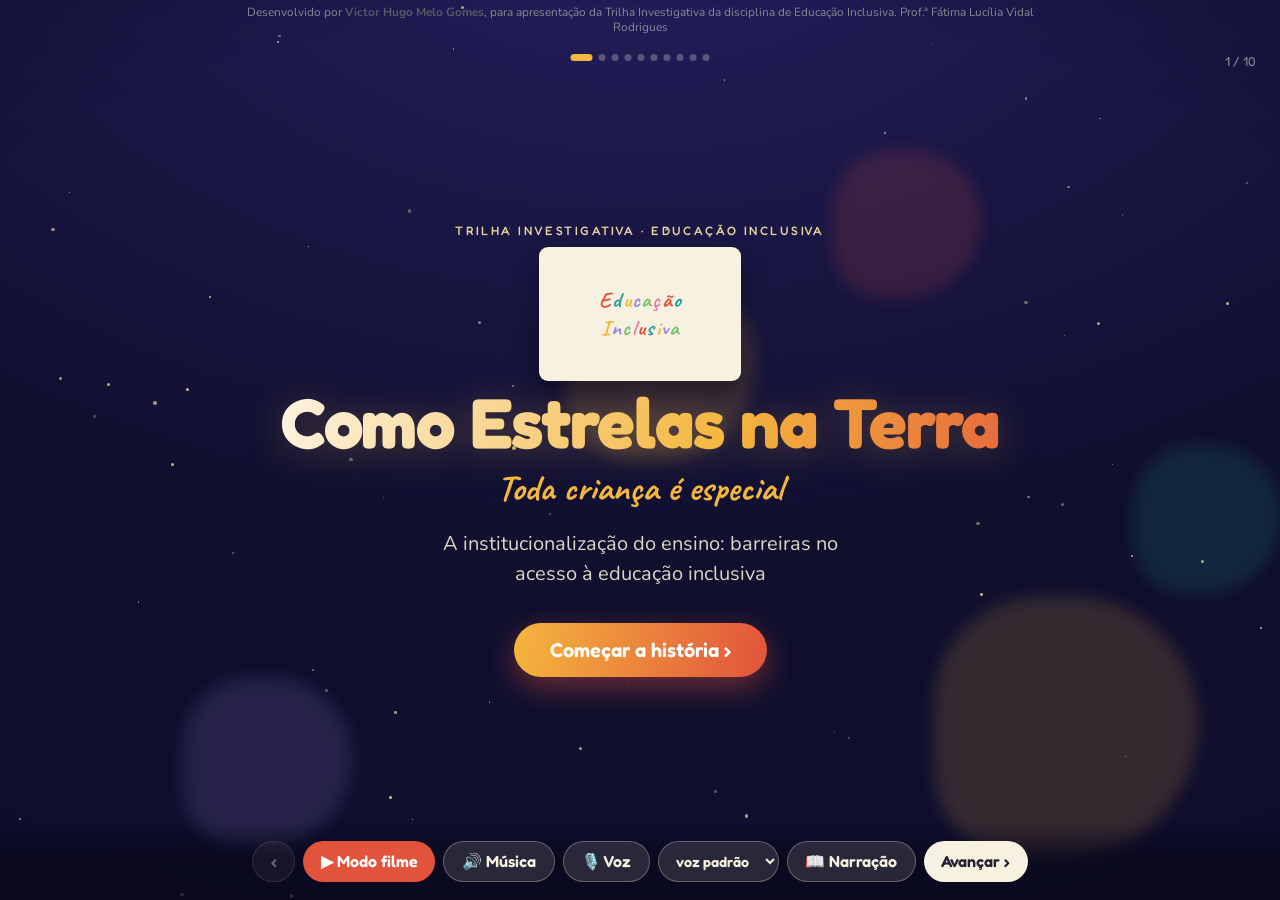
==== Educacao_Inclusiva_Como_Estrelas_Na_Terra.html @ 98b30d75 "Initial commit" ====
<!DOCTYPE html>
<html lang="pt-BR">
<head>
<meta charset="UTF-8">
<meta name="viewport" content="width=device-width, initial-scale=1.0">
<title>Como Estrelas na Terra (Curta)</title>
<link rel="preconnect" href="https://fonts.googleapis.com">
<link rel="preconnect" href="https://fonts.gstatic.com" crossorigin>
<link href="https://fonts.googleapis.com/css2?family=Fredoka:wght@400;500;600;700&family=Caveat:wght@600;700&family=Nunito:wght@400;600;700;800&display=swap" rel="stylesheet">
<style>
  :root{
    --sky-1:#100F2E;--sky-2:#241F5E;--paper:#F7F1E1;--ink:#241F33;
    --marigold:#F4B63E;--vermilion:#E2533B;--teal:#27A39B;--lilac:#9B8BD6;--star:#FDE9A7;
    --pink:#E87FA6;--green:#7FBF6A;
    --deficiencia:#27A39B;--classe:#F4B63E;--genero:#E2533B;--raca:#9B8BD6;
  }
  *{box-sizing:border-box;margin:0;padding:0}
  html,body{height:100%}
  body{font-family:'Nunito',sans-serif;color:var(--paper);overflow:hidden;
    background:radial-gradient(130% 110% at 50% -10%, var(--sky-2) 0%, var(--sky-1) 65%);
    transition:background 1.2s ease;-webkit-font-smoothing:antialiased}
  body.warm{--sky-2:#3a2a52}
  body.cold{--sky-2:#1c2748}
  .layer{position:fixed;inset:0;pointer-events:none}
  #stars{z-index:0}
  #stars i{position:absolute;border-radius:50%;background:var(--star);animation:tw 3.6s ease-in-out infinite}
  @keyframes tw{0%,100%{opacity:.2;transform:scale(.6)}50%{opacity:1;transform:scale(1.2)}}
  .shoot{position:absolute;top:14%;left:-12%;width:120px;height:2px;background:linear-gradient(90deg,transparent,var(--star));
    border-radius:2px;filter:drop-shadow(0 0 6px var(--star));opacity:0}
  .shoot.go{animation:shoot 1.5s ease-in forwards}
  @keyframes shoot{0%{opacity:0;transform:translate(0,0) rotate(18deg)}15%{opacity:1}100%{opacity:0;transform:translate(120vw,46vh) rotate(18deg)}}
  #blobs i{position:absolute;border-radius:46% 54% 60% 40%;filter:blur(8px);opacity:.16;animation:drift 18s ease-in-out infinite}
  @keyframes drift{0%,100%{transform:translate(0,0) rotate(0)}50%{transform:translate(30px,-26px) rotate(40deg)}}
  .vignette{z-index:2;background:radial-gradient(120% 90% at 50% 50%,transparent 55%,rgba(6,5,22,.55))}

  /* paint wipe transition */
  .wipe{position:fixed;inset:0;z-index:6;pointer-events:none;opacity:0;transform:translateX(-115%);
    background:linear-gradient(90deg,transparent,var(--swipe,#F4B63E) 45%,var(--swipe,#F4B63E) 55%,transparent)}
  .wipe.go{animation:wipe .62s ease-in-out}
  @keyframes wipe{0%{transform:translateX(-115%);opacity:0}35%{opacity:.55}50%{transform:translateX(0)}100%{transform:translateX(115%);opacity:0}}

  .stage{position:relative;z-index:3;height:100%;display:flex;flex-direction:column;align-items:center;justify-content:center;
    padding:clamp(14px,4vw,46px);text-align:center}
  .slide{display:none;width:100%;max-width:900px}
  .slide.active{display:block;animation:slideIn .7s cubic-bezier(.2,.75,.2,1)}
  @keyframes slideIn{from{opacity:0;transform:translateY(26px) scale(.985)}to{opacity:1;transform:none}}
  .eyebrow{font-family:'Fredoka',sans-serif;font-weight:500;letter-spacing:.2em;text-transform:uppercase;
    font-size:clamp(.6rem,2.3vw,.76rem);color:var(--star);opacity:.9;margin-bottom:.7em;animation:fadeUp .6s .1s backwards}
  h1{font-family:'Fredoka',sans-serif;font-weight:700;line-height:1;font-size:clamp(2.1rem,8.4vw,4.4rem);letter-spacing:-.015em;
    background:linear-gradient(100deg,#fff,var(--marigold) 60%,var(--vermilion));-webkit-background-clip:text;background-clip:text;
    color:transparent;filter:drop-shadow(0 4px 18px rgba(244,182,62,.25))}
  h2{font-family:'Fredoka',sans-serif;font-weight:600;line-height:1.08;font-size:clamp(1.55rem,5.8vw,2.7rem);color:var(--paper);
    margin-top:.1em;animation:fadeUp .6s .25s backwards}
  .sub{font-family:'Caveat',cursive;font-weight:700;color:var(--marigold);font-size:clamp(1.4rem,5.4vw,2.3rem);margin-top:.2em;
    animation:fadeUp .6s .35s backwards}
  .desc{font-size:clamp(1rem,3.3vw,1.25rem);line-height:1.5;color:#EAE3D0;max-width:36ch;margin:.9em auto 0;opacity:.94;
    animation:fadeUp .6s .4s backwards}
  @keyframes fadeUp{from{opacity:0;transform:translateY(14px)}to{opacity:1;transform:none}}

  .scene{position:relative;height:clamp(190px,36vh,320px);margin:0 auto;display:flex;align-items:flex-end;justify-content:center;
    gap:clamp(4px,1.6vw,24px);width:min(100%,660px)}
  .ground{position:absolute;left:-4%;right:-4%;bottom:0;height:26%;border-radius:50% 50% 0 0/100% 100% 0 0;
    background:rgba(0,0,0,.18);filter:blur(2px)}
  .ch{filter:drop-shadow(0 10px 9px rgba(0,0,0,.3));transform-origin:bottom center;display:block}

  /* idle + ACTIONS */
  .breathe{animation:breathe 3.4s ease-in-out infinite}
  @keyframes breathe{0%,100%{transform:translateY(0)}50%{transform:translateY(-7px)}}
  .wobble{animation:wobble 2.8s ease-in-out infinite}
  @keyframes wobble{0%,100%{transform:rotate(-3deg)}50%{transform:rotate(3deg)}}
  .enter{animation:enter .8s cubic-bezier(.2,.8,.2,1) backwards}
  .enter.d1{animation-delay:.15s}.enter.d2{animation-delay:.3s}.enter.d3{animation-delay:.45s}
  @keyframes enter{from{opacity:0;transform:translateY(40px) scale(.85)}to{opacity:1;transform:none}}
  .act-reach{animation:reach 2.4s ease-in-out infinite}
  @keyframes reach{0%,100%{transform:translateY(0) rotate(-2deg)}50%{transform:translateY(-12px) rotate(4deg)}}
  .act-walkR{animation:walkR 1.1s cubic-bezier(.2,.8,.2,1) backwards, breathe 3.4s 1.1s ease-in-out infinite}
  @keyframes walkR{from{opacity:0;transform:translateX(120px)}to{opacity:1;transform:translateX(0)}}
  .act-walkL{animation:walkL 1.1s cubic-bezier(.2,.8,.2,1) backwards, breathe 3.4s 1.1s ease-in-out infinite}
  @keyframes walkL{from{opacity:0;transform:translateX(-120px)}to{opacity:1;transform:translateX(0)}}
  .act-cheer{animation:cheer .9s ease-in-out infinite}
  @keyframes cheer{0%,100%{transform:translateY(0) rotate(-3deg)}45%{transform:translateY(-16px) rotate(4deg)}}
  .act-sway{animation:sway 3.6s ease-in-out infinite}
  @keyframes sway{0%,100%{transform:rotate(-4deg)}50%{transform:rotate(4deg)}}
  .act-hop{animation:hop 1.1s ease-in-out infinite}
  @keyframes hop{0%,100%{transform:translateY(0)}30%{transform:translateY(-18px)}55%{transform:translateY(0)}}
  .shakeit{animation:shakeit .5s ease-in-out 2}
  @keyframes shakeit{0%,100%{transform:rotate(0)}25%{transform:rotate(-6deg)}75%{transform:rotate(6deg)}}

  .board{position:absolute;top:4%;left:50%;transform:translateX(-50%);width:60%;height:42%;background:#243024;
    border:7px solid #6b4a2e;border-radius:6px;box-shadow:inset 0 0 30px rgba(0,0,0,.5);opacity:.9}
  .board::after{content:"A B C";position:absolute;inset:0;display:flex;align-items:center;justify-content:center;
    font-family:'Caveat',cursive;font-size:clamp(1rem,4vw,1.8rem);color:rgba(247,241,225,.55);letter-spacing:.3em}
  .spot{position:absolute;top:-30%;left:50%;width:60%;height:155%;background:radial-gradient(60% 50% at 50% 30%,rgba(253,233,167,.35),transparent 70%);transform:translateX(-50%)}

  .book{width:clamp(92px,22vw,150px);height:clamp(70px,17vw,108px);background:var(--paper);border-radius:9px;
    box-shadow:0 12px 26px rgba(0,0,0,.4);position:relative;display:flex;align-items:center;justify-content:center}
  .book::before{content:"";position:absolute;left:50%;top:7%;bottom:7%;width:2px;background:#d8cdb0;transform:translateX(-50%)}
  .dance{display:flex;gap:.08em}
  .dance span{display:inline-block;font-family:'Caveat',cursive;font-weight:700;font-size:clamp(1.3rem,5vw,2.2rem);color:var(--ink);animation:dance 1.5s ease-in-out infinite}
  .dance span:nth-child(2){animation-delay:.18s;color:var(--vermilion)}
  .dance span:nth-child(3){animation-delay:.36s;color:var(--teal)}
  .dance span:nth-child(4){animation-delay:.1s;color:var(--marigold)}
  .dance span:nth-child(5){animation-delay:.5s;color:var(--lilac)}
  @keyframes dance{0%,100%{transform:translateY(0) rotate(-10deg)}50%{transform:translateY(-26%) rotate(12deg)}}
  .calm{display:flex;gap:.14em;font-family:'Caveat',cursive;font-weight:700;font-size:clamp(1.3rem,5vw,2.2rem);color:var(--ink)}
  .calm span:nth-child(1){color:var(--teal)}.calm span:nth-child(2){color:var(--vermilion)}.calm span:nth-child(3){color:var(--marigold)}
  .spill{position:absolute;font-family:'Caveat',cursive;font-weight:700;color:var(--paper);font-size:clamp(1rem,3.6vw,1.6rem);animation:spill 2.6s ease-in infinite}
  @keyframes spill{0%{opacity:0;transform:translate(0,-10px) rotate(0)}20%{opacity:1}100%{opacity:0;transform:translate(var(--dx),60px) rotate(var(--dr))}}

  .dreamstar{position:absolute;top:6%;right:24%;font-size:clamp(1.8rem,6vw,2.8rem);color:var(--star);
    filter:drop-shadow(0 0 14px var(--star));animation:twirl 4s ease-in-out infinite}
  @keyframes twirl{0%,100%{transform:rotate(-10deg) scale(1)}50%{transform:rotate(10deg) scale(1.15)}}
  .floaty{position:absolute;border-radius:50%;animation:floaty 5s ease-in-out infinite}
  @keyframes floaty{0%,100%{transform:translateY(0)}50%{transform:translateY(-16px)}}

  .trophy{font-size:clamp(1.8rem,6vw,2.8rem);filter:drop-shadow(0 6px 10px rgba(0,0,0,.4));animation:breathe 3s ease-in-out infinite}
  .grade{font-family:'Fredoka',sans-serif;font-weight:700;color:var(--marigold);font-size:clamp(2rem,7vw,3.2rem);text-shadow:0 0 22px rgba(244,182,62,.6);animation:pulse 1.8s ease-in-out infinite}
  @keyframes pulse{0%,100%{transform:scale(1)}50%{transform:scale(1.12)}}
  .report{font-family:'Caveat',cursive;font-weight:700;color:var(--vermilion);font-size:clamp(1.1rem,4vw,1.7rem);transform:rotate(-8deg)}

  .gate{display:flex;gap:6px;align-items:flex-end;height:100%}
  .gate i{width:8px;background:linear-gradient(var(--lilac),#4b447e);border-radius:5px 5px 0 0;height:clamp(130px,28vh,230px);box-shadow:inset -2px 0 4px rgba(0,0,0,.3)}
  @keyframes rain{to{transform:translateY(120%)}}

  .burst{position:absolute;left:50%;top:50%;width:40%;height:40%;border-radius:50%;opacity:0;transform:translate(-50%,-50%)}
  .burst.go{animation:burst 1s ease-out forwards}
  @keyframes burst{0%{opacity:0;transform:translate(-50%,-50%) scale(.1)}40%{opacity:.5}100%{opacity:0;transform:translate(-50%,-50%) scale(3.4)}}
  .splat{position:absolute;border-radius:46% 54% 56% 44%;animation:pop .6s backwards}
  @keyframes pop{from{opacity:0;transform:scale(0)}to{opacity:1;transform:scale(1)}}

  .cards{display:flex;flex-wrap:wrap;gap:10px;justify-content:center;max-width:32ch}
  .fcard{background:var(--paper);color:var(--ink);border-radius:12px;padding:.5em .55em .4em;width:clamp(72px,19vw,96px);
    box-shadow:0 8px 18px rgba(0,0,0,.3);transform:rotate(-3deg);animation:deal .5s backwards}
  .fcard:nth-child(even){transform:rotate(3deg)}
  .fcard .av{width:100%;padding-bottom:64%;border-radius:8px;margin-bottom:.35em}
  .fcard small{font-family:'Fredoka',sans-serif;font-weight:600;font-size:clamp(.58rem,2.3vw,.76rem);display:block}
  @keyframes deal{from{opacity:0;transform:translateY(30px) rotate(-12deg) scale(.8)}}

  .easel{width:clamp(116px,26vw,172px);height:clamp(116px,26vw,172px);background:var(--paper);border:7px solid #7a5a3c;border-radius:8px;
    box-shadow:0 14px 30px rgba(0,0,0,.4);position:relative;overflow:hidden;transform:rotate(-2deg)}
  .easel .splash{position:absolute;border-radius:50%;animation:paintIn .6s backwards}
  @keyframes paintIn{from{opacity:0;transform:scale(0)}to{opacity:1;transform:scale(1)}}

  .orbs{position:relative;height:clamp(170px,30vh,250px);display:flex;align-items:center;justify-content:center}
  .orbit{position:absolute;width:clamp(160px,42vw,240px);height:clamp(160px,42vw,240px);animation:spin 16s linear infinite}
  @keyframes spin{to{transform:rotate(360deg)}}
  .orb{position:absolute;width:clamp(60px,15vw,86px);height:clamp(60px,15vw,86px);border-radius:50%;display:flex;align-items:center;
    justify-content:center;font-family:'Fredoka',sans-serif;font-weight:600;color:var(--ink);font-size:clamp(.62rem,2.5vw,.84rem);
    text-align:center;box-shadow:0 0 30px rgba(0,0,0,.3);animation:counter 16s linear infinite}
  @keyframes counter{to{transform:rotate(-360deg)}}
  .core{width:clamp(56px,14vw,82px);height:clamp(56px,14vw,82px);border-radius:50%;background:radial-gradient(circle at 40% 35%,#fff,var(--marigold));
    box-shadow:0 0 50px rgba(244,182,62,.7);animation:pulse 2.4s ease-in-out infinite;z-index:1}

  .lenswrap{margin-top:1.1em;display:flex;gap:.5em;justify-content:center;flex-wrap:wrap;animation:fadeUp .6s .5s backwards}
  .lens{font-family:'Fredoka',sans-serif;font-weight:600;font-size:clamp(.72rem,2.8vw,.92rem);padding:.42em .95em;border-radius:999px;
    color:var(--ink);display:inline-flex;align-items:center;gap:.45em;box-shadow:0 4px 14px rgba(0,0,0,.25)}
  .lens::before{content:"";width:.55em;height:.55em;border-radius:50%;background:rgba(0,0,0,.4)}
  .l-def{background:var(--deficiencia)}.l-cla{background:var(--classe)}.l-gen{background:var(--genero);color:#fff}.l-rac{background:var(--raca);color:#fff}

  .narration{display:none;margin:1.2em auto 0;max-width:62ch;text-align:left;background:rgba(247,241,225,.07);border:1px solid rgba(247,241,225,.18);
    border-radius:16px;padding:1em 1.2em;font-size:clamp(.95rem,3vw,1.08rem);line-height:1.55;color:#F1EAD6}
  .narration.show{display:block;animation:fadeUp .35s}
  .narration b{font-family:'Fredoka',sans-serif;color:var(--marigold);font-weight:600}

  .bar{position:fixed;left:0;right:0;bottom:0;z-index:8;display:flex;gap:.5em;justify-content:center;flex-wrap:wrap;
    padding:clamp(10px,2.4vw,18px);background:linear-gradient(transparent,rgba(8,7,26,.7) 45%)}
  button{font-family:'Fredoka',sans-serif;font-weight:600;font-size:clamp(.8rem,2.8vw,1rem);border:none;border-radius:999px;
    padding:.6em 1.1em;cursor:pointer;color:var(--ink);background:var(--paper);transition:transform .15s,filter .15s}
  button:hover{filter:brightness(1.06)}button:active{transform:scale(.95)}
  button:focus-visible{outline:3px solid var(--marigold);outline-offset:2px}
  button.ghost{background:rgba(247,241,225,.13);color:var(--paper);border:1px solid rgba(247,241,225,.3)}
  button.play{background:var(--vermilion);color:#fff}
  button.on{background:var(--green);color:#10210a}
  .vpick{font-family:'Fredoka',sans-serif;font-weight:600;font-size:clamp(.72rem,2.5vw,.9rem);border-radius:999px;
    padding:.55em .9em;border:1px solid rgba(247,241,225,.3);background:rgba(247,241,225,.13);color:var(--paper);
    cursor:pointer;max-width:46vw;text-overflow:ellipsis}
  .vpick option{color:#111}
  .bubble{position:fixed;z-index:9;max-width:min(72vw,440px);background:var(--paper);color:var(--ink);
    font-family:'Fredoka',sans-serif;font-weight:600;font-size:clamp(.9rem,3vw,1.12rem);line-height:1.32;
    padding:.7em 1em;border-radius:16px;border:3px solid var(--paper);box-shadow:0 10px 26px rgba(0,0,0,.4);display:none;text-align:center}
  .bubble::after{content:"";position:absolute;left:50%;bottom:-13px;transform:translateX(-50%);border:8px solid transparent;border-top-color:var(--paper)}
  button[disabled]{opacity:.4;cursor:default}
  .start{margin-top:1.7em;background:linear-gradient(100deg,var(--marigold),var(--vermilion));color:#fff;font-size:clamp(1.05rem,3.8vw,1.25rem);
    padding:.75em 1.8em;box-shadow:0 10px 30px rgba(226,83,59,.45)}

  .dots{position:fixed;top:clamp(46px,12vw,54px);left:50%;transform:translateX(-50%);z-index:8;display:flex;gap:6px}
  .dots i{width:7px;height:7px;border-radius:50%;background:rgba(247,241,225,.28);transition:.25s}
  .dots i.on{background:var(--marigold);width:22px;border-radius:6px}
  .counter{position:fixed;top:clamp(46px,12vw,54px);right:clamp(14px,4vw,24px);z-index:8;font-family:'Fredoka',sans-serif;font-size:.8rem;color:rgba(247,241,225,.55)}
  .confetti{position:fixed;top:-12px;width:11px;height:14px;z-index:7;border-radius:2px;animation:fall linear forwards}
  @keyframes fall{to{transform:translateY(108vh) rotate(720deg);opacity:.9}}

  /* ---- extras de cena (nova direção de arte) ---- */
  .imag{position:absolute;animation:floaty 5s ease-in-out infinite;font-family:'Fredoka',sans-serif;font-weight:700}
  .sun{position:absolute;width:clamp(30px,7vw,46px);height:clamp(30px,7vw,46px);border-radius:50%;
    background:radial-gradient(circle at 40% 35%,#fff,var(--marigold));box-shadow:0 0 22px rgba(244,182,62,.7);animation:floaty 6s ease-in-out infinite}
  .planet{position:absolute;width:clamp(24px,6vw,38px);height:clamp(24px,6vw,38px);border-radius:50%;
    background:radial-gradient(circle at 35% 30%,#fff,var(--lilac));animation:floaty 7s ease-in-out infinite}
  .planet::after{content:"";position:absolute;left:-26%;top:38%;width:152%;height:24%;border-radius:50%;border:3px solid var(--teal);transform:rotate(-18deg)}
  .classrow{position:absolute;left:0;right:0;bottom:0;display:flex;justify-content:center;align-items:flex-end;gap:clamp(2px,1.5vw,16px);z-index:0}
  .seat{display:flex;flex-direction:column;align-items:center}
  .desk{width:clamp(34px,9vw,56px);height:11px;border-radius:4px;background:#6b4a2e;margin-top:-8px;box-shadow:0 4px 9px rgba(0,0,0,.28);position:relative;z-index:3}
  .laugh{animation:laugh .35s ease-in-out infinite}
  @keyframes laugh{0%,100%{transform:translateY(0) rotate(-4deg)}50%{transform:translateY(-6px) rotate(4deg)}}
  .haha{position:absolute;font-family:'Caveat',cursive;font-weight:700;color:var(--ink);font-size:clamp(1.1rem,4.4vw,2rem);opacity:0;z-index:4;animation:hahaUp 2.2s ease-out infinite}
  @keyframes hahaUp{0%{opacity:0;transform:translateY(12px) rotate(-8deg)}25%{opacity:1}100%{opacity:0;transform:translateY(-52px) rotate(10deg)}}
  .ten{position:absolute;top:-6%;font-family:'Fredoka',sans-serif;font-weight:700;color:var(--marigold);font-size:clamp(1.1rem,4.4vw,2rem);text-shadow:0 0 12px rgba(244,182,62,.7);opacity:0;animation:tenUp 2.4s ease-out infinite}
  @keyframes tenUp{0%{opacity:0;transform:translateY(10px) scale(.7)}28%{opacity:1}100%{opacity:0;transform:translateY(-64px) scale(1.15)}}
  .glow{position:absolute;width:clamp(120px,30vw,210px);height:clamp(120px,30vw,210px);border-radius:50%;z-index:0;background:radial-gradient(circle,rgba(244,182,62,.6),transparent 68%);animation:pulse 3s ease-in-out infinite}
  .recede{animation:recede 3.2s ease-out forwards}
  @keyframes recede{0%{transform:translateX(0) scale(.82);filter:grayscale(.15)}100%{transform:translateX(8%) scale(.66);filter:grayscale(.92) brightness(.9)}}
  .cagebox{position:relative;padding:clamp(8px,2vw,14px);border:5px solid var(--lilac);border-radius:10px;background:rgba(75,68,126,.14);box-shadow:inset 0 0 22px rgba(0,0,0,.3)}
  .cagebox::before,.cagebox::after{content:"";position:absolute;left:8%;right:8%;height:4px;background:rgba(75,68,126,.55);border-radius:3px}
  .cagebox::before{top:34%}.cagebox::after{top:64%}
  .playL{display:inline-block;font-family:'Caveat',cursive;font-weight:700;font-size:clamp(1.7rem,6.4vw,3rem);animation:playB 1.3s ease-in-out infinite}
  @keyframes playB{0%,100%{transform:translateY(0) rotate(-7deg)}50%{transform:translateY(-18px) rotate(9deg)}}
  .spark{position:absolute;color:var(--star);font-size:clamp(1rem,3.4vw,1.5rem);animation:twirl 2.4s ease-in-out infinite;filter:drop-shadow(0 0 6px var(--marigold))}
  .fcol{display:flex;flex-direction:column;align-items:center;gap:6px}
  .port{width:100%;aspect-ratio:1;background:#FBF8EF;border-radius:8px;overflow:hidden;margin-bottom:.3em;display:flex}
  .port svg{width:100%;height:100%}
  .artmini{background:#fff;border-radius:9px;padding:3px;box-shadow:0 5px 12px rgba(0,0,0,.22);transform:rotate(2deg);width:clamp(48px,12vw,64px)}
  .artmini:nth-child(odd){transform:rotate(-2deg)}
  .artmini svg{width:100%;display:block;border-radius:6px}
  .artmini small{font-size:.54rem;color:var(--muted);display:block;text-align:center;margin-top:1px}
  /* ---- fecho: muro de barreiras ---- */
  .closewall{position:relative;height:clamp(180px,30vh,260px);max-width:560px;margin:0 auto;display:flex;align-items:center;justify-content:center}
  .warmdoor{position:absolute;width:46%;height:92%;border-radius:50% 50% 46% 46%;background:radial-gradient(circle,rgba(244,182,62,.6),transparent 70%);opacity:0;animation:fadein 1s 1.7s both}
  .heroor{position:relative;z-index:1;opacity:0;animation:fadein 1s 1.8s both}
  @keyframes fadein{from{opacity:0;transform:translateY(10px)}to{opacity:1;transform:none}}
  .barrier{position:absolute;top:7%;height:86%;width:23%;border-radius:9px;display:flex;align-items:center;justify-content:center;
    color:#fff;font-family:'Fredoka',sans-serif;font-weight:600;font-size:clamp(.72rem,2.7vw,.98rem);text-align:center;padding:.4em;
    background:linear-gradient(#8C8D9C,#5f6072);box-shadow:0 8px 20px rgba(0,0,0,.3);transform-origin:bottom center;z-index:2}
  .bz0{left:3%;animation:fallL 1.1s .4s ease-in both}
  .bz1{left:27%;animation:fallL 1.1s .6s ease-in both}
  .bz2{right:27%;animation:fallR 1.1s .8s ease-in both}
  .bz3{right:3%;animation:fallR 1.1s 1s ease-in both}
  @keyframes fallL{0%{transform:translateX(0) rotate(0)}60%{opacity:1}100%{opacity:0;transform:translateX(-70px) rotate(-72deg)}}
  @keyframes fallR{0%{transform:translateX(0) rotate(0)}60%{opacity:1}100%{opacity:0;transform:translateX(70px) rotate(72deg)}}
  .booktitle{font-family:'Caveat',cursive;font-weight:700;color:var(--ink);font-size:clamp(1rem,3.8vw,1.6rem);line-height:1.02;text-align:center;padding:0 .5em}
  .book.cover{width:clamp(132px,32vw,202px);height:clamp(88px,21vw,134px)}
  .book.cover::before{display:none}
  .covertitle{display:flex;flex-direction:column;gap:.04em;align-items:center}
  .cover .dance{justify-content:center}
  .cover .dance span{font-size:clamp(.82rem,3.1vw,1.35rem)}
  .credit{position:fixed;top:5px;left:50%;transform:translateX(-50%);z-index:9;width:min(94vw,820px);text-align:center;
    font-family:'Nunito',sans-serif;font-size:clamp(.56rem,2.1vw,.74rem);line-height:1.28;color:#8a8794;pointer-events:none}
  .credit b{color:#5b5867;font-weight:700}
  @media (prefers-reduced-motion:reduce){*{animation-duration:.001s!important;animation-iteration-count:1!important}}
</style>
</head>
<body>
  <div class="layer" id="stars"></div>
  <div class="layer" id="blobs"></div>
  <div class="shoot" id="shoot"></div>
  <div class="layer vignette"></div>
  <div class="wipe" id="wipe"></div>
  <div class="credit">Desenvolvido por <b>Victor Hugo Melo Gomes</b>, para apresentação da Trilha Investigativa da disciplina de Educação Inclusiva. Prof.ª Fátima Lucília Vidal Rodrigues</div>
  <div class="dots" id="dots"></div>
  <div class="counter" id="counter"></div>
  <div class="stage" id="stage"></div>
  <div class="bar">
    <button class="ghost" id="prev">‹</button>
    <button class="play" id="movie">▶ Modo filme</button>
    <button class="ghost" id="music">🔊 Música</button>
    <button class="ghost" id="voice">🎙️ Voz</button>
    <select class="vpick" id="voicePick" title="Escolher voz"><option>voz padrão</option></select>
    <button class="ghost" id="notes">📖 Narração</button>
    <button id="next">Avançar ›</button>
  </div>

<script>
/* ===== CHARACTER ===== */
function person(o){
  o=o||{};
  const skin=o.skin||"#E8B68C",hair=o.hair||"#2b2330",shirt=o.shirt||"#27A39B",pants=o.pants||"#3b5072",
        shoe=o.shoe||"#2b2330",scale=o.scale||1,expr=o.expr||"neutral",style=o.hairStyle||"messy",
        beard=!!o.beard,scarf=o.scarf||null,cls=o.cls||"";
  const HAIR={
    messy:`M22 54 Q18 20 42 18 Q46 10 56 16 Q62 8 70 16 Q78 12 84 20 Q100 24 98 54 Q92 36 82 34 Q84 26 78 24 Q76 32 70 30 Q70 22 64 24 Q62 32 56 30 Q54 22 48 26 Q48 34 42 32 Q34 32 30 40 Q26 44 22 54 Z`,
    neat:`M22 56 Q20 20 60 18 Q100 20 98 56 Q94 34 60 33 Q46 33 42 44 Q48 32 64 32 Q44 28 30 40 Q24 46 22 56 Z`,
    adult:`M26 54 Q26 24 60 22 Q94 24 94 54 Q88 36 60 35 Q34 36 26 54 Z`,
    bun:`M22 54 Q20 22 60 20 Q100 22 98 54 Q92 34 60 33 Q34 34 22 54 Z`,
    curly:`M24 54 Q22 30 34 24 Q34 16 44 22 Q50 14 60 20 Q70 14 76 22 Q86 16 86 26 Q98 30 96 54 Q92 42 84 44 Q90 34 82 32 Q84 42 74 40 Q78 30 68 34 Q70 24 60 30 Q52 24 52 34 Q44 30 46 40 Q36 34 38 44 Q30 42 24 54 Z`
  };
  const hairPath=HAIR[style]||HAIR.messy;
  let irisDY=0,eRX=7.4,eRY=9,irisR=4.2,sparkle="",tear="";
  let brows,mouth;
  const B={straight:`<path d="M40 42 L52 41"/><path d="M68 41 L80 42"/>`,
    raised:`<path d="M39 41 Q46 36 53 40"/><path d="M67 40 Q74 36 81 41"/>`,
    worried:`<path d="M40 43 L52 38"/><path d="M68 38 L80 43"/>`,
    high:`<path d="M39 38 Q46 33 53 37"/><path d="M67 37 Q74 33 81 38"/>`};
  const M={smile:`<path d="M47 75 Q60 88 73 75" fill="none" stroke="#7a3b2e" stroke-width="3" stroke-linecap="round"/>`,
    open:`<path d="M48 74 Q60 96 72 74 Z" fill="#7a3b2e"/><path d="M55 84 Q60 91 65 84 Z" fill="#E8748F"/>`,
    gentle:`<path d="M53 79 Q60 84 67 79" fill="none" stroke="#7a3b2e" stroke-width="3" stroke-linecap="round"/>`,
    frown:`<path d="M50 84 Q60 75 70 84" fill="none" stroke="#7a3b2e" stroke-width="3" stroke-linecap="round"/>`,
    o:`<ellipse cx="60" cy="80" rx="5" ry="6.5" fill="#7a3b2e"/>`};
  switch(expr){
    case "happy": brows=B.raised; mouth=M.smile; break;
    case "excited": brows=B.high; mouth=M.open; sparkle=`<path d="M82 38 l1.7 4.2 4.2 1.7 -4.2 1.7 -1.7 4.2 -1.7-4.2 -4.2-1.7 4.2-1.7z" fill="#FDE9A7"/>`; break;
    case "surprised": eRX=8.6;eRY=10;irisR=3.5; brows=B.high; mouth=M.o; break;
    case "sad": irisDY=2.4; brows=B.worried; mouth=M.frown; break;
    case "cry": irisDY=2.6; brows=B.worried; mouth=M.frown; tear=`<path d="M46 60 q-3 6 0 9 q3 -3 0 -9z" fill="#7fc7e8" stroke="none"/>`; break;
    default: brows=B.straight; mouth=M.gentle;
  }
  const eye=(cx)=>`<ellipse cx="${cx}" cy="54" rx="${eRX}" ry="${eRY}" fill="#fff" stroke="none"/>
    <circle cx="${cx}" cy="${54+irisDY}" r="${irisR}" fill="#3a2b3a" stroke="none"/>
    <circle cx="${cx-1.6}" cy="${52+irisDY}" r="1.6" fill="#fff" stroke="none"/>`;
  const blush=beard?"":`<ellipse cx="38" cy="66" rx="6.5" ry="3.6" fill="#E8748F" opacity=".4" stroke="none"/><ellipse cx="82" cy="66" rx="6.5" ry="3.6" fill="#E8748F" opacity=".4" stroke="none"/>`;
  const beardP=beard?`<path d="M28 56 Q30 90 60 94 Q90 90 92 56 Q86 74 76 76 Q80 64 60 67 Q40 64 44 76 Q34 74 28 56 Z" fill="${hair}"/>`:"";
  const scarfP=scarf?`<path d="M42 104 Q60 118 78 104 L82 120 Q60 132 38 120 Z" fill="${scarf}"/>`:"";
  return `<svg class="ch ${cls}" viewBox="0 0 120 200" width="${72*scale}" height="${120*scale}" aria-hidden="true">
    <ellipse cx="60" cy="192" rx="32" ry="6" fill="rgba(0,0,0,.18)" stroke="none"/>
    <g stroke="#3a2f3a" stroke-width="3" stroke-linejoin="round" stroke-linecap="round">
      <rect x="48" y="150" width="11" height="34" rx="5.5" fill="${pants}"/><rect x="61" y="150" width="11" height="34" rx="5.5" fill="${pants}"/>
      <ellipse cx="51" cy="186" rx="9" ry="5.5" fill="${shoe}"/><ellipse cx="69" cy="186" rx="9" ry="5.5" fill="${shoe}"/>
      <rect x="27" y="108" width="13" height="42" rx="6.5" fill="${shirt}"/><rect x="80" y="108" width="13" height="42" rx="6.5" fill="${shirt}"/>
      <circle cx="33.5" cy="150" r="7.5" fill="${skin}"/><circle cx="86.5" cy="150" r="7.5" fill="${skin}"/>
      <path d="M36 110 Q36 102 44 102 L76 102 Q84 102 84 110 L84 150 Q84 158 76 158 L44 158 Q36 158 36 150 Z" fill="${shirt}"/>
      ${scarfP}<rect x="54" y="90" width="12" height="16" rx="5" fill="${skin}"/>
      <circle cx="22" cy="58" r="6" fill="${skin}"/><circle cx="98" cy="58" r="6" fill="${skin}"/>
      <circle cx="60" cy="56" r="38" fill="${skin}"/>${beardP}<path d="${hairPath}" fill="${hair}"/>
    </g>
    <g stroke="none">${eye(47)}${eye(73)}${blush}${tear}</g>
    <g stroke="${hair}" stroke-width="3" stroke-linecap="round" fill="none">${brows}</g>
    ${mouth}${sparkle}</svg>`;
}
const ishaan =(e,s)=>person({skin:"#E8B68C",hair:"#241a22",hairStyle:"messy",shirt:"#27A39B",pants:"#34507a",expr:e||"neutral",scale:s||1});
const nikumbh=(e,s)=>person({skin:"#C68A5E",hair:"#1d1820",hairStyle:"adult",beard:true,shirt:"#F4B63E",scarf:"#E2533B",pants:"#5a4632",shoe:"#4a3a28",expr:e||"happy",scale:s||1.16});
const brother=(e,s)=>person({skin:"#E8B68C",hair:"#3a2a1c",hairStyle:"neat",shirt:"#5a86c4",pants:"#2f3c52",expr:e||"excited",scale:s||.92});
const mateA =(e,s)=>person({skin:"#C68A5E",hair:"#241a22",hairStyle:"curly",shirt:"#E2533B",pants:"#3b5072",expr:e||"happy",scale:s||.82});
const mateB =(e,s)=>person({skin:"#8d5a3c",hair:"#1d1820",hairStyle:"bun",shirt:"#9B8BD6",pants:"#34507a",expr:e||"happy",scale:s||.82});
function fcard(n,c,d){return `<div class="fcard" style="animation-delay:${d}s"><div class="av" style="background:linear-gradient(135deg,${c},#fff)"></div><small>${n}</small></div>`;}
const PORTRAIT={
 einstein:`<svg viewBox="0 0 72 72"><circle cx="36" cy="40" r="17" fill="#E8C9A8"/><path d="M14 38 Q9 18 24 18 Q26 8 36 12 Q46 8 48 18 Q63 18 58 38 Q52 26 44 27 Q40 21 36 23 Q32 21 28 27 Q20 26 14 38Z" fill="#EAEAEF"/><circle cx="15" cy="36" r="6" fill="#EAEAEF"/><circle cx="57" cy="36" r="6" fill="#EAEAEF"/><circle cx="30" cy="40" r="2.2" fill="#2a2330"/><circle cx="42" cy="40" r="2.2" fill="#2a2330"/><path d="M27 50 Q36 57 45 50 Q40 53 36 52 Q32 53 27 50Z" fill="#DADADF"/></svg>`,
 picasso:`<svg viewBox="0 0 72 72"><rect x="16" y="56" width="40" height="16" fill="#fff"/><rect x="16" y="56" width="40" height="4" fill="#3E7BD4"/><rect x="16" y="64" width="40" height="4" fill="#3E7BD4"/><circle cx="36" cy="34" r="18" fill="#D9A877"/><circle cx="18" cy="36" r="3.4" fill="#D9A877"/><circle cx="54" cy="36" r="3.4" fill="#D9A877"/><circle cx="29" cy="33" r="3" fill="#2a2330"/><circle cx="43" cy="33" r="3" fill="#2a2330"/><path d="M30 45 Q36 49 42 45" stroke="#7a3b2e" stroke-width="2.4" fill="none" stroke-linecap="round"/></svg>`,
 davinci:`<svg viewBox="0 0 72 72"><circle cx="36" cy="36" r="17" fill="#E3BE97"/><path d="M22 40 Q24 64 36 66 Q48 64 50 40 Q44 52 36 52 Q28 52 22 40Z" fill="#CFC9C0"/><path d="M19 30 Q16 46 25 50 L25 38 Q21 34 19 30Z" fill="#CFC9C0"/><path d="M53 30 Q56 46 47 50 L47 38 Q51 34 53 30Z" fill="#CFC9C0"/><path d="M17 28 Q36 12 55 28 Q36 22 17 28Z" fill="#6b4a2e"/><circle cx="30" cy="36" r="2.2" fill="#2a2330"/><circle cx="42" cy="36" r="2.2" fill="#2a2330"/></svg>`,
 christie:`<svg viewBox="0 0 72 72"><path d="M16 40 Q12 16 36 14 Q60 16 56 40 Q58 52 49 56 L49 40 Q42 34 36 34 Q30 34 23 40 L23 56 Q14 52 16 40Z" fill="#9A7B5A"/><circle cx="36" cy="38" r="16" fill="#E8C9A8"/><path d="M22 31 Q29 25 36 27 Q43 25 50 31 Q43 28 36 30 Q29 28 22 31Z" fill="#9A7B5A"/><circle cx="30" cy="38" r="2.2" fill="#2a2330"/><circle cx="42" cy="38" r="2.2" fill="#2a2330"/><path d="M31 46 Q36 49 41 46" stroke="#b3506a" stroke-width="2.2" fill="none" stroke-linecap="round"/><circle cx="36" cy="62" r="2.4" fill="#fff" stroke="#cbb" stroke-width="1"/></svg>`
};
const ART={
 einstein:`<svg viewBox="0 0 56 56"><rect width="56" height="56" rx="4" fill="#1F2A44"/><text x="28" y="26" font-family="Fredoka" font-weight="700" font-size="13" fill="#fff" text-anchor="middle">E=mc²</text><g fill="none" stroke="#79E0D0" stroke-width="1.5"><ellipse cx="28" cy="40" rx="15" ry="5.5"/><ellipse cx="28" cy="40" rx="15" ry="5.5" transform="rotate(60 28 40)"/><ellipse cx="28" cy="40" rx="15" ry="5.5" transform="rotate(120 28 40)"/></g><circle cx="28" cy="40" r="2.4" fill="#fff"/></svg>`,
 picasso:`<svg viewBox="0 0 56 56"><rect width="56" height="56" rx="4" fill="#F1EBDA"/><path d="M12 14 L30 11 L26 30 L13 27Z" fill="#3E7BD4"/><path d="M30 11 L45 17 L41 35 L26 30Z" fill="#F4B63E"/><path d="M13 27 L26 30 L23 45 L15 42Z" fill="#E2533B"/><path d="M26 30 L41 35 L37 46 L23 45Z" fill="#27A39B"/><circle cx="24" cy="22" r="2.2" fill="#1a1620"/><circle cx="34" cy="25" r="2.2" fill="#1a1620"/></svg>`,
 davinci:`<svg viewBox="0 0 56 56"><rect width="56" height="56" rx="4" fill="#6b4a2e"/><rect x="6" y="6" width="44" height="44" rx="2" fill="#9A8253"/><circle cx="28" cy="24" r="8" fill="#CAA77F"/><path d="M15 48 Q17 33 28 33 Q39 33 41 48Z" fill="#3A2F2A"/><path d="M22 40 Q28 44 34 40" stroke="#5a4636" stroke-width="1.5" fill="none"/></svg>`,
 christie:`<svg viewBox="0 0 56 56"><rect width="56" height="56" rx="4" fill="#F1EBDA"/><rect x="12" y="9" width="30" height="38" rx="3" fill="#7A2E3A"/><rect x="16" y="13" width="22" height="30" fill="#F1EBDA"/><text x="27" y="35" font-family="Fredoka" font-weight="700" font-size="20" fill="#7A2E3A" text-anchor="middle">?</text><circle cx="41" cy="40" r="7" fill="none" stroke="#2a2740" stroke-width="3"/><line x1="46" y1="45" x2="51" y2="50" stroke="#2a2740" stroke-width="3" stroke-linecap="round"/></svg>`
};
function famous(p,name,art,lbl){return `<div class="fcol"><div class="fcard"><div class="port">${p}</div><small>${name}</small></div><div class="artmini">${art}<small>${lbl}</small></div></div>`;}

/* ===== SCENES ===== */
const scenes=[
 {type:"intro",eyebrow:"Trilha investigativa · Educação inclusiva",title:"Como Estrelas na Terra",sub:"Toda criança é especial",
  desc:"A institucionalização do ensino: barreiras no acesso à educação inclusiva",dur:6500,tint:"#F4B63E",mus:{chord:[60,64,67,74],tempo:600},body:"",
  narration:"A institucionalização do ensino e as barreiras no acesso à educação inclusiva. Quando a escola se organiza como uma instituição padronizada, com um único método, um único ritmo e uma única forma de avaliar, ela própria levanta obstáculos para quem aprende diferente. A partir do filme <b>Como Estrelas na Terra</b>, este curta observa como essas barreiras se erguem na trajetória de Ishaan, um menino com dislexia, e o que é preciso para derrubá-las."},

 {num:1,title:"O mundo do Ishaan",art:"wonder",desc:"",
  lens:[["l-def","Antes da instituição"]],dur:6500,tint:"#27A39B",body:"warm",mus:{chord:[69,73,76,81],tempo:520},
  narration:"Antes de entrar na engrenagem escolar, Ishaan é uma criança curiosa e cheia de potencial. A dislexia é apenas um <b>modo diferente de aprender</b>, não um defeito. É a forma como a instituição vai recebê-lo que pode transformar essa diferença em barreira."},

 {num:2,title:"\"As letras dançam\"",art:"classroom",desc:"A dificuldade lida como preguiça: a barreira atitudinal.",
  lens:[["l-gen","Barreira atitudinal"]],dur:7000,tint:"#E2533B",body:"cold",mus:{chord:[57,60,64,62],tempo:720},
  narration:"Na sala de aula, Ishaan é chamado a ler; as letras se embaralham, ele falha, a turma ri e o professor o pune. A instituição lê a dificuldade como preguiça ou indisciplina. Essa é a <b>barreira atitudinal</b>: o preconceito que localiza o problema na criança, e não na rigidez da escola."},

 {num:3,title:"A comparação e a cobrança",art:"compare",desc:"A escola padroniza e compara.",
  lens:[["l-cla","Padronização do ensino"]],dur:7000,tint:"#F4B63E",body:"cold",mus:{chord:[52,55,59,62],tempo:680},
  narration:"Ishaan é medido o tempo todo contra o irmão nota dez. A instituição funciona como uma <b>linha de montagem</b> que padroniza ritmos e resultados. Quem não cabe no padrão é tratado como defeito de fabricação, e a <b>padronização</b> vira barreira."},

 {num:4,title:"O internato",art:"gate",desc:"Segregar em vez de incluir.",
  lens:[["l-rac","Segregação institucional"]],dur:7000,tint:"#9B8BD6",body:"cold",mus:{chord:[50,53,57,48],tempo:840},
  narration:"Diante do que não se encaixa, a instituição segrega: o internato de disciplina rígida afasta, enquadra e tenta corrigir. Em vez de adaptar o ambiente, ela isola a criança. É a <b>barreira da segregação institucional</b>, a institucionalização que exclui do acesso comum."},

 {num:5,title:"O professor Nikumbh",art:"teacher",desc:"A virada: mudar a prática, não a criança.",
  lens:[["l-def","Mudar a prática"]],dur:7000,tint:"#27A39B",body:"warm",mus:{chord:[53,57,60,65],tempo:560},
  narration:"A virada não parte da criança, mas do adulto e da instituição. O professor de artes inverte a lógica: em vez de corrigir o aluno, muda a própria prática. Derrubar barreiras começa quando a <b>escola se dispõe a mudar</b>."},

 {num:6,title:"As aulas com Nikumbh",art:"tutoring",desc:"Adaptar exige método, tempo e formação.",
  lens:[["l-def","Barreira pedagógica"],["l-cla","Recursos e formação"]],dur:7000,tint:"#7FBF6A",body:"warm",mus:{chord:[55,59,62,67],tempo:540},
  narration:"Nikumbh adapta o método: as letras viram brincadeira e Ishaan aprende. Mas isso exigiu <b>tempo, formação e atenção individual</b>, recursos que a instituição precisa garantir. Sem eles, a barreira pedagógica permanece de pé."},

 {num:7,title:"Para a turma toda",art:"cards",desc:"Combater as baixas expectativas.",
  lens:[["l-gen","Barreira: expectativas"]],dur:6500,tint:"#F4B63E",body:"warm",mus:{chord:[60,64,67,72],tempo:500},
  narration:"O professor lembra à turma que Einstein, Picasso e Da Vinci também aprendiam diferente. Ao elevar as <b>expectativas</b> sobre quem aprende de outro jeito, a escola derruba mais uma barreira atitudinal, e a inclusão vira assunto coletivo."},

 {num:8,title:"O campeonato de pintura",art:"easel",desc:"Quando a instituição enxerga, a criança floresce.",
  lens:[["l-def","Valorizar habilidades"]],dur:12000,tint:"#E2533B",body:"warm",mus:{chord:[62,66,69,74],tempo:450},
  narration:"No campeonato de pintura, Ishaan brilha. Quando a instituição <b>remove suas barreiras</b> e valoriza outras habilidades, o acesso à educação se torna real. A inclusão acontece quando a escola muda, não quando a criança se conserta."},

 {type:"close",eyebrow:"Considerações finais",title:"Derrubar as barreiras",sub:"atitudinal · pedagógica · estrutural · de acesso",
  barriers:["Atitudinal","Pedagógica","Estrutural","Acesso"],
  dur:11000,tint:"#FDE9A7",body:"warm",mus:{chord:[48,55,64,67],tempo:640},
  narration:"As barreiras à educação inclusiva são, antes de tudo, <b>institucionais</b>. Quando a escola padroniza, compara e segrega, é ela que ergue os obstáculos (atitudinais, pedagógicos, estruturais e de acesso) que impedem muitas crianças de aprender. Incluir não é consertar a criança, nem depender da sorte de um bom professor: é a <b>instituição derrubar as próprias barreiras</b> e garantir, como direito, o acesso de todas as crianças à educação."}
];

/* ===== SCENERY ===== */
function buildArt(s){
  const g='<div class="ground"></div>';
  switch(s.art){
    case "wonder": return `<div class="scene">${g}
      <span class="dreamstar" id="wstar">★</span>
      <div class="sun" style="left:9%;top:12%"></div>
      <div class="planet" style="right:12%;top:16%;animation-delay:1s"></div>
      <span class="imag" style="left:22%;top:30%;color:var(--teal);font-size:1.4rem;animation-delay:.4s">✦</span>
      <span class="imag" style="right:26%;top:42%;color:var(--lilac);font-size:1.6rem;animation-delay:1.3s">♪</span>
      <span class="imag" style="left:36%;top:62%;color:var(--vermilion);font-size:1.2rem;animation-delay:.9s">✦</span>
      <span class="floaty" style="left:16%;top:54%;width:18px;height:18px;background:var(--pink);animation-delay:.6s"></span>
      <span class="floaty" style="right:18%;top:60%;width:14px;height:14px;background:var(--marigold);animation-delay:1.6s"></span>
      <span class="floaty" style="right:34%;top:24%;width:12px;height:12px;background:var(--teal);animation-delay:2s"></span>
      <div class="act-reach" id="hero">${ishaan("happy",1)}</div></div>`;
    case "classroom": return `<div class="scene"><div class="board"></div>${g}
      <div class="classrow">${[0,1,2,3].map(i=>`<div class="seat"><div class="laugh" style="animation-delay:${2.6+i*.12}s">${(i%2?mateB:mateA)("happy",.55)}</div><div class="desk"></div></div>`).join("")}</div>
      <span class="haha" style="left:38%;top:6%;animation-delay:2.7s">ha ha!</span>
      <span class="haha" style="left:56%;top:16%;animation-delay:3.2s">kkk</span>
      <span class="haha" style="left:32%;top:20%;animation-delay:3.5s">haha</span>
      <div class="act-sway" id="hero" style="position:relative;z-index:2">${ishaan("neutral",1)}</div>
      <div class="book wobble" style="position:relative;z-index:2">
        <div class="dance"><span>b</span><span>d</span><span>p</span><span>q</span><span>e</span></div>
        <span class="spill" style="left:6%;--dx:-26px;--dr:-120deg;animation-delay:.2s">a</span>
        <span class="spill" style="right:4%;--dx:30px;--dr:160deg;animation-delay:.9s">o</span></div></div>`;
    case "compare": return `<div class="scene">${g}
      <div class="glow" style="left:12%;top:22%"></div>
      <div id="bro" style="position:relative;z-index:2;text-align:center">${brother("excited",1)}
        <span class="ten" style="left:24%;animation-delay:.2s">10</span>
        <span class="ten" style="left:52%;animation-delay:.9s">10</span>
        <span class="ten" style="left:38%;animation-delay:1.6s">10</span></div>
      <div style="width:7vw"></div>
      <div class="recede" id="hero" style="position:relative;z-index:1;text-align:center">${ishaan("sad",.82)}<div class="report">repetente</div></div></div>`;
    case "gate": return `<div class="scene" id="rainScene">${g}
      <div class="gate enter d1"><i></i><i></i><i></i></div>
      <div class="cagebox enter d2" style="filter:grayscale(.55)"><div class="act-sway" id="hero">${ishaan("sad",.84)}</div></div>
      <div class="gate enter d1"><i></i><i></i><i></i></div></div>`;
    case "teacher": return `<div class="scene" id="burstScene">${g}
      <div class="burst" id="burstFx" style="background:radial-gradient(circle,var(--marigold),var(--vermilion))"></div>
      <span class="splat" style="left:12%;top:18%;width:34px;height:34px;background:var(--teal);animation-delay:.2s"></span>
      <span class="splat" style="right:14%;top:12%;width:26px;height:26px;background:var(--pink);animation-delay:.5s"></span>
      <div class="breathe" id="hero">${ishaan("sad",.82)}</div>
      <div class="act-walkR" id="teach">${nikumbh("happy",1.16)}</div>
      <div class="breathe" id="mate">${mateB("happy",.82)}</div></div>`;
    case "tutoring": return `<div class="scene">${g}
      <span class="spark" style="left:30%;top:12%;animation-delay:.2s">✦</span>
      <span class="spark" style="right:34%;top:20%;animation-delay:1s">✦</span>
      <span class="spark" style="left:46%;top:8%;animation-delay:1.6s">✦</span>
      <div class="act-walkL" id="teach">${nikumbh("happy",1.12)}</div>
      <div style="display:flex;gap:.05em;align-items:flex-end">
        <span class="playL" style="color:var(--vermilion)">a</span>
        <span class="playL" style="color:var(--teal);animation-delay:.2s">b</span>
        <span class="playL" style="color:var(--marigold);animation-delay:.4s">c</span>
        <span class="playL" style="color:var(--lilac);animation-delay:.6s">!</span></div>
      <div class="breathe" id="hero">${ishaan("surprised",.9)}</div></div>`;
    case "cards": return `<div class="scene">${g}
      <div class="cards">
        ${famous(PORTRAIT.einstein,"Einstein",ART.einstein,"E = mc²")}
        ${famous(PORTRAIT.picasso,"Picasso",ART.picasso,"Cubismo")}
        ${famous(PORTRAIT.davinci,"Da Vinci",ART.davinci,"Mona Lisa")}
        ${famous(PORTRAIT.christie,"A. Christie",ART.christie,"Romances")}
      </div></div>`;
    case "easel": return `<div class="scene" id="winScene">${g}<div class="spot"></div>
      <div class="enter d1 easel">
        <span class="splash" style="width:46%;height:46%;background:var(--vermilion);left:8%;top:10%;animation-delay:.5s"></span>
        <span class="splash" style="width:40%;height:40%;background:var(--teal);right:6%;top:26%;animation-delay:1s"></span>
        <span class="splash" style="width:34%;height:34%;background:var(--marigold);left:28%;bottom:8%;animation-delay:1.5s"></span>
        <span class="splash" style="width:24%;height:24%;background:var(--lilac);right:26%;bottom:14%;animation-delay:2s"></span></div>
      <div class="breathe" id="hero">${ishaan("happy",.95)}</div></div>`;
    default: return "";
  }
}

/* per-scene acting: timed expression changes on #hero */
const LINES={
  wonder:[["narrator","Esse é o Ishaan. Um menino que enxerga o mundo cheio de cores."],["ishaan","Olha só... as estrelas!"]],
  classroom:[["ishaan","As letras... ficam dançando na minha frente."],["strict","Leia direito! Por que você não presta atenção?"],["narrator","A dificuldade dele é tratada como preguiça."]],
  compare:[["brother","Tirei dez de novo!"],["narrator","E o Ishaan é cobrado o tempo todo pra ser igual ao irmão."]],
  gate:[["ishaan","Eu só queria voltar pra casa..."],["narrator","No internato, o menino vai se fechando."]],
  teacher:[["nikumbh","Cada criança aprende do seu jeito. Inclusive você."],["narrator","A chegada do professor muda tudo."]],
  tutoring:[["nikumbh","Vamos transformar as letras numa brincadeira."],["ishaan","Eu consegui... eu li!"]],
  cards:[["nikumbh","Einstein, Picasso, Leonardo da Vinci... todos eram disléxicos."]],
  easel:[["ishaan","Eu pintei isso!"],["narrator","E a escola, enfim, enxerga o que ele tem de melhor."]]
};
const CHOREO={
  wonder:{b:ishaan,sc:1,steps:[[1400,"excited"]]},
  classroom:{b:ishaan,sc:1,steps:[[1100,"surprised",true],[2900,"sad"]]},
  gate:{b:ishaan,sc:.84,gray:true,steps:[[1800,"cry"]]},
  teacher:{b:ishaan,sc:.82,steps:[[1700,"surprised",true],[3300,"happy"]]},
  tutoring:{b:ishaan,sc:.9,steps:[[2200,"happy",true]]},
  cards:{b:ishaan,sc:.8,steps:[[1400,"excited",true]]},
  easel:{b:ishaan,sc:.95,steps:[[1900,"excited",true]]}
};
let actTimers=[];
function runChoreo(art){
  actTimers.forEach(clearTimeout); actTimers=[];
  const c=CHOREO[art]; if(!c) return;
  c.steps.forEach(([ms,expr,pop])=>{
    actTimers.push(setTimeout(()=>{
      const el=document.getElementById("hero"); if(!el) return;
      el.innerHTML=c.b(expr,c.sc);
      if(c.gray) el.style.filter="grayscale(.55)";
      if(pop){el.classList.remove("shakeit");void el.offsetWidth;el.classList.add("shakeit");}
      if(art==="easel"&&expr==="excited"){el.classList.add("act-hop");}
    },ms));
  });
}

/* ===== RENDER ===== */
function render(i){
  const s=scenes[i]; let h='<div class="slide active">';
  if(s.type==="intro"){
    h+=`<div class="eyebrow">${s.eyebrow}</div>
      <div class="scene" style="height:auto;margin-bottom:.4em"><div class="book cover wobble"><div class="covertitle">
        <div class="dance"><span style="color:var(--vermilion);animation-delay:0s">E</span><span style="color:var(--teal);animation-delay:.18s">d</span><span style="color:var(--marigold);animation-delay:.36s">u</span><span style="color:var(--lilac);animation-delay:.1s">c</span><span style="color:var(--green);animation-delay:.5s">a</span><span style="color:var(--pink);animation-delay:.28s">ç</span><span style="color:var(--vermilion);animation-delay:.12s">ã</span><span style="color:var(--teal);animation-delay:.4s">o</span></div>
        <div class="dance"><span style="color:var(--marigold);animation-delay:.2s">I</span><span style="color:var(--lilac);animation-delay:.05s">n</span><span style="color:var(--green);animation-delay:.33s">c</span><span style="color:var(--pink);animation-delay:.15s">l</span><span style="color:var(--vermilion);animation-delay:.45s">u</span><span style="color:var(--teal);animation-delay:.25s">s</span><span style="color:var(--marigold);animation-delay:.1s">i</span><span style="color:var(--lilac);animation-delay:.38s">v</span><span style="color:var(--green);animation-delay:.5s">a</span></div>
      </div></div></div>
      <h1>${s.title}</h1><div class="sub">${s.sub}</div><p class="desc">${s.desc}</p>`;
  } else if(s.type==="close"){
    h+=`<div class="eyebrow">${s.eyebrow}</div>
      <div class="closewall">
        <div class="warmdoor"></div>
        <div class="heroor">${ishaan("happy",1)}</div>
        ${s.barriers.map((b,k)=>`<div class="barrier bz${k}">${b}</div>`).join("")}
      </div>
      <h2>${s.title}</h2><div class="sub">${s.sub}</div>`;
  } else {
    h+=`<div class="eyebrow">Cena ${s.num} de 8</div>${buildArt(s)}
      <h2>${s.title}</h2><p class="desc">${s.desc}</p>
      <div class="lenswrap">${s.lens.map(l=>`<span class="lens ${l[0]}">${l[1]}</span>`).join("")}</div>`;
  }
  h+=`<div class="narration ${notesOn?'show':''}">${s.narration}</div>`;
  if(i===0) h+=`<div style="text-align:center"><button class="start" id="go">Começar a história ›</button></div>`;
  h+='</div>'; stage.innerHTML=h;

  document.body.classList.remove("warm","cold"); if(s.body) document.body.classList.add(s.body);
  dots.innerHTML=scenes.map((_,k)=>`<i class="${k===i?'on':''}"></i>`).join("");
  counter.textContent=(i+1)+" / "+scenes.length;
  prev.disabled=i===0; next.textContent=i===scenes.length-1?"Reiniciar ↺":"Avançar ›";
  const go=document.getElementById("go"); if(go) go.onclick=()=>nav(1);

  runChoreo(s.art);
  if(s.art==="gate") makeRain();
  if(s.art==="teacher"){const b=document.getElementById("burstFx"); if(b) requestAnimationFrame(()=>b.classList.add("go"));}
  if(s.art==="easel"){ setTimeout(()=>confetti(130),1300); setTimeout(()=>confetti(100),3000); }
  if(s.type==="intro"||s.type==="close") shootStar();
  setMood(s.mus);
  if(voiceOn) speakScene(i);
}

/* ===== FX ===== */
function makeRain(){const sc=document.getElementById("rainScene"); if(!sc) return;
  for(let n=0;n<34;n++){const r=document.createElement("span");
    r.style.cssText=`position:absolute;top:-10%;left:${Math.random()*100}%;width:2px;height:16px;border-radius:2px;background:linear-gradient(rgba(155,139,214,0),rgba(200,212,240,.85));animation:rain ${0.5+Math.random()*0.5}s linear ${Math.random()}s infinite`;
    sc.appendChild(r);}}
const CC=["#F4B63E","#E2533B","#27A39B","#9B8BD6","#E87FA6","#FDE9A7","#7FBF6A"];
function confetti(n){for(let i=0;i<n;i++){const c=document.createElement("div");c.className="confetti";
  c.style.left=Math.random()*100+"vw";c.style.background=CC[i%CC.length];c.style.animationDuration=(1.6+Math.random()*1.6)+"s";
  c.style.animationDelay=(Math.random()*.5)+"s";c.style.transform=`rotate(${Math.random()*360}deg)`;
  if(Math.random()>.5)c.style.borderRadius="50%";document.body.appendChild(c);setTimeout(()=>c.remove(),3600);}}
function shootStar(){const s=document.getElementById("shoot");s.classList.remove("go");void s.offsetWidth;s.classList.add("go");}
function doWipe(tint){const w=document.getElementById("wipe");w.style.setProperty("--swipe",tint||"#F4B63E");
  w.classList.remove("go");void w.offsetWidth;w.classList.add("go");}

/* ===== MUSIC (procedural, mood per scene) ===== */
let actx=null,master=null,padA=null,padB=null,padG=null,arpTimer=null,musOn=false,curChord=[60,64,67,72],arpDelay=560,arpStep=0;
const midiF=m=>440*Math.pow(2,(m-69)/12);
function startAudio(){
  actx=new (window.AudioContext||window.webkitAudioContext)();
  master=actx.createGain(); master.gain.value=0; master.connect(actx.destination);
  padG=actx.createGain(); padG.gain.value=.05; padG.connect(master);
  padA=actx.createOscillator(); padB=actx.createOscillator();
  padA.type="sine"; padB.type="sine"; padB.detune.value=7;
  padA.connect(padG); padB.connect(padG); padA.start(); padB.start();
  setMood(scenes[idx].mus,true);
}
function setMood(m,instant){
  if(!actx||!m) return;
  curChord=m.chord; arpDelay=m.tempo;
  const t=actx.currentTime+(instant?0:.05), tt=instant?0:.9;
  padA.frequency.linearRampToValueAtTime(midiF(m.chord[0]-12),t+tt);
  padB.frequency.linearRampToValueAtTime(midiF(m.chord[1]-12),t+tt);
}
function pluck(f){
  const o=actx.createOscillator(),gg=actx.createGain(),t=actx.currentTime;
  o.type="triangle"; o.frequency.value=f;
  gg.gain.setValueAtTime(0,t); gg.gain.linearRampToValueAtTime(.12,t+.03); gg.gain.exponentialRampToValueAtTime(.001,t+.95);
  o.connect(gg); gg.connect(master); o.start(t); o.stop(t+1);
}
function arp(){clearTimeout(arpTimer); if(!musOn) return;
  const idx2=arpStep%(curChord.length*2);
  const base=curChord[idx2%curChord.length]+(idx2>=curChord.length?12:0);
  pluck(midiF(base)); arpStep++; arpTimer=setTimeout(arp,arpDelay);}
function toggleMusic(){
  if(!actx){startAudio();}
  musOn=!musOn;
  if(musOn){music.classList.add("on");music.textContent="🔊 Música";
    master.gain.cancelScheduledValues(actx.currentTime);
    master.gain.linearRampToValueAtTime(.5,actx.currentTime+.6); arp();}
  else{music.classList.remove("on");music.textContent="🔇 Música";
    master.gain.linearRampToValueAtTime(0,actx.currentTime+.4); clearTimeout(arpTimer);}
}

/* ===== VOICE: NARRATOR + CHARACTER VOICES ===== */
let voiceOn=false, ptVoice=null, voiceA=null, voiceB=null, currentUtter=null, allVoices=[], speakSession=0;
function scoreVoice(v){let s=0;const n=(v.name||'').toLowerCase(),l=(v.lang||'').toLowerCase();
  if(/pt[-_]?br/.test(l))s+=100; else if(/^pt/.test(l))s+=55;
  if(/natural|neural|online|enhanced|premium/.test(n))s+=45;
  if(/google/.test(n))s+=30;
  if(/luciana|francisca|maria|thalita|camila|vit[oó]ria|hortense|fernanda/.test(n))s+=12;
  if(/compact|eloquence|robot|cellos|zarvox|grandma/.test(n))s-=40;
  return s;}
function pickVoice(){ if(!allVoices.length) return; let best=null,bs=-1e9;
  allVoices.forEach(v=>{const sc=scoreVoice(v); if(sc>bs){bs=sc;best=v;}}); if(best)ptVoice=best; }
function setAB(){ voiceA=ptVoice; voiceB=allVoices.filter(v=>/^pt/i.test(v.lang)&&v.name!==(ptVoice&&ptVoice.name)).sort((a,b)=>scoreVoice(b)-scoreVoice(a))[0]||ptVoice; }
function buildVoiceMenu(){ const el=document.getElementById('voicePick'); if(!el) return;
  let list=allVoices.filter(v=>/^pt/i.test(v.lang)); if(!list.length) list=allVoices.slice();
  list.sort((a,b)=>scoreVoice(b)-scoreVoice(a));
  el.innerHTML=list.map(v=>`<option value="${v.name}">${v.name.replace(/Microsoft|Google/g,'').trim()}${/pt[-_]?br/i.test(v.lang)?' (BR)':''}</option>`).join('')||'<option>voz padrão</option>';
  if(ptVoice) el.value=ptVoice.name;
  el.onchange=()=>{ ptVoice=allVoices.find(v=>v.name===el.value)||ptVoice; setAB(); if(voiceOn) speakScene(idx); };
}
function loadVoices(){ try{allVoices=speechSynthesis.getVoices()||[];}catch(e){allVoices=[];}
  if(allVoices.length){ if(!ptVoice)pickVoice(); setAB(); buildVoiceMenu(); } }
if('speechSynthesis' in window){ loadVoices(); speechSynthesis.onvoiceschanged=loadVoices; }

const VOICEMAP={ narrator:{pitch:1.0,rate:1.06,v:0}, ishaan:{pitch:1.5,rate:1.18,v:0}, nikumbh:{pitch:.82,rate:1.0,v:1},
  brother:{pitch:1.25,rate:1.22,v:0}, strict:{pitch:.78,rate:1.2,v:1}, turma:{pitch:1.35,rate:1.22,v:0} };
const BUBCOLOR={ishaan:"var(--teal)",nikumbh:"var(--marigold)",brother:"#5a86c4",strict:"#c0566f",turma:"var(--lilac)"};
const BUBEL={ishaan:"hero",nikumbh:"teach",brother:"bro",strict:"bro",turma:"mate"};
function ensureBubble(){ let b=document.getElementById('bubble'); if(!b){b=document.createElement('div');b.id='bubble';b.className='bubble';document.body.appendChild(b);} return b; }
function showBubble(line){ const b=ensureBubble(); b.textContent=line[1]; b.style.borderColor=BUBCOLOR[line[0]]||'var(--paper)'; b.style.display='block';
  const el=document.getElementById(BUBEL[line[0]]||''); const r=el&&el.getBoundingClientRect();
  if(r){ b.style.left=Math.min(Math.max(r.left+r.width/2,100),innerWidth-100)+'px'; b.style.top=(r.top-16)+'px'; b.style.transform='translate(-50%,-100%)'; }
  else { b.style.left='50%'; b.style.top='34%'; b.style.transform='translate(-50%,-100%)'; } }
function hideBubble(){ const b=document.getElementById('bubble'); if(b) b.style.display='none'; }
function buildQueue(i){ const s=scenes[i]; const L=(typeof LINES!=='undefined')&&LINES[s.art];
  if(L&&L.length) return L; return [["narrator", s.narration.replace(/<[^>]+>/g,'').replace(/[“”]/g,'"')]]; }
function speakLine(line,done){
  const m=VOICEMAP[line[0]]||VOICEMAP.narrator; const u=new SpeechSynthesisUtterance(line[1]);
  const vv=(m.v===1?voiceB:voiceA)||ptVoice; if(vv){u.voice=vv;u.lang=vv.lang||'pt-BR';} else u.lang='pt-BR';
  u.pitch=m.pitch; u.rate=m.rate;
  if(line[0]!=='narrator') showBubble(line); else hideBubble();
  u.onend=()=>{ hideBubble(); done&&done(); };
  currentUtter=u; speechSynthesis.speak(u);
}
function speakScene(i){
  if(!voiceOn||!('speechSynthesis' in window)) return;
  try{speechSynthesis.cancel();}catch(e){} hideBubble();
  const session=++speakSession; const q=buildQueue(i); let qi=0;
  (function step(){ if(session!==speakSession) return;
    if(qi>=q.length){ if(playing&&voiceOn){ if(idx<scenes.length-1) nav(1); else stopMovie(); } return; }
    speakLine(q[qi++], step); })();
}
function setDuck(){ if(actx&&musOn){ master.gain.linearRampToValueAtTime(voiceOn?.22:.5, actx.currentTime+.4); } }
function toggleVoice(){
  voiceOn=!voiceOn;
  if(voiceOn){ voice.classList.add("on"); voice.textContent="🎙️ Voz"; clearTimeout(timer); setDuck(); speakScene(idx); }
  else{ voice.classList.remove("on"); voice.textContent="🔇 Voz"; speakSession++; try{speechSynthesis.cancel();}catch(e){} hideBubble(); setDuck(); if(playing) schedule(); }
}

/* ===== NAV + MOVIE ===== */
let idx=0,notesOn=false,playing=false,timer=null;
const stage=document.getElementById("stage"),dots=document.getElementById("dots"),counter=document.getElementById("counter"),
  prev=document.getElementById("prev"),next=document.getElementById("next"),notes=document.getElementById("notes"),
  movie=document.getElementById("movie"),music=document.getElementById("music"),voice=document.getElementById("voice");
function schedule(){clearTimeout(timer); if(playing&&!voiceOn){timer=setTimeout(()=>{ if(idx<scenes.length-1) nav(1); else stopMovie(); }, scenes[idx].dur||7000);}}
function nav(d){const t=scenes[Math.min(Math.max(idx+d,0),scenes.length-1)]?.tint; doWipe(t); idx+=d; if(idx<0)idx=0; if(idx>=scenes.length)idx=0; render(idx); schedule();}
function stopMovie(){playing=false;clearTimeout(timer);movie.textContent="▶ Modo filme";movie.classList.add("play");}
function startMovie(){playing=true; if(idx>=scenes.length-1) idx=0; movie.textContent="⏸ Pausar";movie.classList.remove("play");render(idx);schedule();}
next.onclick=()=>nav(1); prev.onclick=()=>nav(-1); movie.onclick=()=>playing?stopMovie():startMovie(); music.onclick=toggleMusic; voice.onclick=toggleVoice;
notes.onclick=()=>{notesOn=!notesOn;notes.textContent=notesOn?"🙈 Ocultar":"📖 Narração";document.querySelector(".narration")?.classList.toggle("show",notesOn);};
document.addEventListener("keydown",e=>{ if(e.key==="ArrowRight"||e.key===" "){e.preventDefault();nav(1);} if(e.key==="ArrowLeft")nav(-1);});

/* ambient */
const sf=document.getElementById("stars");
for(let n=0;n<70;n++){const s=document.createElement("i");s.style.left=Math.random()*100+"%";s.style.top=Math.random()*100+"%";
  s.style.animationDelay=(Math.random()*3.6)+"s";const z=1+Math.random()*2.6;s.style.width=s.style.height=z+"px";s.style.opacity=(.3+Math.random()*.5);sf.appendChild(s);}
const bl=document.getElementById("blobs");const bc=["#F4B63E","#E2533B","#27A39B","#9B8BD6"];
for(let n=0;n<5;n++){const b=document.createElement("i");const sz=120+Math.random()*160;b.style.width=b.style.height=sz+"px";
  b.style.left=Math.random()*90+"%";b.style.top=Math.random()*80+"%";b.style.background=bc[n%bc.length];b.style.animationDelay=(Math.random()*8)+"s";bl.appendChild(b);}

render(0); setTimeout(shootStar,800);
</script>
</body>
</html>
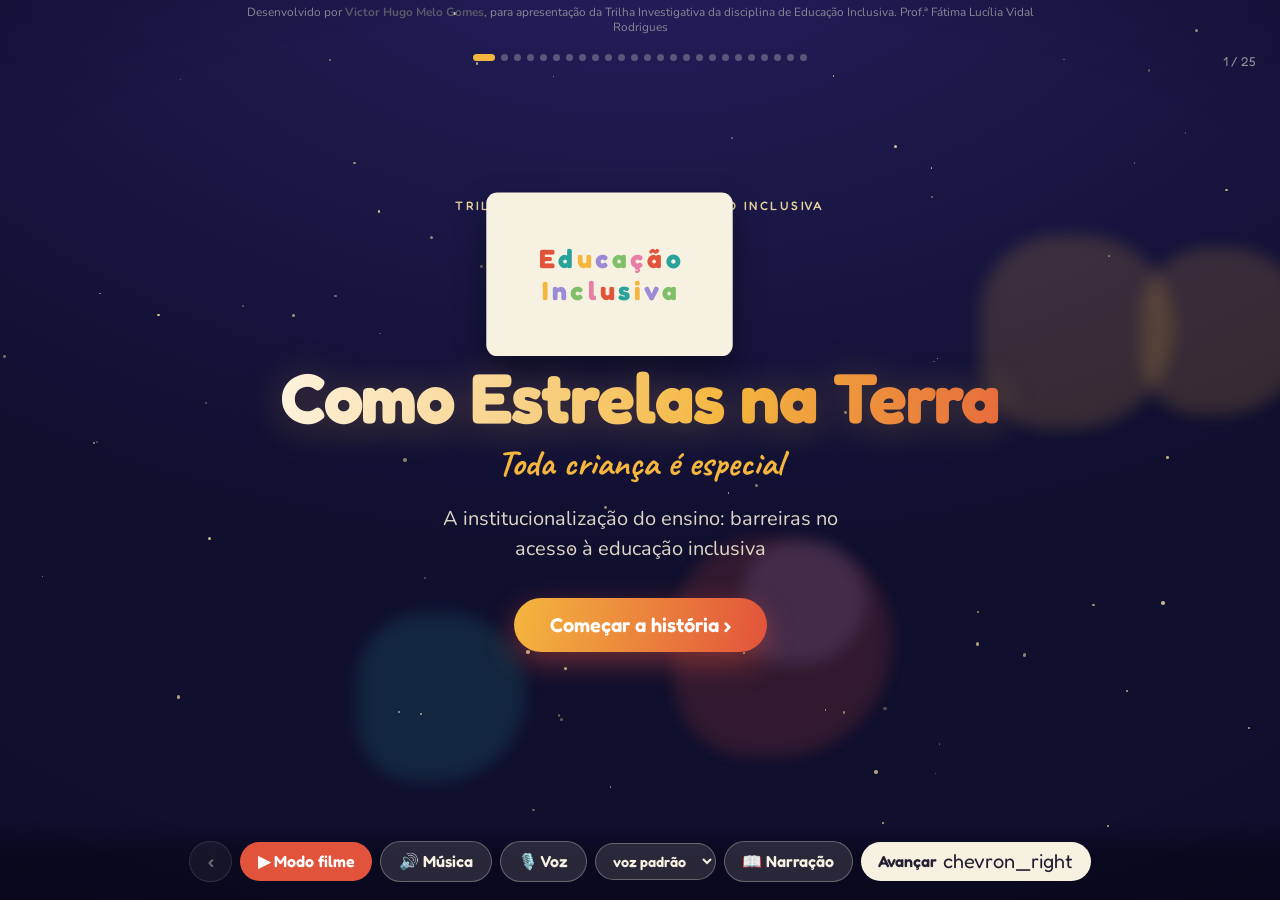
==== commit 1d55196f: "feat: implement application-wide voice synthesis framework and interactive component architecture" ====
--- a/Educacao_Inclusiva_Como_Estrelas_Na_Terra.html
+++ b/Educacao_Inclusiva_Como_Estrelas_Na_Terra.html
@@ -1,252 +1,20 @@
 <!DOCTYPE html>
 <html lang="pt-BR">
 <head>
-<meta charset="UTF-8">
-<meta name="viewport" content="width=device-width, initial-scale=1.0">
-<title>Como Estrelas na Terra (Curta)</title>
-<link rel="preconnect" href="https://fonts.googleapis.com">
-<link rel="preconnect" href="https://fonts.gstatic.com" crossorigin>
-<link href="https://fonts.googleapis.com/css2?family=Fredoka:wght@400;500;600;700&family=Caveat:wght@600;700&family=Nunito:wght@400;600;700;800&display=swap" rel="stylesheet">
-<style>
-  :root{
-    --sky-1:#100F2E;--sky-2:#241F5E;--paper:#F7F1E1;--ink:#241F33;
-    --marigold:#F4B63E;--vermilion:#E2533B;--teal:#27A39B;--lilac:#9B8BD6;--star:#FDE9A7;
-    --pink:#E87FA6;--green:#7FBF6A;
-    --deficiencia:#27A39B;--classe:#F4B63E;--genero:#E2533B;--raca:#9B8BD6;
-  }
-  *{box-sizing:border-box;margin:0;padding:0}
-  html,body{height:100%}
-  body{font-family:'Nunito',sans-serif;color:var(--paper);overflow:hidden;
-    background:radial-gradient(130% 110% at 50% -10%, var(--sky-2) 0%, var(--sky-1) 65%);
-    transition:background 1.2s ease;-webkit-font-smoothing:antialiased}
-  body.warm{--sky-2:#3a2a52}
-  body.cold{--sky-2:#1c2748}
-  .layer{position:fixed;inset:0;pointer-events:none}
-  #stars{z-index:0}
-  #stars i{position:absolute;border-radius:50%;background:var(--star);animation:tw 3.6s ease-in-out infinite}
-  @keyframes tw{0%,100%{opacity:.2;transform:scale(.6)}50%{opacity:1;transform:scale(1.2)}}
-  .shoot{position:absolute;top:14%;left:-12%;width:120px;height:2px;background:linear-gradient(90deg,transparent,var(--star));
-    border-radius:2px;filter:drop-shadow(0 0 6px var(--star));opacity:0}
-  .shoot.go{animation:shoot 1.5s ease-in forwards}
-  @keyframes shoot{0%{opacity:0;transform:translate(0,0) rotate(18deg)}15%{opacity:1}100%{opacity:0;transform:translate(120vw,46vh) rotate(18deg)}}
-  #blobs i{position:absolute;border-radius:46% 54% 60% 40%;filter:blur(8px);opacity:.16;animation:drift 18s ease-in-out infinite}
-  @keyframes drift{0%,100%{transform:translate(0,0) rotate(0)}50%{transform:translate(30px,-26px) rotate(40deg)}}
-  .vignette{z-index:2;background:radial-gradient(120% 90% at 50% 50%,transparent 55%,rgba(6,5,22,.55))}
-
-  /* paint wipe transition */
-  .wipe{position:fixed;inset:0;z-index:6;pointer-events:none;opacity:0;transform:translateX(-115%);
-    background:linear-gradient(90deg,transparent,var(--swipe,#F4B63E) 45%,var(--swipe,#F4B63E) 55%,transparent)}
-  .wipe.go{animation:wipe .62s ease-in-out}
-  @keyframes wipe{0%{transform:translateX(-115%);opacity:0}35%{opacity:.55}50%{transform:translateX(0)}100%{transform:translateX(115%);opacity:0}}
-
-  .stage{position:relative;z-index:3;height:100%;display:flex;flex-direction:column;align-items:center;justify-content:center;
-    padding:clamp(14px,4vw,46px);text-align:center}
-  .slide{display:none;width:100%;max-width:900px}
-  .slide.active{display:block;animation:slideIn .7s cubic-bezier(.2,.75,.2,1)}
-  @keyframes slideIn{from{opacity:0;transform:translateY(26px) scale(.985)}to{opacity:1;transform:none}}
-  .eyebrow{font-family:'Fredoka',sans-serif;font-weight:500;letter-spacing:.2em;text-transform:uppercase;
-    font-size:clamp(.6rem,2.3vw,.76rem);color:var(--star);opacity:.9;margin-bottom:.7em;animation:fadeUp .6s .1s backwards}
-  h1{font-family:'Fredoka',sans-serif;font-weight:700;line-height:1;font-size:clamp(2.1rem,8.4vw,4.4rem);letter-spacing:-.015em;
-    background:linear-gradient(100deg,#fff,var(--marigold) 60%,var(--vermilion));-webkit-background-clip:text;background-clip:text;
-    color:transparent;filter:drop-shadow(0 4px 18px rgba(244,182,62,.25))}
-  h2{font-family:'Fredoka',sans-serif;font-weight:600;line-height:1.08;font-size:clamp(1.55rem,5.8vw,2.7rem);color:var(--paper);
-    margin-top:.1em;animation:fadeUp .6s .25s backwards}
-  .sub{font-family:'Caveat',cursive;font-weight:700;color:var(--marigold);font-size:clamp(1.4rem,5.4vw,2.3rem);margin-top:.2em;
-    animation:fadeUp .6s .35s backwards}
-  .desc{font-size:clamp(1rem,3.3vw,1.25rem);line-height:1.5;color:#EAE3D0;max-width:36ch;margin:.9em auto 0;opacity:.94;
-    animation:fadeUp .6s .4s backwards}
-  @keyframes fadeUp{from{opacity:0;transform:translateY(14px)}to{opacity:1;transform:none}}
-
-  .scene{position:relative;height:clamp(190px,36vh,320px);margin:0 auto;display:flex;align-items:flex-end;justify-content:center;
-    gap:clamp(4px,1.6vw,24px);width:min(100%,660px)}
-  .ground{position:absolute;left:-4%;right:-4%;bottom:0;height:26%;border-radius:50% 50% 0 0/100% 100% 0 0;
-    background:rgba(0,0,0,.18);filter:blur(2px)}
-  .ch{filter:drop-shadow(0 10px 9px rgba(0,0,0,.3));transform-origin:bottom center;display:block}
-
-  /* idle + ACTIONS */
-  .breathe{animation:breathe 3.4s ease-in-out infinite}
-  @keyframes breathe{0%,100%{transform:translateY(0)}50%{transform:translateY(-7px)}}
-  .wobble{animation:wobble 2.8s ease-in-out infinite}
-  @keyframes wobble{0%,100%{transform:rotate(-3deg)}50%{transform:rotate(3deg)}}
-  .enter{animation:enter .8s cubic-bezier(.2,.8,.2,1) backwards}
-  .enter.d1{animation-delay:.15s}.enter.d2{animation-delay:.3s}.enter.d3{animation-delay:.45s}
-  @keyframes enter{from{opacity:0;transform:translateY(40px) scale(.85)}to{opacity:1;transform:none}}
-  .act-reach{animation:reach 2.4s ease-in-out infinite}
-  @keyframes reach{0%,100%{transform:translateY(0) rotate(-2deg)}50%{transform:translateY(-12px) rotate(4deg)}}
-  .act-walkR{animation:walkR 1.1s cubic-bezier(.2,.8,.2,1) backwards, breathe 3.4s 1.1s ease-in-out infinite}
-  @keyframes walkR{from{opacity:0;transform:translateX(120px)}to{opacity:1;transform:translateX(0)}}
-  .act-walkL{animation:walkL 1.1s cubic-bezier(.2,.8,.2,1) backwards, breathe 3.4s 1.1s ease-in-out infinite}
-  @keyframes walkL{from{opacity:0;transform:translateX(-120px)}to{opacity:1;transform:translateX(0)}}
-  .act-cheer{animation:cheer .9s ease-in-out infinite}
-  @keyframes cheer{0%,100%{transform:translateY(0) rotate(-3deg)}45%{transform:translateY(-16px) rotate(4deg)}}
-  .act-sway{animation:sway 3.6s ease-in-out infinite}
-  @keyframes sway{0%,100%{transform:rotate(-4deg)}50%{transform:rotate(4deg)}}
-  .act-hop{animation:hop 1.1s ease-in-out infinite}
-  @keyframes hop{0%,100%{transform:translateY(0)}30%{transform:translateY(-18px)}55%{transform:translateY(0)}}
-  .shakeit{animation:shakeit .5s ease-in-out 2}
-  @keyframes shakeit{0%,100%{transform:rotate(0)}25%{transform:rotate(-6deg)}75%{transform:rotate(6deg)}}
-
-  .board{position:absolute;top:4%;left:50%;transform:translateX(-50%);width:60%;height:42%;background:#243024;
-    border:7px solid #6b4a2e;border-radius:6px;box-shadow:inset 0 0 30px rgba(0,0,0,.5);opacity:.9}
-  .board::after{content:"A B C";position:absolute;inset:0;display:flex;align-items:center;justify-content:center;
-    font-family:'Caveat',cursive;font-size:clamp(1rem,4vw,1.8rem);color:rgba(247,241,225,.55);letter-spacing:.3em}
-  .spot{position:absolute;top:-30%;left:50%;width:60%;height:155%;background:radial-gradient(60% 50% at 50% 30%,rgba(253,233,167,.35),transparent 70%);transform:translateX(-50%)}
-
-  .book{width:clamp(92px,22vw,150px);height:clamp(70px,17vw,108px);background:var(--paper);border-radius:9px;
-    box-shadow:0 12px 26px rgba(0,0,0,.4);position:relative;display:flex;align-items:center;justify-content:center}
-  .book::before{content:"";position:absolute;left:50%;top:7%;bottom:7%;width:2px;background:#d8cdb0;transform:translateX(-50%)}
-  .dance{display:flex;gap:.08em}
-  .dance span{display:inline-block;font-family:'Caveat',cursive;font-weight:700;font-size:clamp(1.3rem,5vw,2.2rem);color:var(--ink);animation:dance 1.5s ease-in-out infinite}
-  .dance span:nth-child(2){animation-delay:.18s;color:var(--vermilion)}
-  .dance span:nth-child(3){animation-delay:.36s;color:var(--teal)}
-  .dance span:nth-child(4){animation-delay:.1s;color:var(--marigold)}
-  .dance span:nth-child(5){animation-delay:.5s;color:var(--lilac)}
-  @keyframes dance{0%,100%{transform:translateY(0) rotate(-10deg)}50%{transform:translateY(-26%) rotate(12deg)}}
-  .calm{display:flex;gap:.14em;font-family:'Caveat',cursive;font-weight:700;font-size:clamp(1.3rem,5vw,2.2rem);color:var(--ink)}
-  .calm span:nth-child(1){color:var(--teal)}.calm span:nth-child(2){color:var(--vermilion)}.calm span:nth-child(3){color:var(--marigold)}
-  .spill{position:absolute;font-family:'Caveat',cursive;font-weight:700;color:var(--paper);font-size:clamp(1rem,3.6vw,1.6rem);animation:spill 2.6s ease-in infinite}
-  @keyframes spill{0%{opacity:0;transform:translate(0,-10px) rotate(0)}20%{opacity:1}100%{opacity:0;transform:translate(var(--dx),60px) rotate(var(--dr))}}
-
-  .dreamstar{position:absolute;top:6%;right:24%;font-size:clamp(1.8rem,6vw,2.8rem);color:var(--star);
-    filter:drop-shadow(0 0 14px var(--star));animation:twirl 4s ease-in-out infinite}
-  @keyframes twirl{0%,100%{transform:rotate(-10deg) scale(1)}50%{transform:rotate(10deg) scale(1.15)}}
-  .floaty{position:absolute;border-radius:50%;animation:floaty 5s ease-in-out infinite}
-  @keyframes floaty{0%,100%{transform:translateY(0)}50%{transform:translateY(-16px)}}
-
-  .trophy{font-size:clamp(1.8rem,6vw,2.8rem);filter:drop-shadow(0 6px 10px rgba(0,0,0,.4));animation:breathe 3s ease-in-out infinite}
-  .grade{font-family:'Fredoka',sans-serif;font-weight:700;color:var(--marigold);font-size:clamp(2rem,7vw,3.2rem);text-shadow:0 0 22px rgba(244,182,62,.6);animation:pulse 1.8s ease-in-out infinite}
-  @keyframes pulse{0%,100%{transform:scale(1)}50%{transform:scale(1.12)}}
-  .report{font-family:'Caveat',cursive;font-weight:700;color:var(--vermilion);font-size:clamp(1.1rem,4vw,1.7rem);transform:rotate(-8deg)}
-
-  .gate{display:flex;gap:6px;align-items:flex-end;height:100%}
-  .gate i{width:8px;background:linear-gradient(var(--lilac),#4b447e);border-radius:5px 5px 0 0;height:clamp(130px,28vh,230px);box-shadow:inset -2px 0 4px rgba(0,0,0,.3)}
-  @keyframes rain{to{transform:translateY(120%)}}
-
-  .burst{position:absolute;left:50%;top:50%;width:40%;height:40%;border-radius:50%;opacity:0;transform:translate(-50%,-50%)}
-  .burst.go{animation:burst 1s ease-out forwards}
-  @keyframes burst{0%{opacity:0;transform:translate(-50%,-50%) scale(.1)}40%{opacity:.5}100%{opacity:0;transform:translate(-50%,-50%) scale(3.4)}}
-  .splat{position:absolute;border-radius:46% 54% 56% 44%;animation:pop .6s backwards}
-  @keyframes pop{from{opacity:0;transform:scale(0)}to{opacity:1;transform:scale(1)}}
-
-  .cards{display:flex;flex-wrap:wrap;gap:10px;justify-content:center;max-width:32ch}
-  .fcard{background:var(--paper);color:var(--ink);border-radius:12px;padding:.5em .55em .4em;width:clamp(72px,19vw,96px);
-    box-shadow:0 8px 18px rgba(0,0,0,.3);transform:rotate(-3deg);animation:deal .5s backwards}
-  .fcard:nth-child(even){transform:rotate(3deg)}
-  .fcard .av{width:100%;padding-bottom:64%;border-radius:8px;margin-bottom:.35em}
-  .fcard small{font-family:'Fredoka',sans-serif;font-weight:600;font-size:clamp(.58rem,2.3vw,.76rem);display:block}
-  @keyframes deal{from{opacity:0;transform:translateY(30px) rotate(-12deg) scale(.8)}}
-
-  .easel{width:clamp(116px,26vw,172px);height:clamp(116px,26vw,172px);background:var(--paper);border:7px solid #7a5a3c;border-radius:8px;
-    box-shadow:0 14px 30px rgba(0,0,0,.4);position:relative;overflow:hidden;transform:rotate(-2deg)}
-  .easel .splash{position:absolute;border-radius:50%;animation:paintIn .6s backwards}
-  @keyframes paintIn{from{opacity:0;transform:scale(0)}to{opacity:1;transform:scale(1)}}
-
-  .orbs{position:relative;height:clamp(170px,30vh,250px);display:flex;align-items:center;justify-content:center}
-  .orbit{position:absolute;width:clamp(160px,42vw,240px);height:clamp(160px,42vw,240px);animation:spin 16s linear infinite}
-  @keyframes spin{to{transform:rotate(360deg)}}
-  .orb{position:absolute;width:clamp(60px,15vw,86px);height:clamp(60px,15vw,86px);border-radius:50%;display:flex;align-items:center;
-    justify-content:center;font-family:'Fredoka',sans-serif;font-weight:600;color:var(--ink);font-size:clamp(.62rem,2.5vw,.84rem);
-    text-align:center;box-shadow:0 0 30px rgba(0,0,0,.3);animation:counter 16s linear infinite}
-  @keyframes counter{to{transform:rotate(-360deg)}}
-  .core{width:clamp(56px,14vw,82px);height:clamp(56px,14vw,82px);border-radius:50%;background:radial-gradient(circle at 40% 35%,#fff,var(--marigold));
-    box-shadow:0 0 50px rgba(244,182,62,.7);animation:pulse 2.4s ease-in-out infinite;z-index:1}
-
-  .lenswrap{margin-top:1.1em;display:flex;gap:.5em;justify-content:center;flex-wrap:wrap;animation:fadeUp .6s .5s backwards}
-  .lens{font-family:'Fredoka',sans-serif;font-weight:600;font-size:clamp(.72rem,2.8vw,.92rem);padding:.42em .95em;border-radius:999px;
-    color:var(--ink);display:inline-flex;align-items:center;gap:.45em;box-shadow:0 4px 14px rgba(0,0,0,.25)}
-  .lens::before{content:"";width:.55em;height:.55em;border-radius:50%;background:rgba(0,0,0,.4)}
-  .l-def{background:var(--deficiencia)}.l-cla{background:var(--classe)}.l-gen{background:var(--genero);color:#fff}.l-rac{background:var(--raca);color:#fff}
-
-  .narration{display:none;margin:1.2em auto 0;max-width:62ch;text-align:left;background:rgba(247,241,225,.07);border:1px solid rgba(247,241,225,.18);
-    border-radius:16px;padding:1em 1.2em;font-size:clamp(.95rem,3vw,1.08rem);line-height:1.55;color:#F1EAD6}
-  .narration.show{display:block;animation:fadeUp .35s}
-  .narration b{font-family:'Fredoka',sans-serif;color:var(--marigold);font-weight:600}
-
-  .bar{position:fixed;left:0;right:0;bottom:0;z-index:8;display:flex;gap:.5em;justify-content:center;flex-wrap:wrap;
-    padding:clamp(10px,2.4vw,18px);background:linear-gradient(transparent,rgba(8,7,26,.7) 45%)}
-  button{font-family:'Fredoka',sans-serif;font-weight:600;font-size:clamp(.8rem,2.8vw,1rem);border:none;border-radius:999px;
-    padding:.6em 1.1em;cursor:pointer;color:var(--ink);background:var(--paper);transition:transform .15s,filter .15s}
-  button:hover{filter:brightness(1.06)}button:active{transform:scale(.95)}
-  button:focus-visible{outline:3px solid var(--marigold);outline-offset:2px}
-  button.ghost{background:rgba(247,241,225,.13);color:var(--paper);border:1px solid rgba(247,241,225,.3)}
-  button.play{background:var(--vermilion);color:#fff}
-  button.on{background:var(--green);color:#10210a}
-  .vpick{font-family:'Fredoka',sans-serif;font-weight:600;font-size:clamp(.72rem,2.5vw,.9rem);border-radius:999px;
-    padding:.55em .9em;border:1px solid rgba(247,241,225,.3);background:rgba(247,241,225,.13);color:var(--paper);
-    cursor:pointer;max-width:46vw;text-overflow:ellipsis}
-  .vpick option{color:#111}
-  .bubble{position:fixed;z-index:9;max-width:min(72vw,440px);background:var(--paper);color:var(--ink);
-    font-family:'Fredoka',sans-serif;font-weight:600;font-size:clamp(.9rem,3vw,1.12rem);line-height:1.32;
-    padding:.7em 1em;border-radius:16px;border:3px solid var(--paper);box-shadow:0 10px 26px rgba(0,0,0,.4);display:none;text-align:center}
-  .bubble::after{content:"";position:absolute;left:50%;bottom:-13px;transform:translateX(-50%);border:8px solid transparent;border-top-color:var(--paper)}
-  button[disabled]{opacity:.4;cursor:default}
-  .start{margin-top:1.7em;background:linear-gradient(100deg,var(--marigold),var(--vermilion));color:#fff;font-size:clamp(1.05rem,3.8vw,1.25rem);
-    padding:.75em 1.8em;box-shadow:0 10px 30px rgba(226,83,59,.45)}
-
-  .dots{position:fixed;top:clamp(46px,12vw,54px);left:50%;transform:translateX(-50%);z-index:8;display:flex;gap:6px}
-  .dots i{width:7px;height:7px;border-radius:50%;background:rgba(247,241,225,.28);transition:.25s}
-  .dots i.on{background:var(--marigold);width:22px;border-radius:6px}
-  .counter{position:fixed;top:clamp(46px,12vw,54px);right:clamp(14px,4vw,24px);z-index:8;font-family:'Fredoka',sans-serif;font-size:.8rem;color:rgba(247,241,225,.55)}
-  .confetti{position:fixed;top:-12px;width:11px;height:14px;z-index:7;border-radius:2px;animation:fall linear forwards}
-  @keyframes fall{to{transform:translateY(108vh) rotate(720deg);opacity:.9}}
-
-  /* ---- extras de cena (nova direção de arte) ---- */
-  .imag{position:absolute;animation:floaty 5s ease-in-out infinite;font-family:'Fredoka',sans-serif;font-weight:700}
-  .sun{position:absolute;width:clamp(30px,7vw,46px);height:clamp(30px,7vw,46px);border-radius:50%;
-    background:radial-gradient(circle at 40% 35%,#fff,var(--marigold));box-shadow:0 0 22px rgba(244,182,62,.7);animation:floaty 6s ease-in-out infinite}
-  .planet{position:absolute;width:clamp(24px,6vw,38px);height:clamp(24px,6vw,38px);border-radius:50%;
-    background:radial-gradient(circle at 35% 30%,#fff,var(--lilac));animation:floaty 7s ease-in-out infinite}
-  .planet::after{content:"";position:absolute;left:-26%;top:38%;width:152%;height:24%;border-radius:50%;border:3px solid var(--teal);transform:rotate(-18deg)}
-  .classrow{position:absolute;left:0;right:0;bottom:0;display:flex;justify-content:center;align-items:flex-end;gap:clamp(2px,1.5vw,16px);z-index:0}
-  .seat{display:flex;flex-direction:column;align-items:center}
-  .desk{width:clamp(34px,9vw,56px);height:11px;border-radius:4px;background:#6b4a2e;margin-top:-8px;box-shadow:0 4px 9px rgba(0,0,0,.28);position:relative;z-index:3}
-  .laugh{animation:laugh .35s ease-in-out infinite}
-  @keyframes laugh{0%,100%{transform:translateY(0) rotate(-4deg)}50%{transform:translateY(-6px) rotate(4deg)}}
-  .haha{position:absolute;font-family:'Caveat',cursive;font-weight:700;color:var(--ink);font-size:clamp(1.1rem,4.4vw,2rem);opacity:0;z-index:4;animation:hahaUp 2.2s ease-out infinite}
-  @keyframes hahaUp{0%{opacity:0;transform:translateY(12px) rotate(-8deg)}25%{opacity:1}100%{opacity:0;transform:translateY(-52px) rotate(10deg)}}
-  .ten{position:absolute;top:-6%;font-family:'Fredoka',sans-serif;font-weight:700;color:var(--marigold);font-size:clamp(1.1rem,4.4vw,2rem);text-shadow:0 0 12px rgba(244,182,62,.7);opacity:0;animation:tenUp 2.4s ease-out infinite}
-  @keyframes tenUp{0%{opacity:0;transform:translateY(10px) scale(.7)}28%{opacity:1}100%{opacity:0;transform:translateY(-64px) scale(1.15)}}
-  .glow{position:absolute;width:clamp(120px,30vw,210px);height:clamp(120px,30vw,210px);border-radius:50%;z-index:0;background:radial-gradient(circle,rgba(244,182,62,.6),transparent 68%);animation:pulse 3s ease-in-out infinite}
-  .recede{animation:recede 3.2s ease-out forwards}
-  @keyframes recede{0%{transform:translateX(0) scale(.82);filter:grayscale(.15)}100%{transform:translateX(8%) scale(.66);filter:grayscale(.92) brightness(.9)}}
-  .cagebox{position:relative;padding:clamp(8px,2vw,14px);border:5px solid var(--lilac);border-radius:10px;background:rgba(75,68,126,.14);box-shadow:inset 0 0 22px rgba(0,0,0,.3)}
-  .cagebox::before,.cagebox::after{content:"";position:absolute;left:8%;right:8%;height:4px;background:rgba(75,68,126,.55);border-radius:3px}
-  .cagebox::before{top:34%}.cagebox::after{top:64%}
-  .playL{display:inline-block;font-family:'Caveat',cursive;font-weight:700;font-size:clamp(1.7rem,6.4vw,3rem);animation:playB 1.3s ease-in-out infinite}
-  @keyframes playB{0%,100%{transform:translateY(0) rotate(-7deg)}50%{transform:translateY(-18px) rotate(9deg)}}
-  .spark{position:absolute;color:var(--star);font-size:clamp(1rem,3.4vw,1.5rem);animation:twirl 2.4s ease-in-out infinite;filter:drop-shadow(0 0 6px var(--marigold))}
-  .fcol{display:flex;flex-direction:column;align-items:center;gap:6px}
-  .port{width:100%;aspect-ratio:1;background:#FBF8EF;border-radius:8px;overflow:hidden;margin-bottom:.3em;display:flex}
-  .port svg{width:100%;height:100%}
-  .artmini{background:#fff;border-radius:9px;padding:3px;box-shadow:0 5px 12px rgba(0,0,0,.22);transform:rotate(2deg);width:clamp(48px,12vw,64px)}
-  .artmini:nth-child(odd){transform:rotate(-2deg)}
-  .artmini svg{width:100%;display:block;border-radius:6px}
-  .artmini small{font-size:.54rem;color:var(--muted);display:block;text-align:center;margin-top:1px}
-  /* ---- fecho: muro de barreiras ---- */
-  .closewall{position:relative;height:clamp(180px,30vh,260px);max-width:560px;margin:0 auto;display:flex;align-items:center;justify-content:center}
-  .warmdoor{position:absolute;width:46%;height:92%;border-radius:50% 50% 46% 46%;background:radial-gradient(circle,rgba(244,182,62,.6),transparent 70%);opacity:0;animation:fadein 1s 1.7s both}
-  .heroor{position:relative;z-index:1;opacity:0;animation:fadein 1s 1.8s both}
-  @keyframes fadein{from{opacity:0;transform:translateY(10px)}to{opacity:1;transform:none}}
-  .barrier{position:absolute;top:7%;height:86%;width:23%;border-radius:9px;display:flex;align-items:center;justify-content:center;
-    color:#fff;font-family:'Fredoka',sans-serif;font-weight:600;font-size:clamp(.72rem,2.7vw,.98rem);text-align:center;padding:.4em;
-    background:linear-gradient(#8C8D9C,#5f6072);box-shadow:0 8px 20px rgba(0,0,0,.3);transform-origin:bottom center;z-index:2}
-  .bz0{left:3%;animation:fallL 1.1s .4s ease-in both}
-  .bz1{left:27%;animation:fallL 1.1s .6s ease-in both}
-  .bz2{right:27%;animation:fallR 1.1s .8s ease-in both}
-  .bz3{right:3%;animation:fallR 1.1s 1s ease-in both}
-  @keyframes fallL{0%{transform:translateX(0) rotate(0)}60%{opacity:1}100%{opacity:0;transform:translateX(-70px) rotate(-72deg)}}
-  @keyframes fallR{0%{transform:translateX(0) rotate(0)}60%{opacity:1}100%{opacity:0;transform:translateX(70px) rotate(72deg)}}
-  .booktitle{font-family:'Caveat',cursive;font-weight:700;color:var(--ink);font-size:clamp(1rem,3.8vw,1.6rem);line-height:1.02;text-align:center;padding:0 .5em}
-  .book.cover{width:clamp(132px,32vw,202px);height:clamp(88px,21vw,134px)}
-  .book.cover::before{display:none}
-  .covertitle{display:flex;flex-direction:column;gap:.04em;align-items:center}
-  .cover .dance{justify-content:center}
-  .cover .dance span{font-size:clamp(.82rem,3.1vw,1.35rem)}
-  .credit{position:fixed;top:5px;left:50%;transform:translateX(-50%);z-index:9;width:min(94vw,820px);text-align:center;
-    font-family:'Nunito',sans-serif;font-size:clamp(.56rem,2.1vw,.74rem);line-height:1.28;color:#8a8794;pointer-events:none}
-  .credit b{color:#5b5867;font-weight:700}
-  @media (prefers-reduced-motion:reduce){*{animation-duration:.001s!important;animation-iteration-count:1!important}}
-</style>
+  <meta charset="UTF-8">
+  <meta name="viewport" content="width=device-width, initial-scale=1.0">
+  <title>Como Estrelas na Terra (Curta)</title>
+  <link rel="preconnect" href="https://fonts.googleapis.com">
+  <link rel="preconnect" href="https://fonts.gstatic.com" crossorigin>
+  <link href="https://fonts.googleapis.com/css2?family=Fredoka:wght@400;500;600;700&family=Caveat:wght@600;700&family=Nunito:wght@400;600;700;800&display=swap" rel="stylesheet">
+  
+  <!-- Stylesheets -->
+  <link rel="stylesheet" href="css/base.css">
+  <link rel="stylesheet" href="css/animations.css">
+  <link rel="stylesheet" href="css/layout.css">
+  <link rel="stylesheet" href="css/scenery.css">
+  <link rel="stylesheet" href="css/props.css">
+  <link rel="stylesheet" href="css/controls.css">
 </head>
 <body>
   <div class="layer" id="stars"></div>
@@ -254,10 +22,15 @@
   <div class="shoot" id="shoot"></div>
   <div class="layer vignette"></div>
   <div class="wipe" id="wipe"></div>
-  <div class="credit">Desenvolvido por <b>Victor Hugo Melo Gomes</b>, para apresentação da Trilha Investigativa da disciplina de Educação Inclusiva. Prof.ª Fátima Lucília Vidal Rodrigues</div>
+  
+  <div class="credit">
+    Desenvolvido por <b>Victor Hugo Melo Gomes</b>, para apresentação da Trilha Investigativa da disciplina de Educação Inclusiva. Prof.ª Fátima Lucília Vidal Rodrigues
+  </div>
+  
   <div class="dots" id="dots"></div>
   <div class="counter" id="counter"></div>
   <div class="stage" id="stage"></div>
+  
   <div class="bar">
     <button class="ghost" id="prev">‹</button>
     <button class="play" id="movie">▶ Modo filme</button>
@@ -268,409 +41,23 @@
     <button id="next">Avançar ›</button>
   </div>
 
-<script>
-/* ===== CHARACTER ===== */
-function person(o){
-  o=o||{};
-  const skin=o.skin||"#E8B68C",hair=o.hair||"#2b2330",shirt=o.shirt||"#27A39B",pants=o.pants||"#3b5072",
-        shoe=o.shoe||"#2b2330",scale=o.scale||1,expr=o.expr||"neutral",style=o.hairStyle||"messy",
-        beard=!!o.beard,scarf=o.scarf||null,cls=o.cls||"";
-  const HAIR={
-    messy:`M22 54 Q18 20 42 18 Q46 10 56 16 Q62 8 70 16 Q78 12 84 20 Q100 24 98 54 Q92 36 82 34 Q84 26 78 24 Q76 32 70 30 Q70 22 64 24 Q62 32 56 30 Q54 22 48 26 Q48 34 42 32 Q34 32 30 40 Q26 44 22 54 Z`,
-    neat:`M22 56 Q20 20 60 18 Q100 20 98 56 Q94 34 60 33 Q46 33 42 44 Q48 32 64 32 Q44 28 30 40 Q24 46 22 56 Z`,
-    adult:`M26 54 Q26 24 60 22 Q94 24 94 54 Q88 36 60 35 Q34 36 26 54 Z`,
-    bun:`M22 54 Q20 22 60 20 Q100 22 98 54 Q92 34 60 33 Q34 34 22 54 Z`,
-    curly:`M24 54 Q22 30 34 24 Q34 16 44 22 Q50 14 60 20 Q70 14 76 22 Q86 16 86 26 Q98 30 96 54 Q92 42 84 44 Q90 34 82 32 Q84 42 74 40 Q78 30 68 34 Q70 24 60 30 Q52 24 52 34 Q44 30 46 40 Q36 34 38 44 Q30 42 24 54 Z`
-  };
-  const hairPath=HAIR[style]||HAIR.messy;
-  let irisDY=0,eRX=7.4,eRY=9,irisR=4.2,sparkle="",tear="";
-  let brows,mouth;
-  const B={straight:`<path d="M40 42 L52 41"/><path d="M68 41 L80 42"/>`,
-    raised:`<path d="M39 41 Q46 36 53 40"/><path d="M67 40 Q74 36 81 41"/>`,
-    worried:`<path d="M40 43 L52 38"/><path d="M68 38 L80 43"/>`,
-    high:`<path d="M39 38 Q46 33 53 37"/><path d="M67 37 Q74 33 81 38"/>`};
-  const M={smile:`<path d="M47 75 Q60 88 73 75" fill="none" stroke="#7a3b2e" stroke-width="3" stroke-linecap="round"/>`,
-    open:`<path d="M48 74 Q60 96 72 74 Z" fill="#7a3b2e"/><path d="M55 84 Q60 91 65 84 Z" fill="#E8748F"/>`,
-    gentle:`<path d="M53 79 Q60 84 67 79" fill="none" stroke="#7a3b2e" stroke-width="3" stroke-linecap="round"/>`,
-    frown:`<path d="M50 84 Q60 75 70 84" fill="none" stroke="#7a3b2e" stroke-width="3" stroke-linecap="round"/>`,
-    o:`<ellipse cx="60" cy="80" rx="5" ry="6.5" fill="#7a3b2e"/>`};
-  switch(expr){
-    case "happy": brows=B.raised; mouth=M.smile; break;
-    case "excited": brows=B.high; mouth=M.open; sparkle=`<path d="M82 38 l1.7 4.2 4.2 1.7 -4.2 1.7 -1.7 4.2 -1.7-4.2 -4.2-1.7 4.2-1.7z" fill="#FDE9A7"/>`; break;
-    case "surprised": eRX=8.6;eRY=10;irisR=3.5; brows=B.high; mouth=M.o; break;
-    case "sad": irisDY=2.4; brows=B.worried; mouth=M.frown; break;
-    case "cry": irisDY=2.6; brows=B.worried; mouth=M.frown; tear=`<path d="M46 60 q-3 6 0 9 q3 -3 0 -9z" fill="#7fc7e8" stroke="none"/>`; break;
-    default: brows=B.straight; mouth=M.gentle;
-  }
-  const eye=(cx)=>`<ellipse cx="${cx}" cy="54" rx="${eRX}" ry="${eRY}" fill="#fff" stroke="none"/>
-    <circle cx="${cx}" cy="${54+irisDY}" r="${irisR}" fill="#3a2b3a" stroke="none"/>
-    <circle cx="${cx-1.6}" cy="${52+irisDY}" r="1.6" fill="#fff" stroke="none"/>`;
-  const blush=beard?"":`<ellipse cx="38" cy="66" rx="6.5" ry="3.6" fill="#E8748F" opacity=".4" stroke="none"/><ellipse cx="82" cy="66" rx="6.5" ry="3.6" fill="#E8748F" opacity=".4" stroke="none"/>`;
-  const beardP=beard?`<path d="M28 56 Q30 90 60 94 Q90 90 92 56 Q86 74 76 76 Q80 64 60 67 Q40 64 44 76 Q34 74 28 56 Z" fill="${hair}"/>`:"";
-  const scarfP=scarf?`<path d="M42 104 Q60 118 78 104 L82 120 Q60 132 38 120 Z" fill="${scarf}"/>`:"";
-  return `<svg class="ch ${cls}" viewBox="0 0 120 200" width="${72*scale}" height="${120*scale}" aria-hidden="true">
-    <ellipse cx="60" cy="192" rx="32" ry="6" fill="rgba(0,0,0,.18)" stroke="none"/>
-    <g stroke="#3a2f3a" stroke-width="3" stroke-linejoin="round" stroke-linecap="round">
-      <rect x="48" y="150" width="11" height="34" rx="5.5" fill="${pants}"/><rect x="61" y="150" width="11" height="34" rx="5.5" fill="${pants}"/>
-      <ellipse cx="51" cy="186" rx="9" ry="5.5" fill="${shoe}"/><ellipse cx="69" cy="186" rx="9" ry="5.5" fill="${shoe}"/>
-      <rect x="27" y="108" width="13" height="42" rx="6.5" fill="${shirt}"/><rect x="80" y="108" width="13" height="42" rx="6.5" fill="${shirt}"/>
-      <circle cx="33.5" cy="150" r="7.5" fill="${skin}"/><circle cx="86.5" cy="150" r="7.5" fill="${skin}"/>
-      <path d="M36 110 Q36 102 44 102 L76 102 Q84 102 84 110 L84 150 Q84 158 76 158 L44 158 Q36 158 36 150 Z" fill="${shirt}"/>
-      ${scarfP}<rect x="54" y="90" width="12" height="16" rx="5" fill="${skin}"/>
-      <circle cx="22" cy="58" r="6" fill="${skin}"/><circle cx="98" cy="58" r="6" fill="${skin}"/>
-      <circle cx="60" cy="56" r="38" fill="${skin}"/>${beardP}<path d="${hairPath}" fill="${hair}"/>
-    </g>
-    <g stroke="none">${eye(47)}${eye(73)}${blush}${tear}</g>
-    <g stroke="${hair}" stroke-width="3" stroke-linecap="round" fill="none">${brows}</g>
-    ${mouth}${sparkle}</svg>`;
-}
-const ishaan =(e,s)=>person({skin:"#E8B68C",hair:"#241a22",hairStyle:"messy",shirt:"#27A39B",pants:"#34507a",expr:e||"neutral",scale:s||1});
-const nikumbh=(e,s)=>person({skin:"#C68A5E",hair:"#1d1820",hairStyle:"adult",beard:true,shirt:"#F4B63E",scarf:"#E2533B",pants:"#5a4632",shoe:"#4a3a28",expr:e||"happy",scale:s||1.16});
-const brother=(e,s)=>person({skin:"#E8B68C",hair:"#3a2a1c",hairStyle:"neat",shirt:"#5a86c4",pants:"#2f3c52",expr:e||"excited",scale:s||.92});
-const mateA =(e,s)=>person({skin:"#C68A5E",hair:"#241a22",hairStyle:"curly",shirt:"#E2533B",pants:"#3b5072",expr:e||"happy",scale:s||.82});
-const mateB =(e,s)=>person({skin:"#8d5a3c",hair:"#1d1820",hairStyle:"bun",shirt:"#9B8BD6",pants:"#34507a",expr:e||"happy",scale:s||.82});
-function fcard(n,c,d){return `<div class="fcard" style="animation-delay:${d}s"><div class="av" style="background:linear-gradient(135deg,${c},#fff)"></div><small>${n}</small></div>`;}
-const PORTRAIT={
- einstein:`<svg viewBox="0 0 72 72"><circle cx="36" cy="40" r="17" fill="#E8C9A8"/><path d="M14 38 Q9 18 24 18 Q26 8 36 12 Q46 8 48 18 Q63 18 58 38 Q52 26 44 27 Q40 21 36 23 Q32 21 28 27 Q20 26 14 38Z" fill="#EAEAEF"/><circle cx="15" cy="36" r="6" fill="#EAEAEF"/><circle cx="57" cy="36" r="6" fill="#EAEAEF"/><circle cx="30" cy="40" r="2.2" fill="#2a2330"/><circle cx="42" cy="40" r="2.2" fill="#2a2330"/><path d="M27 50 Q36 57 45 50 Q40 53 36 52 Q32 53 27 50Z" fill="#DADADF"/></svg>`,
- picasso:`<svg viewBox="0 0 72 72"><rect x="16" y="56" width="40" height="16" fill="#fff"/><rect x="16" y="56" width="40" height="4" fill="#3E7BD4"/><rect x="16" y="64" width="40" height="4" fill="#3E7BD4"/><circle cx="36" cy="34" r="18" fill="#D9A877"/><circle cx="18" cy="36" r="3.4" fill="#D9A877"/><circle cx="54" cy="36" r="3.4" fill="#D9A877"/><circle cx="29" cy="33" r="3" fill="#2a2330"/><circle cx="43" cy="33" r="3" fill="#2a2330"/><path d="M30 45 Q36 49 42 45" stroke="#7a3b2e" stroke-width="2.4" fill="none" stroke-linecap="round"/></svg>`,
- davinci:`<svg viewBox="0 0 72 72"><circle cx="36" cy="36" r="17" fill="#E3BE97"/><path d="M22 40 Q24 64 36 66 Q48 64 50 40 Q44 52 36 52 Q28 52 22 40Z" fill="#CFC9C0"/><path d="M19 30 Q16 46 25 50 L25 38 Q21 34 19 30Z" fill="#CFC9C0"/><path d="M53 30 Q56 46 47 50 L47 38 Q51 34 53 30Z" fill="#CFC9C0"/><path d="M17 28 Q36 12 55 28 Q36 22 17 28Z" fill="#6b4a2e"/><circle cx="30" cy="36" r="2.2" fill="#2a2330"/><circle cx="42" cy="36" r="2.2" fill="#2a2330"/></svg>`,
- christie:`<svg viewBox="0 0 72 72"><path d="M16 40 Q12 16 36 14 Q60 16 56 40 Q58 52 49 56 L49 40 Q42 34 36 34 Q30 34 23 40 L23 56 Q14 52 16 40Z" fill="#9A7B5A"/><circle cx="36" cy="38" r="16" fill="#E8C9A8"/><path d="M22 31 Q29 25 36 27 Q43 25 50 31 Q43 28 36 30 Q29 28 22 31Z" fill="#9A7B5A"/><circle cx="30" cy="38" r="2.2" fill="#2a2330"/><circle cx="42" cy="38" r="2.2" fill="#2a2330"/><path d="M31 46 Q36 49 41 46" stroke="#b3506a" stroke-width="2.2" fill="none" stroke-linecap="round"/><circle cx="36" cy="62" r="2.4" fill="#fff" stroke="#cbb" stroke-width="1"/></svg>`
-};
-const ART={
- einstein:`<svg viewBox="0 0 56 56"><rect width="56" height="56" rx="4" fill="#1F2A44"/><text x="28" y="26" font-family="Fredoka" font-weight="700" font-size="13" fill="#fff" text-anchor="middle">E=mc²</text><g fill="none" stroke="#79E0D0" stroke-width="1.5"><ellipse cx="28" cy="40" rx="15" ry="5.5"/><ellipse cx="28" cy="40" rx="15" ry="5.5" transform="rotate(60 28 40)"/><ellipse cx="28" cy="40" rx="15" ry="5.5" transform="rotate(120 28 40)"/></g><circle cx="28" cy="40" r="2.4" fill="#fff"/></svg>`,
- picasso:`<svg viewBox="0 0 56 56"><rect width="56" height="56" rx="4" fill="#F1EBDA"/><path d="M12 14 L30 11 L26 30 L13 27Z" fill="#3E7BD4"/><path d="M30 11 L45 17 L41 35 L26 30Z" fill="#F4B63E"/><path d="M13 27 L26 30 L23 45 L15 42Z" fill="#E2533B"/><path d="M26 30 L41 35 L37 46 L23 45Z" fill="#27A39B"/><circle cx="24" cy="22" r="2.2" fill="#1a1620"/><circle cx="34" cy="25" r="2.2" fill="#1a1620"/></svg>`,
- davinci:`<svg viewBox="0 0 56 56"><rect width="56" height="56" rx="4" fill="#6b4a2e"/><rect x="6" y="6" width="44" height="44" rx="2" fill="#9A8253"/><circle cx="28" cy="24" r="8" fill="#CAA77F"/><path d="M15 48 Q17 33 28 33 Q39 33 41 48Z" fill="#3A2F2A"/><path d="M22 40 Q28 44 34 40" stroke="#5a4636" stroke-width="1.5" fill="none"/></svg>`,
- christie:`<svg viewBox="0 0 56 56"><rect width="56" height="56" rx="4" fill="#F1EBDA"/><rect x="12" y="9" width="30" height="38" rx="3" fill="#7A2E3A"/><rect x="16" y="13" width="22" height="30" fill="#F1EBDA"/><text x="27" y="35" font-family="Fredoka" font-weight="700" font-size="20" fill="#7A2E3A" text-anchor="middle">?</text><circle cx="41" cy="40" r="7" fill="none" stroke="#2a2740" stroke-width="3"/><line x1="46" y1="45" x2="51" y2="50" stroke="#2a2740" stroke-width="3" stroke-linecap="round"/></svg>`
-};
-function famous(p,name,art,lbl){return `<div class="fcol"><div class="fcard"><div class="port">${p}</div><small>${name}</small></div><div class="artmini">${art}<small>${lbl}</small></div></div>`;}
-
-/* ===== SCENES ===== */
-const scenes=[
- {type:"intro",eyebrow:"Trilha investigativa · Educação inclusiva",title:"Como Estrelas na Terra",sub:"Toda criança é especial",
-  desc:"A institucionalização do ensino: barreiras no acesso à educação inclusiva",dur:6500,tint:"#F4B63E",mus:{chord:[60,64,67,74],tempo:600},body:"",
-  narration:"A institucionalização do ensino e as barreiras no acesso à educação inclusiva. Quando a escola se organiza como uma instituição padronizada, com um único método, um único ritmo e uma única forma de avaliar, ela própria levanta obstáculos para quem aprende diferente. A partir do filme <b>Como Estrelas na Terra</b>, este curta observa como essas barreiras se erguem na trajetória de Ishaan, um menino com dislexia, e o que é preciso para derrubá-las."},
-
- {num:1,title:"O mundo do Ishaan",art:"wonder",desc:"",
-  lens:[["l-def","Antes da instituição"]],dur:6500,tint:"#27A39B",body:"warm",mus:{chord:[69,73,76,81],tempo:520},
-  narration:"Antes de entrar na engrenagem escolar, Ishaan é uma criança curiosa e cheia de potencial. A dislexia é apenas um <b>modo diferente de aprender</b>, não um defeito. É a forma como a instituição vai recebê-lo que pode transformar essa diferença em barreira."},
-
- {num:2,title:"\"As letras dançam\"",art:"classroom",desc:"A dificuldade lida como preguiça: a barreira atitudinal.",
-  lens:[["l-gen","Barreira atitudinal"]],dur:7000,tint:"#E2533B",body:"cold",mus:{chord:[57,60,64,62],tempo:720},
-  narration:"Na sala de aula, Ishaan é chamado a ler; as letras se embaralham, ele falha, a turma ri e o professor o pune. A instituição lê a dificuldade como preguiça ou indisciplina. Essa é a <b>barreira atitudinal</b>: o preconceito que localiza o problema na criança, e não na rigidez da escola."},
-
- {num:3,title:"A comparação e a cobrança",art:"compare",desc:"A escola padroniza e compara.",
-  lens:[["l-cla","Padronização do ensino"]],dur:7000,tint:"#F4B63E",body:"cold",mus:{chord:[52,55,59,62],tempo:680},
-  narration:"Ishaan é medido o tempo todo contra o irmão nota dez. A instituição funciona como uma <b>linha de montagem</b> que padroniza ritmos e resultados. Quem não cabe no padrão é tratado como defeito de fabricação, e a <b>padronização</b> vira barreira."},
-
- {num:4,title:"O internato",art:"gate",desc:"Segregar em vez de incluir.",
-  lens:[["l-rac","Segregação institucional"]],dur:7000,tint:"#9B8BD6",body:"cold",mus:{chord:[50,53,57,48],tempo:840},
-  narration:"Diante do que não se encaixa, a instituição segrega: o internato de disciplina rígida afasta, enquadra e tenta corrigir. Em vez de adaptar o ambiente, ela isola a criança. É a <b>barreira da segregação institucional</b>, a institucionalização que exclui do acesso comum."},
-
- {num:5,title:"O professor Nikumbh",art:"teacher",desc:"A virada: mudar a prática, não a criança.",
-  lens:[["l-def","Mudar a prática"]],dur:7000,tint:"#27A39B",body:"warm",mus:{chord:[53,57,60,65],tempo:560},
-  narration:"A virada não parte da criança, mas do adulto e da instituição. O professor de artes inverte a lógica: em vez de corrigir o aluno, muda a própria prática. Derrubar barreiras começa quando a <b>escola se dispõe a mudar</b>."},
-
- {num:6,title:"As aulas com Nikumbh",art:"tutoring",desc:"Adaptar exige método, tempo e formação.",
-  lens:[["l-def","Barreira pedagógica"],["l-cla","Recursos e formação"]],dur:7000,tint:"#7FBF6A",body:"warm",mus:{chord:[55,59,62,67],tempo:540},
-  narration:"Nikumbh adapta o método: as letras viram brincadeira e Ishaan aprende. Mas isso exigiu <b>tempo, formação e atenção individual</b>, recursos que a instituição precisa garantir. Sem eles, a barreira pedagógica permanece de pé."},
-
- {num:7,title:"Para a turma toda",art:"cards",desc:"Combater as baixas expectativas.",
-  lens:[["l-gen","Barreira: expectativas"]],dur:6500,tint:"#F4B63E",body:"warm",mus:{chord:[60,64,67,72],tempo:500},
-  narration:"O professor lembra à turma que Einstein, Picasso e Da Vinci também aprendiam diferente. Ao elevar as <b>expectativas</b> sobre quem aprende de outro jeito, a escola derruba mais uma barreira atitudinal, e a inclusão vira assunto coletivo."},
-
- {num:8,title:"O campeonato de pintura",art:"easel",desc:"Quando a instituição enxerga, a criança floresce.",
-  lens:[["l-def","Valorizar habilidades"]],dur:12000,tint:"#E2533B",body:"warm",mus:{chord:[62,66,69,74],tempo:450},
-  narration:"No campeonato de pintura, Ishaan brilha. Quando a instituição <b>remove suas barreiras</b> e valoriza outras habilidades, o acesso à educação se torna real. A inclusão acontece quando a escola muda, não quando a criança se conserta."},
-
- {type:"close",eyebrow:"Considerações finais",title:"Derrubar as barreiras",sub:"atitudinal · pedagógica · estrutural · de acesso",
-  barriers:["Atitudinal","Pedagógica","Estrutural","Acesso"],
-  dur:11000,tint:"#FDE9A7",body:"warm",mus:{chord:[48,55,64,67],tempo:640},
-  narration:"As barreiras à educação inclusiva são, antes de tudo, <b>institucionais</b>. Quando a escola padroniza, compara e segrega, é ela que ergue os obstáculos (atitudinais, pedagógicos, estruturais e de acesso) que impedem muitas crianças de aprender. Incluir não é consertar a criança, nem depender da sorte de um bom professor: é a <b>instituição derrubar as próprias barreiras</b> e garantir, como direito, o acesso de todas as crianças à educação."}
-];
-
-/* ===== SCENERY ===== */
-function buildArt(s){
-  const g='<div class="ground"></div>';
-  switch(s.art){
-    case "wonder": return `<div class="scene">${g}
-      <span class="dreamstar" id="wstar">★</span>
-      <div class="sun" style="left:9%;top:12%"></div>
-      <div class="planet" style="right:12%;top:16%;animation-delay:1s"></div>
-      <span class="imag" style="left:22%;top:30%;color:var(--teal);font-size:1.4rem;animation-delay:.4s">✦</span>
-      <span class="imag" style="right:26%;top:42%;color:var(--lilac);font-size:1.6rem;animation-delay:1.3s">♪</span>
-      <span class="imag" style="left:36%;top:62%;color:var(--vermilion);font-size:1.2rem;animation-delay:.9s">✦</span>
-      <span class="floaty" style="left:16%;top:54%;width:18px;height:18px;background:var(--pink);animation-delay:.6s"></span>
-      <span class="floaty" style="right:18%;top:60%;width:14px;height:14px;background:var(--marigold);animation-delay:1.6s"></span>
-      <span class="floaty" style="right:34%;top:24%;width:12px;height:12px;background:var(--teal);animation-delay:2s"></span>
-      <div class="act-reach" id="hero">${ishaan("happy",1)}</div></div>`;
-    case "classroom": return `<div class="scene"><div class="board"></div>${g}
-      <div class="classrow">${[0,1,2,3].map(i=>`<div class="seat"><div class="laugh" style="animation-delay:${2.6+i*.12}s">${(i%2?mateB:mateA)("happy",.55)}</div><div class="desk"></div></div>`).join("")}</div>
-      <span class="haha" style="left:38%;top:6%;animation-delay:2.7s">ha ha!</span>
-      <span class="haha" style="left:56%;top:16%;animation-delay:3.2s">kkk</span>
-      <span class="haha" style="left:32%;top:20%;animation-delay:3.5s">haha</span>
-      <div class="act-sway" id="hero" style="position:relative;z-index:2">${ishaan("neutral",1)}</div>
-      <div class="book wobble" style="position:relative;z-index:2">
-        <div class="dance"><span>b</span><span>d</span><span>p</span><span>q</span><span>e</span></div>
-        <span class="spill" style="left:6%;--dx:-26px;--dr:-120deg;animation-delay:.2s">a</span>
-        <span class="spill" style="right:4%;--dx:30px;--dr:160deg;animation-delay:.9s">o</span></div></div>`;
-    case "compare": return `<div class="scene">${g}
-      <div class="glow" style="left:12%;top:22%"></div>
-      <div id="bro" style="position:relative;z-index:2;text-align:center">${brother("excited",1)}
-        <span class="ten" style="left:24%;animation-delay:.2s">10</span>
-        <span class="ten" style="left:52%;animation-delay:.9s">10</span>
-        <span class="ten" style="left:38%;animation-delay:1.6s">10</span></div>
-      <div style="width:7vw"></div>
-      <div class="recede" id="hero" style="position:relative;z-index:1;text-align:center">${ishaan("sad",.82)}<div class="report">repetente</div></div></div>`;
-    case "gate": return `<div class="scene" id="rainScene">${g}
-      <div class="gate enter d1"><i></i><i></i><i></i></div>
-      <div class="cagebox enter d2" style="filter:grayscale(.55)"><div class="act-sway" id="hero">${ishaan("sad",.84)}</div></div>
-      <div class="gate enter d1"><i></i><i></i><i></i></div></div>`;
-    case "teacher": return `<div class="scene" id="burstScene">${g}
-      <div class="burst" id="burstFx" style="background:radial-gradient(circle,var(--marigold),var(--vermilion))"></div>
-      <span class="splat" style="left:12%;top:18%;width:34px;height:34px;background:var(--teal);animation-delay:.2s"></span>
-      <span class="splat" style="right:14%;top:12%;width:26px;height:26px;background:var(--pink);animation-delay:.5s"></span>
-      <div class="breathe" id="hero">${ishaan("sad",.82)}</div>
-      <div class="act-walkR" id="teach">${nikumbh("happy",1.16)}</div>
-      <div class="breathe" id="mate">${mateB("happy",.82)}</div></div>`;
-    case "tutoring": return `<div class="scene">${g}
-      <span class="spark" style="left:30%;top:12%;animation-delay:.2s">✦</span>
-      <span class="spark" style="right:34%;top:20%;animation-delay:1s">✦</span>
-      <span class="spark" style="left:46%;top:8%;animation-delay:1.6s">✦</span>
-      <div class="act-walkL" id="teach">${nikumbh("happy",1.12)}</div>
-      <div style="display:flex;gap:.05em;align-items:flex-end">
-        <span class="playL" style="color:var(--vermilion)">a</span>
-        <span class="playL" style="color:var(--teal);animation-delay:.2s">b</span>
-        <span class="playL" style="color:var(--marigold);animation-delay:.4s">c</span>
-        <span class="playL" style="color:var(--lilac);animation-delay:.6s">!</span></div>
-      <div class="breathe" id="hero">${ishaan("surprised",.9)}</div></div>`;
-    case "cards": return `<div class="scene">${g}
-      <div class="cards">
-        ${famous(PORTRAIT.einstein,"Einstein",ART.einstein,"E = mc²")}
-        ${famous(PORTRAIT.picasso,"Picasso",ART.picasso,"Cubismo")}
-        ${famous(PORTRAIT.davinci,"Da Vinci",ART.davinci,"Mona Lisa")}
-        ${famous(PORTRAIT.christie,"A. Christie",ART.christie,"Romances")}
-      </div></div>`;
-    case "easel": return `<div class="scene" id="winScene">${g}<div class="spot"></div>
-      <div class="enter d1 easel">
-        <span class="splash" style="width:46%;height:46%;background:var(--vermilion);left:8%;top:10%;animation-delay:.5s"></span>
-        <span class="splash" style="width:40%;height:40%;background:var(--teal);right:6%;top:26%;animation-delay:1s"></span>
-        <span class="splash" style="width:34%;height:34%;background:var(--marigold);left:28%;bottom:8%;animation-delay:1.5s"></span>
-        <span class="splash" style="width:24%;height:24%;background:var(--lilac);right:26%;bottom:14%;animation-delay:2s"></span></div>
-      <div class="breathe" id="hero">${ishaan("happy",.95)}</div></div>`;
-    default: return "";
-  }
-}
-
-/* per-scene acting: timed expression changes on #hero */
-const LINES={
-  wonder:[["narrator","Esse é o Ishaan. Um menino que enxerga o mundo cheio de cores."],["ishaan","Olha só... as estrelas!"]],
-  classroom:[["ishaan","As letras... ficam dançando na minha frente."],["strict","Leia direito! Por que você não presta atenção?"],["narrator","A dificuldade dele é tratada como preguiça."]],
-  compare:[["brother","Tirei dez de novo!"],["narrator","E o Ishaan é cobrado o tempo todo pra ser igual ao irmão."]],
-  gate:[["ishaan","Eu só queria voltar pra casa..."],["narrator","No internato, o menino vai se fechando."]],
-  teacher:[["nikumbh","Cada criança aprende do seu jeito. Inclusive você."],["narrator","A chegada do professor muda tudo."]],
-  tutoring:[["nikumbh","Vamos transformar as letras numa brincadeira."],["ishaan","Eu consegui... eu li!"]],
-  cards:[["nikumbh","Einstein, Picasso, Leonardo da Vinci... todos eram disléxicos."]],
-  easel:[["ishaan","Eu pintei isso!"],["narrator","E a escola, enfim, enxerga o que ele tem de melhor."]]
-};
-const CHOREO={
-  wonder:{b:ishaan,sc:1,steps:[[1400,"excited"]]},
-  classroom:{b:ishaan,sc:1,steps:[[1100,"surprised",true],[2900,"sad"]]},
-  gate:{b:ishaan,sc:.84,gray:true,steps:[[1800,"cry"]]},
-  teacher:{b:ishaan,sc:.82,steps:[[1700,"surprised",true],[3300,"happy"]]},
-  tutoring:{b:ishaan,sc:.9,steps:[[2200,"happy",true]]},
-  cards:{b:ishaan,sc:.8,steps:[[1400,"excited",true]]},
-  easel:{b:ishaan,sc:.95,steps:[[1900,"excited",true]]}
-};
-let actTimers=[];
-function runChoreo(art){
-  actTimers.forEach(clearTimeout); actTimers=[];
-  const c=CHOREO[art]; if(!c) return;
-  c.steps.forEach(([ms,expr,pop])=>{
-    actTimers.push(setTimeout(()=>{
-      const el=document.getElementById("hero"); if(!el) return;
-      el.innerHTML=c.b(expr,c.sc);
-      if(c.gray) el.style.filter="grayscale(.55)";
-      if(pop){el.classList.remove("shakeit");void el.offsetWidth;el.classList.add("shakeit");}
-      if(art==="easel"&&expr==="excited"){el.classList.add("act-hop");}
-    },ms));
-  });
-}
-
-/* ===== RENDER ===== */
-function render(i){
-  const s=scenes[i]; let h='<div class="slide active">';
-  if(s.type==="intro"){
-    h+=`<div class="eyebrow">${s.eyebrow}</div>
-      <div class="scene" style="height:auto;margin-bottom:.4em"><div class="book cover wobble"><div class="covertitle">
-        <div class="dance"><span style="color:var(--vermilion);animation-delay:0s">E</span><span style="color:var(--teal);animation-delay:.18s">d</span><span style="color:var(--marigold);animation-delay:.36s">u</span><span style="color:var(--lilac);animation-delay:.1s">c</span><span style="color:var(--green);animation-delay:.5s">a</span><span style="color:var(--pink);animation-delay:.28s">ç</span><span style="color:var(--vermilion);animation-delay:.12s">ã</span><span style="color:var(--teal);animation-delay:.4s">o</span></div>
-        <div class="dance"><span style="color:var(--marigold);animation-delay:.2s">I</span><span style="color:var(--lilac);animation-delay:.05s">n</span><span style="color:var(--green);animation-delay:.33s">c</span><span style="color:var(--pink);animation-delay:.15s">l</span><span style="color:var(--vermilion);animation-delay:.45s">u</span><span style="color:var(--teal);animation-delay:.25s">s</span><span style="color:var(--marigold);animation-delay:.1s">i</span><span style="color:var(--lilac);animation-delay:.38s">v</span><span style="color:var(--green);animation-delay:.5s">a</span></div>
-      </div></div></div>
-      <h1>${s.title}</h1><div class="sub">${s.sub}</div><p class="desc">${s.desc}</p>`;
-  } else if(s.type==="close"){
-    h+=`<div class="eyebrow">${s.eyebrow}</div>
-      <div class="closewall">
-        <div class="warmdoor"></div>
-        <div class="heroor">${ishaan("happy",1)}</div>
-        ${s.barriers.map((b,k)=>`<div class="barrier bz${k}">${b}</div>`).join("")}
-      </div>
-      <h2>${s.title}</h2><div class="sub">${s.sub}</div>`;
-  } else {
-    h+=`<div class="eyebrow">Cena ${s.num} de 8</div>${buildArt(s)}
-      <h2>${s.title}</h2><p class="desc">${s.desc}</p>
-      <div class="lenswrap">${s.lens.map(l=>`<span class="lens ${l[0]}">${l[1]}</span>`).join("")}</div>`;
-  }
-  h+=`<div class="narration ${notesOn?'show':''}">${s.narration}</div>`;
-  if(i===0) h+=`<div style="text-align:center"><button class="start" id="go">Começar a história ›</button></div>`;
-  h+='</div>'; stage.innerHTML=h;
-
-  document.body.classList.remove("warm","cold"); if(s.body) document.body.classList.add(s.body);
-  dots.innerHTML=scenes.map((_,k)=>`<i class="${k===i?'on':''}"></i>`).join("");
-  counter.textContent=(i+1)+" / "+scenes.length;
-  prev.disabled=i===0; next.textContent=i===scenes.length-1?"Reiniciar ↺":"Avançar ›";
-  const go=document.getElementById("go"); if(go) go.onclick=()=>nav(1);
-
-  runChoreo(s.art);
-  if(s.art==="gate") makeRain();
-  if(s.art==="teacher"){const b=document.getElementById("burstFx"); if(b) requestAnimationFrame(()=>b.classList.add("go"));}
-  if(s.art==="easel"){ setTimeout(()=>confetti(130),1300); setTimeout(()=>confetti(100),3000); }
-  if(s.type==="intro"||s.type==="close") shootStar();
-  setMood(s.mus);
-  if(voiceOn) speakScene(i);
-}
-
-/* ===== FX ===== */
-function makeRain(){const sc=document.getElementById("rainScene"); if(!sc) return;
-  for(let n=0;n<34;n++){const r=document.createElement("span");
-    r.style.cssText=`position:absolute;top:-10%;left:${Math.random()*100}%;width:2px;height:16px;border-radius:2px;background:linear-gradient(rgba(155,139,214,0),rgba(200,212,240,.85));animation:rain ${0.5+Math.random()*0.5}s linear ${Math.random()}s infinite`;
-    sc.appendChild(r);}}
-const CC=["#F4B63E","#E2533B","#27A39B","#9B8BD6","#E87FA6","#FDE9A7","#7FBF6A"];
-function confetti(n){for(let i=0;i<n;i++){const c=document.createElement("div");c.className="confetti";
-  c.style.left=Math.random()*100+"vw";c.style.background=CC[i%CC.length];c.style.animationDuration=(1.6+Math.random()*1.6)+"s";
-  c.style.animationDelay=(Math.random()*.5)+"s";c.style.transform=`rotate(${Math.random()*360}deg)`;
-  if(Math.random()>.5)c.style.borderRadius="50%";document.body.appendChild(c);setTimeout(()=>c.remove(),3600);}}
-function shootStar(){const s=document.getElementById("shoot");s.classList.remove("go");void s.offsetWidth;s.classList.add("go");}
-function doWipe(tint){const w=document.getElementById("wipe");w.style.setProperty("--swipe",tint||"#F4B63E");
-  w.classList.remove("go");void w.offsetWidth;w.classList.add("go");}
-
-/* ===== MUSIC (procedural, mood per scene) ===== */
-let actx=null,master=null,padA=null,padB=null,padG=null,arpTimer=null,musOn=false,curChord=[60,64,67,72],arpDelay=560,arpStep=0;
-const midiF=m=>440*Math.pow(2,(m-69)/12);
-function startAudio(){
-  actx=new (window.AudioContext||window.webkitAudioContext)();
-  master=actx.createGain(); master.gain.value=0; master.connect(actx.destination);
-  padG=actx.createGain(); padG.gain.value=.05; padG.connect(master);
-  padA=actx.createOscillator(); padB=actx.createOscillator();
-  padA.type="sine"; padB.type="sine"; padB.detune.value=7;
-  padA.connect(padG); padB.connect(padG); padA.start(); padB.start();
-  setMood(scenes[idx].mus,true);
-}
-function setMood(m,instant){
-  if(!actx||!m) return;
-  curChord=m.chord; arpDelay=m.tempo;
-  const t=actx.currentTime+(instant?0:.05), tt=instant?0:.9;
-  padA.frequency.linearRampToValueAtTime(midiF(m.chord[0]-12),t+tt);
-  padB.frequency.linearRampToValueAtTime(midiF(m.chord[1]-12),t+tt);
-}
-function pluck(f){
-  const o=actx.createOscillator(),gg=actx.createGain(),t=actx.currentTime;
-  o.type="triangle"; o.frequency.value=f;
-  gg.gain.setValueAtTime(0,t); gg.gain.linearRampToValueAtTime(.12,t+.03); gg.gain.exponentialRampToValueAtTime(.001,t+.95);
-  o.connect(gg); gg.connect(master); o.start(t); o.stop(t+1);
-}
-function arp(){clearTimeout(arpTimer); if(!musOn) return;
-  const idx2=arpStep%(curChord.length*2);
-  const base=curChord[idx2%curChord.length]+(idx2>=curChord.length?12:0);
-  pluck(midiF(base)); arpStep++; arpTimer=setTimeout(arp,arpDelay);}
-function toggleMusic(){
-  if(!actx){startAudio();}
-  musOn=!musOn;
-  if(musOn){music.classList.add("on");music.textContent="🔊 Música";
-    master.gain.cancelScheduledValues(actx.currentTime);
-    master.gain.linearRampToValueAtTime(.5,actx.currentTime+.6); arp();}
-  else{music.classList.remove("on");music.textContent="🔇 Música";
-    master.gain.linearRampToValueAtTime(0,actx.currentTime+.4); clearTimeout(arpTimer);}
-}
-
-/* ===== VOICE: NARRATOR + CHARACTER VOICES ===== */
-let voiceOn=false, ptVoice=null, voiceA=null, voiceB=null, currentUtter=null, allVoices=[], speakSession=0;
-function scoreVoice(v){let s=0;const n=(v.name||'').toLowerCase(),l=(v.lang||'').toLowerCase();
-  if(/pt[-_]?br/.test(l))s+=100; else if(/^pt/.test(l))s+=55;
-  if(/natural|neural|online|enhanced|premium/.test(n))s+=45;
-  if(/google/.test(n))s+=30;
-  if(/luciana|francisca|maria|thalita|camila|vit[oó]ria|hortense|fernanda/.test(n))s+=12;
-  if(/compact|eloquence|robot|cellos|zarvox|grandma/.test(n))s-=40;
-  return s;}
-function pickVoice(){ if(!allVoices.length) return; let best=null,bs=-1e9;
-  allVoices.forEach(v=>{const sc=scoreVoice(v); if(sc>bs){bs=sc;best=v;}}); if(best)ptVoice=best; }
-function setAB(){ voiceA=ptVoice; voiceB=allVoices.filter(v=>/^pt/i.test(v.lang)&&v.name!==(ptVoice&&ptVoice.name)).sort((a,b)=>scoreVoice(b)-scoreVoice(a))[0]||ptVoice; }
-function buildVoiceMenu(){ const el=document.getElementById('voicePick'); if(!el) return;
-  let list=allVoices.filter(v=>/^pt/i.test(v.lang)); if(!list.length) list=allVoices.slice();
-  list.sort((a,b)=>scoreVoice(b)-scoreVoice(a));
-  el.innerHTML=list.map(v=>`<option value="${v.name}">${v.name.replace(/Microsoft|Google/g,'').trim()}${/pt[-_]?br/i.test(v.lang)?' (BR)':''}</option>`).join('')||'<option>voz padrão</option>';
-  if(ptVoice) el.value=ptVoice.name;
-  el.onchange=()=>{ ptVoice=allVoices.find(v=>v.name===el.value)||ptVoice; setAB(); if(voiceOn) speakScene(idx); };
-}
-function loadVoices(){ try{allVoices=speechSynthesis.getVoices()||[];}catch(e){allVoices=[];}
-  if(allVoices.length){ if(!ptVoice)pickVoice(); setAB(); buildVoiceMenu(); } }
-if('speechSynthesis' in window){ loadVoices(); speechSynthesis.onvoiceschanged=loadVoices; }
-
-const VOICEMAP={ narrator:{pitch:1.0,rate:1.06,v:0}, ishaan:{pitch:1.5,rate:1.18,v:0}, nikumbh:{pitch:.82,rate:1.0,v:1},
-  brother:{pitch:1.25,rate:1.22,v:0}, strict:{pitch:.78,rate:1.2,v:1}, turma:{pitch:1.35,rate:1.22,v:0} };
-const BUBCOLOR={ishaan:"var(--teal)",nikumbh:"var(--marigold)",brother:"#5a86c4",strict:"#c0566f",turma:"var(--lilac)"};
-const BUBEL={ishaan:"hero",nikumbh:"teach",brother:"bro",strict:"bro",turma:"mate"};
-function ensureBubble(){ let b=document.getElementById('bubble'); if(!b){b=document.createElement('div');b.id='bubble';b.className='bubble';document.body.appendChild(b);} return b; }
-function showBubble(line){ const b=ensureBubble(); b.textContent=line[1]; b.style.borderColor=BUBCOLOR[line[0]]||'var(--paper)'; b.style.display='block';
-  const el=document.getElementById(BUBEL[line[0]]||''); const r=el&&el.getBoundingClientRect();
-  if(r){ b.style.left=Math.min(Math.max(r.left+r.width/2,100),innerWidth-100)+'px'; b.style.top=(r.top-16)+'px'; b.style.transform='translate(-50%,-100%)'; }
-  else { b.style.left='50%'; b.style.top='34%'; b.style.transform='translate(-50%,-100%)'; } }
-function hideBubble(){ const b=document.getElementById('bubble'); if(b) b.style.display='none'; }
-function buildQueue(i){ const s=scenes[i]; const L=(typeof LINES!=='undefined')&&LINES[s.art];
-  if(L&&L.length) return L; return [["narrator", s.narration.replace(/<[^>]+>/g,'').replace(/[“”]/g,'"')]]; }
-function speakLine(line,done){
-  const m=VOICEMAP[line[0]]||VOICEMAP.narrator; const u=new SpeechSynthesisUtterance(line[1]);
-  const vv=(m.v===1?voiceB:voiceA)||ptVoice; if(vv){u.voice=vv;u.lang=vv.lang||'pt-BR';} else u.lang='pt-BR';
-  u.pitch=m.pitch; u.rate=m.rate;
-  if(line[0]!=='narrator') showBubble(line); else hideBubble();
-  u.onend=()=>{ hideBubble(); done&&done(); };
-  currentUtter=u; speechSynthesis.speak(u);
-}
-function speakScene(i){
-  if(!voiceOn||!('speechSynthesis' in window)) return;
-  try{speechSynthesis.cancel();}catch(e){} hideBubble();
-  const session=++speakSession; const q=buildQueue(i); let qi=0;
-  (function step(){ if(session!==speakSession) return;
-    if(qi>=q.length){ if(playing&&voiceOn){ if(idx<scenes.length-1) nav(1); else stopMovie(); } return; }
-    speakLine(q[qi++], step); })();
-}
-function setDuck(){ if(actx&&musOn){ master.gain.linearRampToValueAtTime(voiceOn?.22:.5, actx.currentTime+.4); } }
-function toggleVoice(){
-  voiceOn=!voiceOn;
-  if(voiceOn){ voice.classList.add("on"); voice.textContent="🎙️ Voz"; clearTimeout(timer); setDuck(); speakScene(idx); }
-  else{ voice.classList.remove("on"); voice.textContent="🔇 Voz"; speakSession++; try{speechSynthesis.cancel();}catch(e){} hideBubble(); setDuck(); if(playing) schedule(); }
-}
-
-/* ===== NAV + MOVIE ===== */
-let idx=0,notesOn=false,playing=false,timer=null;
-const stage=document.getElementById("stage"),dots=document.getElementById("dots"),counter=document.getElementById("counter"),
-  prev=document.getElementById("prev"),next=document.getElementById("next"),notes=document.getElementById("notes"),
-  movie=document.getElementById("movie"),music=document.getElementById("music"),voice=document.getElementById("voice");
-function schedule(){clearTimeout(timer); if(playing&&!voiceOn){timer=setTimeout(()=>{ if(idx<scenes.length-1) nav(1); else stopMovie(); }, scenes[idx].dur||7000);}}
-function nav(d){const t=scenes[Math.min(Math.max(idx+d,0),scenes.length-1)]?.tint; doWipe(t); idx+=d; if(idx<0)idx=0; if(idx>=scenes.length)idx=0; render(idx); schedule();}
-function stopMovie(){playing=false;clearTimeout(timer);movie.textContent="▶ Modo filme";movie.classList.add("play");}
-function startMovie(){playing=true; if(idx>=scenes.length-1) idx=0; movie.textContent="⏸ Pausar";movie.classList.remove("play");render(idx);schedule();}
-next.onclick=()=>nav(1); prev.onclick=()=>nav(-1); movie.onclick=()=>playing?stopMovie():startMovie(); music.onclick=toggleMusic; voice.onclick=toggleVoice;
-notes.onclick=()=>{notesOn=!notesOn;notes.textContent=notesOn?"🙈 Ocultar":"📖 Narração";document.querySelector(".narration")?.classList.toggle("show",notesOn);};
-document.addEventListener("keydown",e=>{ if(e.key==="ArrowRight"||e.key===" "){e.preventDefault();nav(1);} if(e.key==="ArrowLeft")nav(-1);});
-
-/* ambient */
-const sf=document.getElementById("stars");
-for(let n=0;n<70;n++){const s=document.createElement("i");s.style.left=Math.random()*100+"%";s.style.top=Math.random()*100+"%";
-  s.style.animationDelay=(Math.random()*3.6)+"s";const z=1+Math.random()*2.6;s.style.width=s.style.height=z+"px";s.style.opacity=(.3+Math.random()*.5);sf.appendChild(s);}
-const bl=document.getElementById("blobs");const bc=["#F4B63E","#E2533B","#27A39B","#9B8BD6"];
-for(let n=0;n<5;n++){const b=document.createElement("i");const sz=120+Math.random()*160;b.style.width=b.style.height=sz+"px";
-  b.style.left=Math.random()*90+"%";b.style.top=Math.random()*80+"%";b.style.background=bc[n%bc.length];b.style.animationDelay=(Math.random()*8)+"s";bl.appendChild(b);}
-
-render(0); setTimeout(shootStar,800);
-</script>
+  <!-- JavaScript Modules -->
+  <script src="js/state.js"></script>
+  <script src="js/data/scenes.js"></script>
+  <script src="js/data/dialogues.js"></script>
+  <script src="js/components/characters.js"></script>
+  <script src="js/components/scenery.js"></script>
+  <script src="js/systems/audio.js"></script>
+  <script src="js/systems/effects.js"></script>
+  <script src="js/systems/voice.js"></script>
+  <script src="js/systems/choreography.js"></script>
+  <script src="js/interactions/classroom.js"></script>
+  <script src="js/interactions/complaint.js"></script>
+  <script src="js/interactions/compare.js"></script>
+  <script src="js/interactions/father_anger.js"></script>
+  <script src="js/interactions/farewell.js"></script>
+  <script src="js/interactions/strict_school.js"></script>
+  <script src="js/interactions/rajan.js"></script>
+  <script src="js/app.js"></script>
 </body>
 </html>
--- a/css/base.css
+++ b/css/base.css
@@ -0,0 +1,75 @@
+:root {
+  --sky-1: #100F2E;
+  --sky-2: #241F5E;
+  --paper: #F7F1E1;
+  --ink: #241F33;
+  --marigold: #F4B63E;
+  --vermilion: #E2533B;
+  --teal: #27A39B;
+  --lilac: #9B8BD6;
+  --star: #FDE9A7;
+  --pink: #E87FA6;
+  --green: #7FBF6A;
+  --deficiencia: #27A39B;
+  --classe: #F4B63E;
+  --genero: #E2533B;
+  --raca: #9B8BD6;
+}
+
+* {
+  box-sizing: border-box;
+  margin: 0;
+  padding: 0;
+}
+
+html, body {
+  height: 100%;
+  overflow: hidden;
+}
+
+body {
+  font-family: 'Nunito', sans-serif;
+  color: var(--paper);
+  overflow: hidden;
+  background: radial-gradient(130% 110% at 50% -10%, var(--sky-2) 0%, var(--sky-1) 65%);
+  transition: background 1.2s ease;
+  -webkit-font-smoothing: antialiased;
+}
+
+body.warm {
+  --sky-2: #3a2a52;
+}
+
+body.cold {
+  --sky-2: #1c2748;
+}
+
+.layer {
+  position: fixed;
+  inset: 0;
+  pointer-events: none;
+}
+
+#stars {
+  z-index: 0;
+}
+
+#stars i {
+  position: absolute;
+  border-radius: 50%;
+  background: var(--star);
+  animation: tw 3.6s ease-in-out infinite;
+}
+
+#blobs i {
+  position: absolute;
+  border-radius: 46% 54% 60% 40%;
+  filter: blur(8px);
+  opacity: .16;
+  animation: drift 18s ease-in-out infinite;
+}
+
+.vignette {
+  z-index: 2;
+  background: radial-gradient(120% 90% at 50% 50%, transparent 55%, rgba(6, 5, 22, .55));
+}
--- a/css/animations.css
+++ b/css/animations.css
@@ -0,0 +1,1770 @@
+/* ===== KEYFRAMES & UTILITY ANIMATIONS ===== */
+
+@keyframes tw {
+  0%, 100% {
+    opacity: .2;
+    transform: scale(.6);
+  }
+  50% {
+    opacity: 1;
+    transform: scale(1.2);
+  }
+}
+
+.shoot {
+  position: absolute;
+  top: 14%;
+  left: -12%;
+  width: 120px;
+  height: 2px;
+  background: linear-gradient(90deg, transparent, var(--star));
+  border-radius: 2px;
+  filter: drop-shadow(0 0 6px var(--star));
+  opacity: 0;
+}
+
+.shoot.go {
+  animation: shoot 1.5s ease-in forwards;
+}
+
+@keyframes shoot {
+  0% {
+    opacity: 0;
+    transform: translate(0, 0) rotate(18deg);
+  }
+  15% {
+    opacity: 1;
+  }
+  100% {
+    opacity: 0;
+    transform: translate(120vw, 46vh) rotate(18deg);
+  }
+}
+
+@keyframes drift {
+  0%, 100% {
+    transform: translate(0, 0) rotate(0);
+  }
+  50% {
+    transform: translate(30px, -26px) rotate(40deg);
+  }
+}
+
+/* Paint wipe transition */
+.wipe {
+  position: fixed;
+  inset: 0;
+  z-index: 6;
+  pointer-events: none;
+  opacity: 0;
+  transform: translateX(-115%);
+  background: linear-gradient(90deg, transparent, var(--swipe, #F4B63E) 45%, var(--swipe, #F4B63E) 55%, transparent);
+}
+
+.wipe.go {
+  animation: wipe .62s ease-in-out;
+}
+
+@keyframes wipe {
+  0% {
+    transform: translateX(-115%);
+    opacity: 0;
+  }
+  35% {
+    opacity: .55;
+  }
+  50% {
+    transform: translateX(0);
+  }
+  100% {
+    transform: translateX(115%);
+    opacity: 0;
+  }
+}
+
+@keyframes slideIn {
+  from {
+    opacity: 0;
+    transform: translateY(26px) scale(.985);
+  }
+  to {
+    opacity: 1;
+    transform: none;
+  }
+}
+
+@keyframes fadeUp {
+  from {
+    opacity: 0;
+    transform: translateY(14px);
+  }
+  to {
+    opacity: 1;
+    transform: none;
+  }
+}
+
+/* Character Idle States */
+.breathe {
+  animation: breathe 3.4s ease-in-out infinite;
+}
+
+@keyframes breathe {
+  0%, 100% {
+    transform: translateY(0);
+  }
+  50% {
+    transform: translateY(-7px);
+  }
+}
+
+.wobble {
+  animation: wobble 2.8s ease-in-out infinite;
+}
+
+@keyframes wobble {
+  0%, 100% {
+    transform: rotate(-3deg);
+  }
+  50% {
+    transform: rotate(3deg);
+  }
+}
+
+/* Character Action Triggers */
+.enter {
+  animation: enter .8s cubic-bezier(.2, .8, .2, 1) backwards;
+}
+.enter.d1 {
+  animation-delay: .15s;
+}
+.enter.d2 {
+  animation-delay: .3s;
+}
+.enter.d3 {
+  animation-delay: .45s;
+}
+
+@keyframes enter {
+  from {
+    opacity: 0;
+    transform: translateY(40px) scale(.85);
+  }
+  to {
+    opacity: 1;
+    transform: none;
+  }
+}
+
+.act-reach {
+  animation: reach 2.4s ease-in-out infinite;
+}
+
+@keyframes reach {
+  0%, 100% {
+    transform: translateY(0) rotate(-2deg);
+  }
+  50% {
+    transform: translateY(-12px) rotate(4deg);
+  }
+}
+
+.act-walkR {
+  animation: walkR 1.1s cubic-bezier(.2, .8, .2, 1) backwards, breathe 3.4s 1.1s ease-in-out infinite;
+}
+
+@keyframes walkR {
+  from {
+    opacity: 0;
+    transform: translateX(120px);
+  }
+  to {
+    opacity: 1;
+    transform: translateX(0);
+  }
+}
+
+.act-walkL {
+  animation: walkL 1.1s cubic-bezier(.2, .8, .2, 1) backwards, breathe 3.4s 1.1s ease-in-out infinite;
+}
+
+@keyframes walkL {
+  from {
+    opacity: 0;
+    transform: translateX(-120px);
+  }
+  to {
+    opacity: 1;
+    transform: translateX(0);
+  }
+}
+
+.act-cheer {
+  animation: cheer .9s ease-in-out infinite;
+}
+
+@keyframes cheer {
+  0%, 100% {
+    transform: translateY(0) rotate(-3deg);
+  }
+  45% {
+    transform: translateY(-16px) rotate(4deg);
+  }
+}
+
+.act-sway {
+  animation: sway 3.6s ease-in-out infinite;
+}
+
+@keyframes sway {
+  0%, 100% {
+    transform: rotate(-4deg);
+  }
+  50% {
+    transform: rotate(4deg);
+  }
+}
+
+.act-hop {
+  animation: hop 1.1s ease-in-out infinite;
+}
+
+@keyframes hop {
+  0%, 100% {
+    transform: translateY(0);
+  }
+  30% {
+    transform: translateY(-18px);
+  }
+  55% {
+    transform: translateY(0);
+  }
+}
+
+.shakeit {
+  animation: shakeit .5s ease-in-out 2;
+}
+
+@keyframes shakeit {
+  0%, 100% {
+    transform: rotate(0);
+  }
+  25% {
+    transform: rotate(-6deg);
+  }
+  75% {
+    transform: rotate(6deg);
+  }
+}
+
+/* Dance & Letters Effects */
+@keyframes dance {
+  0%, 100% {
+    transform: translateY(0) rotate(-10deg);
+  }
+  50% {
+    transform: translateY(-26%) rotate(12deg);
+  }
+}
+
+@keyframes spill {
+  0% {
+    opacity: 0;
+    transform: translate(0, -10px) rotate(0);
+  }
+  20% {
+    opacity: 1;
+  }
+  100% {
+    opacity: 0;
+    transform: translate(var(--dx), 60px) rotate(var(--dr));
+  }
+}
+
+.dreamstar {
+  filter: drop-shadow(0 0 14px var(--star));
+  animation: twirl 4s ease-in-out infinite;
+}
+
+@keyframes twirl {
+  0%, 100% {
+    transform: rotate(-10deg) scale(1);
+  }
+  50% {
+    transform: rotate(10deg) scale(1.15);
+  }
+}
+
+.floaty {
+  animation: floaty 5s ease-in-out infinite;
+}
+
+@keyframes floaty {
+  0%, 100% {
+    transform: translateY(0);
+  }
+  50% {
+    transform: translateY(-16px);
+  }
+}
+
+@keyframes pulse {
+  0%, 100% {
+    transform: scale(1);
+  }
+  50% {
+    transform: scale(1.12);
+  }
+}
+
+@keyframes rain {
+  to {
+    transform: translateY(120%);
+  }
+}
+
+.burst.go {
+  animation: burst 1s ease-out forwards;
+}
+
+@keyframes burst {
+  0% {
+    opacity: 0;
+    transform: translate(-50%, -50%) scale(.1);
+  }
+  40% {
+    opacity: .5;
+  }
+  100% {
+    opacity: 0;
+    transform: translate(-50%, -50%) scale(3.4);
+  }
+}
+
+.splat {
+  animation: pop .6s backwards;
+}
+
+@keyframes pop {
+  from {
+    opacity: 0;
+    transform: scale(0);
+  }
+  to {
+    opacity: 1;
+    transform: scale(1);
+  }
+}
+
+@keyframes deal {
+  from {
+    opacity: 0;
+    transform: translateY(30px) rotate(-12deg) scale(.8);
+  }
+}
+
+@keyframes paintIn {
+  from {
+    opacity: 0;
+    transform: scale(0);
+  }
+  to {
+    opacity: 1;
+    transform: scale(1);
+  }
+}
+
+@keyframes spin {
+  to {
+    transform: rotate(360deg);
+  }
+}
+
+@keyframes counter {
+  to {
+    transform: rotate(-360deg);
+  }
+}
+
+@keyframes fadein {
+  from {
+    opacity: 0;
+    transform: translateY(10px);
+  }
+  to {
+    opacity: 1;
+    transform: none;
+  }
+}
+
+/* Fall of barriers keyframes */
+@keyframes fallL {
+  0% {
+    transform: translateX(0) rotate(0);
+  }
+  60% {
+    opacity: 1;
+  }
+  100% {
+    opacity: 0;
+    transform: translateX(-70px) rotate(-72deg);
+  }
+}
+
+@keyframes fallR {
+  0% {
+    transform: translateX(0) rotate(0);
+  }
+  60% {
+    opacity: 1;
+  }
+  100% {
+    opacity: 0;
+    transform: translateX(70px) rotate(72deg);
+  }
+}
+
+@keyframes fall {
+  to {
+    transform: translateY(108vh) rotate(720deg);
+    opacity: .9;
+  }
+}
+
+/* ===== CINEMATIC & CHARACTER GESTURE ANIMATIONS ===== */
+
+/* Talking animation for SVG mouth */
+.talking svg.ch .mouth {
+  animation: talk-mouth 0.16s ease-in-out infinite alternate;
+  transform-origin: 60px 80px;
+}
+@keyframes talk-mouth {
+  0% { transform: scaleY(0.4); }
+  100% { transform: scaleY(1.3) scaleX(1.05); }
+}
+
+/* Gesture: Aceno (Wave right arm) */
+.gesture-wave svg.ch .arm-r {
+  animation: gesture-wave-arm 0.6s ease-in-out infinite alternate;
+}
+@keyframes gesture-wave-arm {
+  0% { transform: rotate(0deg); }
+  100% { transform: rotate(-105deg); }
+}
+
+/* Gesture: Gesticulação (Explain with both arms) */
+.gesture-explain svg.ch .arm-l {
+  animation: gesture-explain-arm-l 1s ease-in-out infinite alternate;
+}
+.gesture-explain svg.ch .arm-r {
+  animation: gesture-explain-arm-r 1s ease-in-out infinite alternate;
+}
+@keyframes gesture-explain-arm-l {
+  0% { transform: rotate(-5deg); }
+  100% { transform: rotate(35deg); }
+}
+@keyframes gesture-explain-arm-r {
+  0% { transform: rotate(5deg); }
+  100% { transform: rotate(-35deg); }
+}
+
+/* Gesture: Elevação de braços (Excited / Raising hands) */
+.gesture-raise svg.ch .arm-l {
+  transform: rotate(135deg);
+  transition: transform 0.4s cubic-bezier(0.175, 0.885, 0.32, 1.275);
+}
+.gesture-raise svg.ch .arm-r {
+  transform: rotate(-135deg);
+  transition: transform 0.4s cubic-bezier(0.175, 0.885, 0.32, 1.275);
+}
+
+/* Gesture: Apontar (Point right arm forward) */
+.gesture-point svg.ch .arm-r {
+  transform: rotate(-85deg);
+  transition: transform 0.3s ease-out;
+}
+
+/* Gesture: Assustado (Tremble arms and head) */
+.gesture-scared svg.ch .arm-l {
+  animation: gesture-tremble-l 0.1s infinite alternate;
+}
+.gesture-scared svg.ch .arm-r {
+  animation: gesture-tremble-r 0.1s 0.05s infinite alternate;
+}
+@keyframes gesture-tremble-l {
+  0% { transform: rotate(-10deg) translate(-1px, 1px); }
+  100% { transform: rotate(5deg) translate(1px, -1px); }
+}
+@keyframes gesture-tremble-r {
+  0% { transform: rotate(10deg) translate(1px, -1px); }
+  100% { transform: rotate(-5deg) translate(-1px, 1px); }
+}
+
+/* Gesture: Abraço (Hug arms wrapped forward) */
+.gesture-hug svg.ch .arm-l {
+  transform: rotate(65deg) scaleX(1.1);
+  transition: transform 0.5s ease;
+}
+.gesture-hug svg.ch .arm-r {
+  transform: rotate(-65deg) scaleX(1.1);
+  transition: transform 0.5s ease;
+}
+
+/* Camera: Zoom In (Focus) */
+.scene.cam-zoom {
+  animation: camera-zoom 7.5s cubic-bezier(0.25, 0.46, 0.45, 0.94) forwards;
+}
+@keyframes camera-zoom {
+  0% { transform: scale(1); }
+  100% { transform: scale(1.14) translateY(-12px); }
+}
+
+/* Camera: Pan Left */
+.scene.cam-pan-l {
+  animation: camera-pan-l 7.5s cubic-bezier(0.25, 0.46, 0.45, 0.94) forwards;
+}
+@keyframes camera-pan-l {
+  0% { transform: scale(1.08) translateX(25px); }
+  100% { transform: scale(1.08) translateX(-25px); }
+}
+
+/* Camera: Pan Right */
+.scene.cam-pan-r {
+  animation: camera-pan-r 7.5s cubic-bezier(0.25, 0.46, 0.45, 0.94) forwards;
+}
+@keyframes camera-pan-r {
+  0% { transform: scale(1.08) translateX(-25px); }
+  100% { transform: scale(1.08) translateX(25px); }
+}
+
+/* Camera: Shake (Drama / Tension / Laugh) */
+@keyframes camera-shake {
+  0%, 100% { transform: translate(0, 0) rotate(0deg); }
+  20% { transform: translate(-3px, 2px) rotate(-0.5deg); }
+  40% { transform: translate(2px, -1px) rotate(0.5deg); }
+  60% { transform: translate(-2px, -2px) rotate(0deg); }
+  80% { transform: translate(2px, 1px) rotate(0.5deg); }
+}
+
+.scene.cam-zoom-shake {
+  animation: camera-zoom-shake 7.5s cubic-bezier(0.25, 0.46, 0.45, 0.94) forwards;
+}
+.scene.cam-zoom-shake.shaking {
+  animation: camera-zoom-shake 7.5s cubic-bezier(0.25, 0.46, 0.45, 0.94) forwards, camera-shake 0.35s ease-in-out infinite;
+}
+@keyframes camera-zoom-shake {
+  0% { transform: scale(1); }
+  100% { transform: scale(1.18) translateY(-14px); }
+}
+
+/* Poses for Choreography & Narrative Animation */
+#hero.pose-look-up svg.ch .head-group {
+  transform: rotate(-12deg) translateY(2px);
+}
+
+#hero.pose-point-l svg.ch .head-group {
+  transform: rotate(-8deg) translate(-2px, 1px);
+}
+#hero.pose-point-l svg.ch .arm-l {
+  transform: rotate(100deg) scaleX(1.05);
+}
+
+#hero.pose-point-r svg.ch .head-group {
+  transform: rotate(8deg) translate(2px, 1px);
+}
+#hero.pose-point-r svg.ch .arm-r {
+  transform: rotate(-100deg) scaleX(1.05);
+}
+
+#hero.pose-excited svg.ch .head-group {
+  transform: rotate(0deg) translateY(-2px);
+  animation: head-bob-exc 0.4s ease-in-out infinite alternate;
+}
+#hero.pose-excited svg.ch .arm-l {
+  transform: rotate(135deg);
+  animation: wave-arm-l 0.5s ease-in-out infinite alternate;
+}
+#hero.pose-excited svg.ch .arm-r {
+  transform: rotate(-135deg);
+  animation: wave-arm-r 0.5s ease-in-out infinite alternate;
+}
+
+#hero.pose-wonder svg.ch .head-group {
+  transform: rotate(-10deg) translateY(2px);
+}
+#hero.pose-wonder svg.ch .arm-l {
+  transform: rotate(45deg);
+}
+#hero.pose-wonder svg.ch .arm-r {
+  transform: rotate(-45deg);
+}
+
+@keyframes head-bob-exc {
+  0% { transform: translateY(0) rotate(-2deg); }
+  100% { transform: translateY(-5px) rotate(3deg); }
+}
+@keyframes wave-arm-l {
+  0% { transform: rotate(120deg); }
+  100% { transform: rotate(145deg); }
+}
+@keyframes wave-arm-r {
+  0% { transform: rotate(-120deg); }
+  100% { transform: rotate(-145deg); }
+}
+
+/* Parallax zoom animations for Scene 1 (Wonder) */
+.scene.cam-zoom .sun {
+  animation: floaty 6s ease-in-out infinite, cam-sun 7.5s cubic-bezier(0.25, 0.46, 0.45, 0.94) forwards;
+}
+.scene.cam-zoom .planet {
+  animation: floaty 7s ease-in-out infinite, cam-planet 7.5s cubic-bezier(0.25, 0.46, 0.45, 0.94) forwards;
+}
+.scene.cam-zoom .dreamstar {
+  animation: twirl 4s ease-in-out infinite, cam-star 7.5s cubic-bezier(0.25, 0.46, 0.45, 0.94) forwards;
+}
+
+@keyframes cam-sun {
+  0% { transform: translateY(0) scale(1); }
+  100% { transform: translateY(8px) scale(0.92); }
+}
+@keyframes cam-planet {
+  0% { transform: translateY(0) scale(1); }
+  100% { transform: translateY(11px) scale(0.9); }
+}
+@keyframes cam-star {
+  0% { transform: rotate(-10deg) scale(1); }
+  100% { transform: rotate(10deg) scale(1.06) translateY(-5px); }
+}
+
+/* Floating sparkle stars styling */
+.sparkle-star {
+  position: absolute;
+  pointer-events: none;
+  filter: drop-shadow(0 0 6px currentColor);
+  z-index: 1;
+}
+
+/* Pupil eye-tracking animations for Choreography */
+#hero.pose-look-up svg.ch .pupil {
+  transform: translateY(-4px) translateX(0.5px);
+}
+#hero.pose-point-l svg.ch .pupil {
+  transform: translateX(-3.5px) translateY(-1.5px);
+}
+#hero.pose-point-r svg.ch .pupil {
+  transform: translateX(3.5px) translateY(-1.5px);
+}
+#hero.pose-excited svg.ch .pupil {
+  transform: translateY(-2px);
+}
+#hero.pose-wonder svg.ch .pupil {
+  transform: translateY(-3.5px);
+}
+
+/* Parallax layer settings */
+.parallax-layer {
+  transition: transform 0.22s cubic-bezier(0.25, 0.46, 0.45, 0.94);
+  will-change: transform;
+}
+
+/* Constellation Line Draw Effect */
+.scene.cam-zoom .c-line-1 { animation: draw-constellation-line 1.8s cubic-bezier(0.4, 0, 0.2, 1) 0.6s forwards; }
+.scene.cam-zoom .c-line-2 { animation: draw-constellation-line 1.8s cubic-bezier(0.4, 0, 0.2, 1) 1.5s forwards; }
+.scene.cam-zoom .c-line-3 { animation: draw-constellation-line 1.8s cubic-bezier(0.4, 0, 0.2, 1) 2.4s forwards; }
+.scene.cam-zoom .c-line-4 { animation: draw-constellation-line 1.8s cubic-bezier(0.4, 0, 0.2, 1) 3.3s forwards; }
+
+@keyframes draw-constellation-line {
+  to {
+    stroke-dashoffset: 0;
+  }
+}
+
+/* Halo highlighting */
+#hero.pose-excited ~ .halo {
+  opacity: 1 !important;
+  animation: pulse-halo 1.6s ease-in-out infinite alternate;
+}
+
+@keyframes pulse-halo {
+  0% { transform: translateX(-50%) scale(0.92); opacity: 0.25; }
+  100% { transform: translateX(-50%) scale(1.16); opacity: 0.5; }
+}
+
+
+/* Poses Keyframes and Classes for Scene 02 */
+#hero.pose-walk svg.ch .leg-l {
+  animation: leg-swing-l 0.8s ease-in-out infinite alternate;
+}
+#hero.pose-walk svg.ch .leg-r {
+  animation: leg-swing-r 0.8s ease-in-out infinite alternate;
+}
+#hero.pose-walk svg.ch .arm-l {
+  animation: arm-sway-walk-l 0.8s ease-in-out infinite alternate;
+}
+#hero.pose-walk svg.ch .arm-r {
+  animation: arm-sway-walk-r 0.8s ease-in-out infinite alternate;
+}
+#hero.pose-walk svg.ch .head-group {
+  animation: head-bob-walk 0.8s ease-in-out infinite alternate;
+}
+#hero.pose-walk svg.ch .pupil {
+  transform: translateX(1.5px) translateY(-1px);
+}
+
+#hero.pose-point-down svg.ch .arm-l {
+  transform: rotate(85deg) scaleY(1.05);
+}
+#hero.pose-point-down svg.ch .head-group {
+  transform: rotate(-12deg) translateY(2px);
+}
+#hero.pose-point-down svg.ch .pupil {
+  transform: translateY(2.5px) translateX(-1px);
+}
+
+#hero.pose-kneel svg.ch {
+  animation: crouch-body 1.2s ease-out forwards;
+}
+#hero.pose-kneel svg.ch .leg-l {
+  transform: rotate(50deg) translate(-2px, -8px);
+}
+#hero.pose-kneel svg.ch .leg-r {
+  transform: rotate(35deg) translate(2px, -8px);
+}
+#hero.pose-kneel svg.ch .arm-l {
+  transform: rotate(70deg) translate(2px, -2px);
+}
+#hero.pose-kneel svg.ch .arm-r {
+  transform: rotate(-65deg) translate(-2px, -2px);
+}
+#hero.pose-kneel svg.ch .head-group {
+  transform: rotate(-22deg) translateY(8px);
+}
+#hero.pose-kneel svg.ch .pupil {
+  transform: translateY(3.5px) translateX(-2px);
+}
+
+#hero.pose-point-r svg.ch .arm-r {
+  transform: rotate(-95deg) scaleX(1.1);
+}
+#hero.pose-point-r svg.ch .head-group {
+  transform: rotate(10deg);
+}
+#hero.pose-point-r svg.ch .pupil {
+  transform: translateX(3.5px) translateY(-1px);
+}
+
+@keyframes leg-swing-l {
+  0% { transform: rotate(-18deg); }
+  100% { transform: rotate(18deg); }
+}
+@keyframes leg-swing-r {
+  0% { transform: rotate(18deg); }
+  100% { transform: rotate(-18deg); }
+}
+@keyframes arm-sway-walk-l {
+  0% { transform: rotate(-25deg); }
+  100% { transform: rotate(25deg); }
+}
+@keyframes arm-sway-walk-r {
+  0% { transform: rotate(25deg); }
+  100% { transform: rotate(-25deg); }
+}
+@keyframes head-bob-walk {
+  0% { transform: translateY(0) rotate(-1deg); }
+  100% { transform: translateY(2px) rotate(1deg); }
+}
+@keyframes crouch-body {
+  0% { transform: translateY(0); }
+  100% { transform: translateY(26px) scaleY(0.92); }
+}
+
+/* Dog Scenery Animations */
+.dog-tail {
+  transform-origin: 3px 38px;
+  animation: dog-tail-wag 0.25s linear infinite;
+}
+.dog-head {
+  transform-origin: 26px 26px;
+}
+.dog-mouth {
+  transform-origin: 19px 24px;
+  transition: transform 0.15s;
+}
+.dog-barking .dog-head {
+  animation: dog-head-bark 0.22s ease-in-out infinite alternate;
+}
+.dog-barking .dog-mouth {
+  transform: rotate(-15deg) translate(-1px, 2px);
+}
+@keyframes dog-tail-wag {
+  0%, 100% { transform: rotate(0deg); }
+  50% { transform: rotate(35deg); }
+}
+@keyframes dog-head-bark {
+  0% { transform: rotate(0deg); }
+  100% { transform: rotate(-10deg); }
+}
+
+.dog-bark-text {
+  position: absolute;
+  font-family: 'Fredoka', sans-serif;
+  font-weight: 700;
+  font-size: 0.95rem;
+  color: var(--vermilion);
+  background: var(--paper);
+  padding: 3px 8px;
+  border-radius: 8px;
+  border: 2px solid var(--vermilion);
+  box-shadow: 0 4px 10px rgba(0,0,0,0.25);
+  opacity: 0;
+  transform: scale(0.6) translateY(10px);
+  pointer-events: none;
+  z-index: 10;
+  transition: transform 0.25s cubic-bezier(0.175, 0.885, 0.32, 1.275), opacity 0.2s;
+}
+.dog-bark-text.show {
+  opacity: 1;
+  transform: scale(1) translateY(-15px);
+}
+
+/* Puddle Ripples & Reflection */
+.ripple-ring {
+  transform-origin: 100px 30px;
+  opacity: 0;
+}
+.ripple-active .ripple-ring {
+  animation: ripple-wave 1.6s cubic-bezier(0.1, 0.8, 0.3, 1) infinite;
+}
+.ripple-active .ripple-2 {
+  animation-delay: 0.5s;
+}
+.ripple-active .ripple-3 {
+  animation-delay: 1.0s;
+}
+@keyframes ripple-wave {
+  0% {
+    transform: scale(0.1);
+    opacity: 0.8;
+    stroke-width: 2px;
+  }
+  100% {
+    transform: scale(1.6);
+    opacity: 0;
+    stroke-width: 0.5px;
+  }
+}
+
+.puddle-reflection {
+  transform-origin: 100px 24px;
+  opacity: 0.32;
+  transition: transform 0.6s ease-out, opacity 0.6s;
+  filter: blur(0.6px);
+}
+.ripple-active .puddle-reflection {
+  animation: water-distortion 2.5s ease-in-out infinite alternate;
+}
+@keyframes water-distortion {
+  0% { transform: scaleY(-0.7) scaleX(0.85) skewX(-2deg); }
+  100% { transform: scaleY(-0.65) scaleX(0.9) skewX(2deg); }
+}
+
+/* Butterflies animations */
+.butterfly {
+  position: absolute;
+  width: 26px;
+  height: 26px;
+  pointer-events: auto;
+  cursor: pointer;
+  z-index: 3;
+  filter: drop-shadow(0 2px 5px rgba(0,0,0,0.18));
+}
+.butterfly .wing-l {
+  transform-origin: 13px 13px;
+  animation: wing-flap-l 0.16s linear infinite alternate;
+}
+.butterfly .wing-r {
+  transform-origin: 13px 13px;
+  animation: wing-flap-r 0.16s linear infinite alternate;
+}
+@keyframes wing-flap-l {
+  0% { transform: scaleX(1); }
+  100% { transform: scaleX(0.2); }
+}
+@keyframes wing-flap-r {
+  0% { transform: scaleX(1); }
+  100% { transform: scaleX(0.2); }
+}
+
+.bf-1 {
+  animation: bf-fly-1 12s linear infinite;
+}
+.bf-2 {
+  animation: bf-fly-2 10s linear infinite;
+}
+@keyframes bf-fly-1 {
+  0% { left: -10%; top: 40%; transform: rotate(15deg); }
+  25% { left: 25%; top: 20%; transform: rotate(-10deg); }
+  50% { left: 55%; top: 35%; transform: rotate(20deg); }
+  75% { left: 80%; top: 15%; transform: rotate(-5deg); }
+  100% { left: 110%; top: 45%; transform: rotate(10deg); }
+}
+@keyframes bf-fly-2 {
+  0% { right: -10%; top: 25%; transform: scaleX(-1) rotate(10deg); }
+  30% { right: 30%; top: 45%; transform: scaleX(-1) rotate(-15deg); }
+  60% { right: 60%; top: 15%; transform: scaleX(-1) rotate(20deg); }
+  85% { right: 85%; top: 38%; transform: scaleX(-1) rotate(-5deg); }
+  100% { right: 110%; top: 20%; transform: scaleX(-1) rotate(15deg); }
+}
+
+.paint-splat {
+  position: absolute;
+  width: 32px;
+  height: 32px;
+  border-radius: 50%;
+  pointer-events: none;
+  z-index: 4;
+  animation: splat-burst 0.7s cubic-bezier(0.1, 0.8, 0.3, 1) forwards;
+}
+@keyframes splat-burst {
+  0% { transform: scale(0); opacity: 1; }
+  50% { opacity: 0.9; }
+  100% { transform: scale(1.8); opacity: 0; }
+}
+
+/* ===== SCENE 04 COMPLAINT CINEMATOGRAPHIC ANIMATIONS ===== */
+
+/* Camera: Complaint scene (Pan from adults to Ishaan) */
+.scene.cam-complaint {
+  animation: camera-complaint 11s cubic-bezier(0.25, 0.46, 0.45, 0.94) forwards;
+}
+
+@keyframes camera-complaint {
+  0% { transform: scale(1.02) translateX(30px); }
+  35% { transform: scale(1.05) translateX(20px) translateY(-5px); }
+  75% { transform: scale(1.18) translateX(-18px) translateY(-10px); }
+  100% { transform: scale(1.22) translateX(-25px) translateY(-12px); }
+}
+
+/* Gesture: Plead (worried pleading gesture with both arms) */
+.gesture-plead svg.ch .arm-l {
+  animation: plead-arm-l 0.8s ease-in-out infinite alternate;
+}
+.gesture-plead svg.ch .arm-r {
+  animation: plead-arm-r 0.8s ease-in-out infinite alternate;
+}
+.gesture-plead svg.ch .head-group {
+  animation: plead-head 1.6s ease-in-out infinite alternate;
+}
+
+@keyframes plead-arm-l {
+  0% { transform: rotate(40deg); }
+  100% { transform: rotate(75deg); }
+}
+@keyframes plead-arm-r {
+  0% { transform: rotate(-40deg); }
+  100% { transform: rotate(-75deg); }
+}
+@keyframes plead-head {
+  0% { transform: rotate(5deg) translateY(0); }
+  100% { transform: rotate(-5deg) translateY(-2px); }
+}
+
+/* Gesture: Sigh (disappointed deep breath / downcast arms and head) */
+.gesture-sigh svg.ch .head-group {
+  animation: sigh-head 2s ease-in-out infinite;
+}
+.gesture-sigh svg.ch .arm-l {
+  transform: rotate(15deg);
+  transition: transform 0.6s ease;
+}
+.gesture-sigh svg.ch .arm-r {
+  transform: rotate(-15deg);
+  transition: transform 0.6s ease;
+}
+
+@keyframes sigh-head {
+  0%, 100% { transform: translateY(0) rotate(2deg); }
+  50% { transform: translateY(6px) rotate(-4deg); }
+}
+
+/* Gesture: Dismiss (flipping arm outwards to discard choice) */
+.gesture-dismiss svg.ch .arm-r {
+  animation: dismiss-arm-r 1s ease-out forwards;
+}
+
+@keyframes dismiss-arm-r {
+  0% { transform: rotate(0deg); }
+  30% { transform: rotate(-70deg); }
+  100% { transform: rotate(-35deg); }
+}
+
+/* Letter shake animation */
+.letter-shake {
+  animation: letter-shake 0.45s ease-in-out;
+}
+
+@keyframes letter-shake {
+  0%, 100% { transform: rotate(-10deg) scale(1); }
+  20%, 60% { transform: rotate(-4deg) scale(1.06); }
+  40%, 80% { transform: rotate(-16deg) scale(1.06); }
+}
+
+/* --- Principal (Diretor) Custom Animations --- */
+
+/* Action: Stamp (Raise arm, stamp letter, return) */
+.act-stamp svg.ch .arm-r {
+  animation: principal-stamp-arm 1.0s cubic-bezier(0.4, 0, 0.2, 1) forwards;
+}
+@keyframes principal-stamp-arm {
+  0% { transform: rotate(0deg); }
+  35% { transform: rotate(-125deg) translate(-3px, -8px); } /* Raise high */
+  48% { transform: rotate(-35deg) translate(-2px, 8px); }  /* Slam down! */
+  80% { transform: rotate(-35deg) translate(-2px, 8px); }  /* Hold stamp down */
+  100% { transform: rotate(0deg); }
+}
+
+/* Action: Authoritative pointing/wagging */
+.principal-point-accuse svg.ch .arm-r {
+  animation: principal-accuse-arm 1.6s ease-in-out infinite;
+}
+@keyframes principal-accuse-arm {
+  0%, 100% { transform: rotate(-85deg); }
+  25%, 75% { transform: rotate(-95deg) translateY(-2px); }
+  50% { transform: rotate(-75deg) translateY(2px); }
+}
+
+/* Action: Fold arms (cross arms) */
+.principal-cross-arms svg.ch .arm-l {
+  transform: rotate(65deg) translate(8px, -4px) !important;
+  transition: transform 0.5s ease-out;
+}
+.principal-cross-arms svg.ch .arm-r {
+  transform: rotate(-65deg) translate(-8px, -4px) !important;
+  transition: transform 0.5s ease-out;
+}
+
+/* Action: Dismiss (sweep arm outward) and shake head */
+.principal-dismiss svg.ch .arm-r {
+  animation: principal-dismiss-arm 1.2s ease-out forwards;
+}
+.principal-dismiss svg.ch .head-group {
+  animation: principal-dismiss-head 1.2s ease-in-out forwards;
+}
+@keyframes principal-dismiss-arm {
+  0% { transform: rotate(0deg); }
+  35% { transform: rotate(-70deg); }
+  75% { transform: rotate(20deg) translate(3px, 2px); }
+  100% { transform: rotate(0deg); }
+}
+@keyframes principal-dismiss-head {
+  0%, 100% { transform: rotate(0deg); }
+  30%, 70% { transform: rotate(10deg); }
+  50% { transform: rotate(-10deg); }
+}
+
+
+/* --- Father (Pai) Custom Animations --- */
+
+/* Action: Shocked reaction to stamp slam */
+.father-shocked svg.ch {
+  animation: father-shock-body 0.6s ease-out forwards;
+}
+.father-shocked svg.ch .arm-l {
+  animation: father-shock-arm-l 0.6s ease-out forwards;
+}
+.father-shocked svg.ch .arm-r {
+  animation: father-shock-arm-r 0.6s ease-out forwards;
+}
+@keyframes father-shock-body {
+  0% { transform: translateY(0) scale(1); }
+  18% { transform: translateY(-7px) scale(0.97) rotate(-3deg); }
+  45% { transform: translateY(1px) scale(1.02) rotate(1deg); }
+  100% { transform: translateY(0) scale(1) rotate(0deg); }
+}
+@keyframes father-shock-arm-l {
+  0% { transform: rotate(0deg); }
+  18% { transform: rotate(25deg) translate(2px, -2px); }
+  100% { transform: rotate(0deg); }
+}
+@keyframes father-shock-arm-r {
+  0% { transform: rotate(0deg); }
+  18% { transform: rotate(-25deg) translate(-2px, -2px); }
+  100% { transform: rotate(0deg); }
+}
+
+/* Action: Desperate plead with speaking */
+.father-plead-speak svg.ch .arm-l {
+  animation: plead-arm-l 0.6s ease-in-out infinite alternate;
+}
+.father-plead-speak svg.ch .arm-r {
+  animation: plead-arm-r 0.6s ease-in-out infinite alternate;
+}
+.father-plead-speak svg.ch .head-group {
+  animation: plead-head 1.2s ease-in-out infinite alternate;
+}
+
+/* Action: Head down, cover face in despair */
+.father-despair svg.ch .arm-l {
+  transform: rotate(115deg) translate(6px, -10px) !important;
+  transition: transform 0.6s cubic-bezier(0.25, 0.46, 0.45, 0.94);
+}
+.father-despair svg.ch .arm-r {
+  transform: rotate(-115deg) translate(-6px, -10px) !important;
+  transition: transform 0.6s cubic-bezier(0.25, 0.46, 0.45, 0.94);
+}
+.father-despair svg.ch .head-group {
+  transform: rotate(14deg) translateY(6px) !important;
+  transition: transform 0.6s cubic-bezier(0.25, 0.46, 0.45, 0.94);
+}
+
+
+/* --- Ishaan Custom Animations --- */
+
+/* Action: Look up at parents */
+.ishaan-look-up svg.ch .head-group {
+  transform: rotate(-12deg) translateY(-2px) !important;
+  transition: transform 0.6s ease-out;
+}
+.ishaan-look-up svg.ch .pupil {
+  transform: translateY(-3.5px) translateX(2px) !important;
+}
+
+/* Action: Tremble with fear/crying */
+.ishaan-shiver-cry svg.ch {
+  animation: ishaan-body-shiver 0.15s infinite alternate;
+}
+@keyframes ishaan-body-shiver {
+  0% { transform: translateX(-0.8px) scaleY(0.99); }
+  100% { transform: translateX(0.8px) scaleY(1.01); }
+}
+
+/* Action: Cover ears in distress */
+.ishaan-cover-ears svg.ch .arm-l {
+  transform: rotate(138deg) translate(10px, -15px) !important;
+  transition: transform 0.5s cubic-bezier(0.25, 0.46, 0.45, 0.94);
+}
+.ishaan-cover-ears svg.ch .arm-r {
+  transform: rotate(-138deg) translate(-10px, -15px) !important;
+  transition: transform 0.5s cubic-bezier(0.25, 0.46, 0.45, 0.94);
+}
+.ishaan-cover-ears svg.ch .head-group {
+  transform: rotate(-8deg) translateY(5px) !important;
+  animation: ishaan-head-cry 0.25s infinite alternate;
+  transition: transform 0.5s ease-out;
+}
+@keyframes ishaan-head-cry {
+  0% { transform: rotate(-8deg) translateY(5px) translateX(-0.4px); }
+  100% { transform: rotate(-6deg) translateY(6px) translateX(0.4px); }
+}
+
+
+/* --- Camera & Dramatic Effects --- */
+
+/* Brief camera shake on stamp impact */
+.scene.cam-shake-brief {
+  animation: cam-shake-brief-ani 0.35s cubic-bezier(.36,.07,.19,.97) both;
+}
+@keyframes cam-shake-brief-ani {
+  0%, 100% { transform: scale(1.05) translate(0, 0); }
+  15%, 45%, 75% { transform: scale(1.06) translate(-2px, 3px) rotate(-0.5deg); }
+  30%, 60%, 90% { transform: scale(1.06) translate(3px, -2px) rotate(0.5deg); }
+}
+
+/* Extreme focus zoom on Ishaan */
+.scene.cam-focus-ishaan {
+  animation: camera-focus-ishaan-ani 4.5s cubic-bezier(0.25, 0.46, 0.45, 0.94) forwards;
+}
+@keyframes camera-focus-ishaan-ani {
+  0% { transform: scale(1.18) translateX(-18px) translateY(-10px); }
+  100% { transform: scale(1.42) translateX(46px) translateY(-16px); }
+}
+
+/* Tear fall animation */
+@keyframes tear-fall-down {
+  0% {
+    transform: translateY(0) scaleY(0.6);
+    opacity: 0;
+  }
+  20% {
+    opacity: 0.8;
+  }
+  80% {
+    opacity: 0.6;
+  }
+  100% {
+    transform: translateY(60px) scale(0.6);
+    opacity: 0;
+  }
+}
+
+/* GESTURE AND EFFECTS UPGRADES FOR SCENE 6 FATHER ANGER */
+
+/* Shivering/Trembling for Ishaan's group */
+.ishaan-anger-group.shivering {
+  animation: shiver 0.15s infinite alternate;
+}
+@keyframes shiver {
+  0% { transform: translate(0.5px, 0.5px) rotate(0deg); }
+  50% { transform: translate(-0.5px, -1px) rotate(-0.5deg); }
+  100% { transform: translate(-1px, 0px) rotate(0.5deg); }
+}
+
+/* Shouting body thrust for Father */
+.father-anger-group.shouting {
+  animation: shouting-thrust 0.4s ease-in-out infinite alternate;
+}
+@keyframes shouting-thrust {
+  0% { transform: translateX(45px) translateY(0) scale(1.02); }
+  100% { transform: translateX(48px) translateY(-2px) scale(1.04); }
+}
+
+/* Active pointing gesture for Father */
+.gesture-rage-point svg.ch .arm-r {
+  animation: rage-point 0.4s ease-in-out infinite alternate;
+}
+@keyframes rage-point {
+  0% { transform: rotate(-70deg); }
+  100% { transform: rotate(-95deg); }
+}
+
+.gesture-rage-point svg.ch .arm-l {
+  transform: rotate(20deg);
+}
+
+.gesture-rage-point svg.ch .head-group {
+  animation: rage-head 0.4s ease-in-out infinite alternate;
+}
+@keyframes rage-head {
+  0% { transform: rotate(-4deg) translateY(0); }
+  100% { transform: rotate(4deg) translateY(-2px); }
+}
+
+/* Picture Frame tilting animation */
+.frame-tilt {
+  animation: tilt-frame 0.5s ease-out forwards;
+}
+@keyframes tilt-frame {
+  0% { transform: rotate(0deg); }
+  50% { transform: rotate(18deg); }
+  100% { transform: rotate(12deg); }
+}
+
+/* ==========================================================================
+   SCENE 07: FAREWELL CINEMATIC POSES & ANIMATIONS
+   ========================================================================== */
+
+/* Gate transition & shake */
+.farewell-gate {
+  position: absolute;
+  left: 45%;
+  bottom: 0;
+  height: 90%;
+  z-index: 5;
+  display: flex;
+  gap: 6px;
+  align-items: flex-end;
+  transition: transform 1.2s cubic-bezier(0.77, 0, 0.175, 1);
+}
+.farewell-gate-open {
+  transform: translateX(-160%);
+}
+.farewell-gate-closed {
+  transform: translateX(0);
+}
+.gate-clank-shake {
+  animation: clank-shake 0.5s ease-in-out;
+}
+@keyframes clank-shake {
+  0%, 100% { transform: translateX(0); }
+  10%, 50%, 90% { transform: translateX(-4px); }
+  30%, 70% { transform: translateX(4px); }
+}
+
+/* Taxi movement and headlight */
+.taxi-car {
+  transition: transform 3.0s cubic-bezier(0.45, 0, 0.55, 1), opacity 2.0s ease-in-out;
+}
+.taxi-active .taxi-headlight {
+  fill: #fffbc8 !important;
+  filter: drop-shadow(0 0 15px #fff37a);
+  animation: headlight-glow 1s infinite alternate;
+}
+.taxi-headlight-flash .taxi-headlight {
+  animation: flash-bulb 0.25s 2;
+}
+.taxi-drive-away {
+  transform: translateX(180px);
+  opacity: 0;
+}
+@keyframes headlight-glow {
+  0% { opacity: 0.8; }
+  100% { opacity: 1; filter: drop-shadow(0 0 25px #ffeb3b); }
+}
+@keyframes flash-bulb {
+  0%, 100% { fill: #fff; filter: none; }
+  50% { fill: #ffff66; filter: drop-shadow(0 0 20px #ffff00); }
+}
+
+/* Crying head weep animation */
+@keyframes head-weep {
+  0% { transform: rotate(-10deg) translateY(0); }
+  100% { transform: rotate(-14deg) translateY(4px); }
+}
+
+/* Poses: Ishaan */
+#hero.pose-farewell-plead svg.ch .arm-l {
+  transform: rotate(115deg) scaleX(1.05);
+}
+#hero.pose-farewell-plead svg.ch .arm-r {
+  transform: rotate(-110deg) scaleX(1.05);
+}
+#hero.pose-farewell-plead svg.ch .head-group {
+  transform: rotate(-6deg) translateY(2px);
+  animation: head-weep 0.5s ease-in-out infinite alternate;
+}
+#hero.pose-farewell-hold svg.ch .arm-l {
+  transform: rotate(70deg) translate(2px, -6px);
+}
+#hero.pose-farewell-hold svg.ch .arm-r {
+  transform: rotate(-65deg) translate(-2px, -6px);
+}
+#hero.pose-farewell-hold svg.ch .head-group {
+  transform: rotate(6deg) translateY(1px);
+}
+
+/* Poses: Mother (mateB) */
+#mate.pose-mother-reach svg.ch .arm-l {
+  transform: rotate(110deg) scaleX(1.05);
+}
+#mate.pose-mother-reach svg.ch .head-group {
+  transform: rotate(-10deg) translateY(1px);
+  animation: head-weep 0.6s ease-in-out infinite alternate;
+}
+#mate.pose-mother-weep svg.ch .arm-l {
+  transform: rotate(135deg) translate(6px, -15px);
+}
+#mate.pose-mother-weep svg.ch .arm-r {
+  transform: rotate(-130deg) translate(-6px, -15px);
+}
+#mate.pose-mother-weep svg.ch .head-group {
+  transform: rotate(8deg) translateY(4px);
+}
+
+/* Poses: Father (father) */
+#bro.pose-father-drag svg.ch .arm-r {
+  transform: rotate(-100deg) scaleX(1.05);
+}
+#bro.pose-father-drag svg.ch .head-group {
+  transform: rotate(10deg);
+}
+#bro.pose-father-stern svg.ch .arm-l {
+  transform: rotate(45deg) translate(4px, -2px);
+}
+#bro.pose-father-stern svg.ch .arm-r {
+  transform: rotate(-45deg) translate(-4px, -2px);
+}
+#bro.pose-father-stern svg.ch .head-group {
+  transform: rotate(-3deg);
+}
+
+/* ==========================================================================
+   SCENE 10: O AMIGO RAJAN - CINEMATIC ANIMATIONS & POSES
+   ========================================================================== */
+
+/* Cam zoom cinematográfico */
+.scene.cam-zoom-cinematic {
+  animation: camera-zoom-cinematic-ani 10s cubic-bezier(0.25, 0.46, 0.45, 0.94) forwards;
+}
+@keyframes camera-zoom-cinematic-ani {
+  0% { transform: scale(1.02) translate(0, 0); }
+  100% { transform: scale(1.18) translateY(-8px) translateX(-25px); }
+}
+
+/* Rajan - Ciclo de caminhar com muletas */
+.rajan-style.act-rajan-walk {
+  animation: rajan-body-hop 0.8s ease-in-out infinite;
+}
+.rajan-style.act-rajan-walk svg.ch .crutch-l {
+  animation: rajan-crutches-swing-l 0.8s ease-in-out infinite;
+}
+.rajan-style.act-rajan-walk svg.ch .crutch-r {
+  animation: rajan-crutches-swing-r 0.8s ease-in-out infinite;
+}
+.rajan-style.act-rajan-walk svg.ch .arm-l {
+  animation: rajan-arm-swing-l 0.8s ease-in-out infinite;
+}
+.rajan-style.act-rajan-walk svg.ch .arm-r {
+  animation: rajan-arm-swing-r 0.8s ease-in-out infinite;
+}
+.rajan-style.act-rajan-walk svg.ch .leg-l {
+  animation: rajan-leg-swing-l 0.8s ease-in-out infinite;
+}
+.rajan-style.act-rajan-walk svg.ch .leg-r {
+  animation: rajan-leg-swing-r 0.8s ease-in-out infinite;
+}
+
+@keyframes rajan-body-hop {
+  0%, 100% { transform: translateY(0) scaleY(1); }
+  45% { transform: translateY(-7px) scaleY(1.02); }
+  75% { transform: translateY(1px) scaleY(0.98); }
+}
+@keyframes rajan-crutches-swing-l {
+  0%, 100% { transform: rotate(0deg); }
+  50% { transform: rotate(18deg) translateY(-2px); }
+}
+@keyframes rajan-crutches-swing-r {
+  0%, 100% { transform: rotate(0deg); }
+  50% { transform: rotate(-18deg) translateY(-2px); }
+}
+@keyframes rajan-arm-swing-l {
+  0%, 100% { transform: rotate(15deg); }
+  50% { transform: rotate(32deg); }
+}
+@keyframes rajan-arm-swing-r {
+  0%, 100% { transform: rotate(-15deg); }
+  50% { transform: rotate(-32deg); }
+}
+@keyframes rajan-leg-swing-l {
+  0%, 100% { transform: rotate(-6deg); }
+  50% { transform: rotate(12deg); }
+}
+@keyframes rajan-leg-swing-r {
+  0%, 100% { transform: rotate(6deg); }
+  50% { transform: rotate(-12deg); }
+}
+
+/* Rajan - Pose de Aceno */
+.rajan-style.pose-rajan-wave svg.ch .arm-r {
+  animation: rajan-wave-arm-r 0.5s ease-in-out infinite alternate;
+}
+.rajan-style.pose-rajan-wave svg.ch .arm-l {
+  transform: rotate(22deg) translate(1px, -2px) !important;
+}
+.rajan-style.pose-rajan-wave svg.ch .crutch-r {
+  transform: rotate(-12deg) translate(-2px, 3px) !important;
+}
+.rajan-style.pose-rajan-wave svg.ch .head-group {
+  transform: rotate(-4deg) translateY(-1px);
+}
+@keyframes rajan-wave-arm-r {
+  0% { transform: rotate(-110deg) translate(-2px, -8px); }
+  100% { transform: rotate(-145deg) translate(-4px, -11px); }
+}
+
+/* Rajan - Sentado */
+.rajan-style.pose-rajan-sit svg.ch {
+  transform: translateY(22px) !important;
+  transition: transform 0.8s cubic-bezier(0.25, 0.46, 0.45, 0.94);
+}
+.rajan-style.pose-rajan-sit svg.ch .leg-l {
+  transform: rotate(85deg) translate(8px, -14px) !important;
+}
+.rajan-style.pose-rajan-sit svg.ch .leg-r {
+  transform: rotate(85deg) translate(8px, -14px) !important;
+}
+.rajan-style.pose-rajan-sit svg.ch .arm-l {
+  transform: rotate(20deg) translate(1px, 2px) !important;
+}
+.rajan-style.pose-rajan-sit svg.ch .arm-r {
+  transform: rotate(-20deg) translate(-1px, 2px) !important;
+}
+/* Crutches resting against bench when sitting */
+.rajan-style.pose-rajan-sit svg.ch .crutches {
+  transform: rotate(-72deg) translate(-75px, 36px) !important;
+  transform-origin: 28px 188px;
+  transition: transform 1.1s cubic-bezier(0.25, 0.8, 0.25, 1);
+}
+
+/* Ishaan - Sentado Triste */
+.ishaan-rajan-style.pose-ishaan-alone svg.ch {
+  transform: translateY(22px) !important;
+}
+.ishaan-rajan-style.pose-ishaan-alone svg.ch .head-group {
+  transform: rotate(14deg) translateY(7px) !important;
+  transition: transform 0.8s ease-in-out;
+}
+.ishaan-rajan-style.pose-ishaan-alone svg.ch .pupil {
+  transform: translateY(2.5px) !important;
+}
+.ishaan-rajan-style.pose-ishaan-alone svg.ch .arm-l {
+  transform: rotate(18deg) translate(1px, 2px) !important;
+}
+.ishaan-rajan-style.pose-ishaan-alone svg.ch .arm-r {
+  transform: rotate(-18deg) translate(-1px, 2px) !important;
+}
+.ishaan-rajan-style.pose-ishaan-alone svg.ch .leg-l {
+  transform: rotate(85deg) translate(8px, -14px) !important;
+}
+.ishaan-rajan-style.pose-ishaan-alone svg.ch .leg-r {
+  transform: rotate(85deg) translate(8px, -14px) !important;
+}
+
+/* Ishaan - Sentado Feliz */
+.ishaan-rajan-style.pose-ishaan-sit svg.ch {
+  transform: translateY(22px) !important;
+}
+.ishaan-rajan-style.pose-ishaan-sit svg.ch .head-group {
+  transform: rotate(-5deg) translateY(0) !important;
+  transition: transform 0.8s ease-in-out;
+}
+.ishaan-rajan-style.pose-ishaan-sit svg.ch .pupil {
+  transform: translateX(-2px) !important;
+}
+.ishaan-rajan-style.pose-ishaan-sit svg.ch .arm-l {
+  transform: rotate(18deg) translate(1px, 2px) !important;
+}
+.ishaan-rajan-style.pose-ishaan-sit svg.ch .arm-r {
+  transform: rotate(-18deg) translate(-1px, 2px) !important;
+}
+.ishaan-rajan-style.pose-ishaan-sit svg.ch .leg-l {
+  transform: rotate(85deg) translate(8px, -14px) !important;
+}
+.ishaan-rajan-style.pose-ishaan-sit svg.ch .leg-r {
+  transform: rotate(85deg) translate(8px, -14px) !important;
+}
+
+/* Ishaan - Olhar surpreso */
+.ishaan-rajan-style.pose-ishaan-look-up-surprise svg.ch {
+  transform: translateY(22px) !important;
+}
+.ishaan-rajan-style.pose-ishaan-look-up-surprise svg.ch .head-group {
+  transform: rotate(-15deg) translateY(-3px) !important;
+  transition: transform 0.6s cubic-bezier(0.25, 0.8, 0.25, 1);
+}
+.ishaan-rajan-style.pose-ishaan-look-up-surprise svg.ch .pupil {
+  transform: translateY(-2.2px) translateX(-3.5px) !important;
+  transition: transform 0.4s ease-out;
+}
+.ishaan-rajan-style.pose-ishaan-look-up-surprise svg.ch .leg-l {
+  transform: rotate(85deg) translate(8px, -14px) !important;
+}
+.ishaan-rajan-style.pose-ishaan-look-up-surprise svg.ch .leg-r {
+  transform: rotate(85deg) translate(8px, -14px) !important;
+}
+
+/* Ishaan - Cumprimento */
+.ishaan-rajan-style.pose-ishaan-greet svg.ch {
+  transform: translateY(22px) !important;
+}
+.ishaan-rajan-style.pose-ishaan-greet svg.ch .arm-l {
+  animation: ishaan-wave-arm-l 0.5s ease-in-out infinite alternate;
+}
+.ishaan-rajan-style.pose-ishaan-greet svg.ch .arm-r {
+  transform: rotate(-20deg) translate(-1px, 2px) !important;
+}
+.ishaan-rajan-style.pose-ishaan-greet svg.ch .head-group {
+  transform: rotate(-8deg) translateY(-2px) !important;
+}
+.ishaan-rajan-style.pose-ishaan-greet svg.ch .pupil {
+  transform: translateX(-3px) !important;
+}
+.ishaan-rajan-style.pose-ishaan-greet svg.ch .leg-l {
+  transform: rotate(85deg) translate(8px, -14px) !important;
+}
+.ishaan-rajan-style.pose-ishaan-greet svg.ch .leg-r {
+  transform: rotate(85deg) translate(8px, -14px) !important;
+}
+@keyframes ishaan-wave-arm-l {
+  0% { transform: rotate(105deg) translate(1px, -5px); }
+  100% { transform: rotate(135deg) translate(3px, -9px); }
+}
+
+/* Animação das Folhas Caindo */
+.falling-leaf {
+  position: absolute;
+  width: 14px;
+  height: 9px;
+  background: var(--teal);
+  border-radius: 2px 9px;
+  opacity: 0.85;
+  z-index: 1;
+  pointer-events: none;
+  animation: leaf-fall-down 4.2s linear forwards;
+}
+@keyframes leaf-fall-down {
+  0% {
+    transform: translateY(-20px) rotate(0deg) translateX(0);
+    opacity: 1;
+  }
+  25% {
+    transform: translateY(60px) rotate(90deg) translateX(15px);
+  }
+  50% {
+    transform: translateY(145px) rotate(180deg) translateX(-15px);
+  }
+  75% {
+    transform: translateY(220px) rotate(270deg) translateX(10px);
+  }
+  100% {
+    transform: translateY(280px) rotate(360deg) translateX(-5px);
+    opacity: 0;
+  }
+}
+
+/* Animação da Borboleta */
+.sc10-butterfly {
+  position: absolute;
+  font-size: 1.4rem;
+  z-index: 5;
+  cursor: pointer;
+  pointer-events: auto;
+  transform-origin: center center;
+  transition: transform 0.5s ease-out;
+  animation: butterfly-hover 6s ease-in-out infinite alternate;
+}
+@keyframes butterfly-hover {
+  0% { transform: translate(0, 0) scale(1) rotate(0); }
+  25% { transform: translate(30px, -20px) scale(1) rotate(10deg); }
+  50% { transform: translate(75px, 8px) scale(1.08) rotate(-12deg); }
+  75% { transform: translate(115px, -35px) scale(0.92) rotate(15deg); }
+  100% { transform: translate(150px, -8px) scale(1) rotate(4deg); }
+}
+.sc10-butterfly.butterfly-spin {
+  animation: butterfly-spin-loop 0.8s ease-in-out forwards !important;
+}
+@keyframes butterfly-spin-loop {
+  0% { transform: scale(1) rotate(0); }
+  50% { transform: scale(1.4) rotate(180deg) translateY(-25px); }
+  100% { transform: scale(1) rotate(360deg); }
+}
+
+/* ==========================================================================
+   SCENE 9: STRICT SCHOOL (O NOVO PESADELO) - CINEMATIC ANIMATIONS
+   ========================================================================== */
+
+/* Pacing animation for the teacher */
+.teacher-strict-classroom-style.pacing {
+  animation: strict-teacher-pace 4s ease-in-out infinite alternate;
+  transform-origin: bottom center;
+}
+@keyframes strict-teacher-pace {
+  0% { transform: translateX(0) scaleX(1); }
+  45% { transform: translateX(-60px) scaleX(1); }
+  50% { transform: translateX(-60px) scaleX(-1); }
+  95% { transform: translateX(10px) scaleX(-1); }
+  100% { transform: translateX(10px) scaleX(1); }
+}
+
+/* Slamming desk animation for teacher */
+.teacher-strict-classroom-style.slamming {
+  animation: strict-teacher-slam 0.9s cubic-bezier(0.25, 0.8, 0.25, 1) forwards;
+  transform-origin: bottom center;
+}
+@keyframes strict-teacher-slam {
+  0% { transform: translateX(0) scale(1); }
+  45% { transform: translateX(-75px) translateY(-8px) scale(1.08); }
+  60% { transform: translateX(-90px) translateY(8px) scale(1.12); }
+  100% { transform: translateX(-80px) translateY(0) scale(1.05); }
+}
+
+/* Right arm motion when slamming */
+.teacher-strict-classroom-style.slamming svg.ch .arm-r {
+  animation: teacher-arm-slam-motion 0.9s cubic-bezier(0.25, 0.8, 0.25, 1) forwards;
+  transform-origin: 86.5px 114.5px;
+}
+@keyframes teacher-arm-slam-motion {
+  0% { transform: rotate(0deg); }
+  35% { transform: rotate(-130deg); }
+  55% { transform: rotate(45deg); }
+  100% { transform: rotate(0deg); }
+}
+
+/* Classmate responses in Scene 9 */
+.strict-classmate-char.staring {
+  transform: scaleX(-1);
+  transition: transform 0.6s cubic-bezier(0.25, 0.8, 0.25, 1);
+  filter: grayscale(0.7) opacity(0.9);
+}
+.strict-classmate-char.staring.laughing {
+  animation: classmate-bounce-laugh 0.3s ease infinite alternate;
+}
+@keyframes classmate-bounce-laugh {
+  0% { transform: translateY(0) scaleX(-1); }
+  100% { transform: translateY(-4px) scaleX(-1) scaleY(0.95); }
+}
+
+/* Shivering/Trembling for Ishaan's container in Scene 9 */
+.strict-ishaan-desk-group #hero.shivering {
+  animation: strict-shiver 0.08s infinite alternate;
+}
+@keyframes strict-shiver {
+  0% { transform: translate(0.4px, 0.4px) rotate(0deg); }
+  50% { transform: translate(-0.4px, -0.6px) rotate(-0.3deg); }
+  100% { transform: translate(-0.6px, 0.4px) rotate(0.3deg); }
+}
+.strict-ishaan-desk-group #hero.cower {
+  animation: strict-cower 0.6s cubic-bezier(0.25, 0.8, 0.25, 1) forwards;
+}
+@keyframes strict-cower {
+  to { transform: translateY(10px) scale(0.94); opacity: 0.9; }
+}
+
+/* Floating letters under psychological pressure */
+.strict-nightmare-letter {
+  position: absolute;
+  font-family: 'Fredoka', cursive, sans-serif;
+  font-weight: 800;
+  font-size: clamp(1.2rem, 3.5vw, 1.8rem);
+  pointer-events: auto;
+  cursor: pointer;
+  z-index: 15;
+  opacity: 0;
+  user-select: none;
+  filter: drop-shadow(0 2px 6px rgba(0,0,0,0.4));
+  animation-fill-mode: forwards;
+}
+.strict-nightmare-letter.orbit-1 { animation: scaryOrbit1 5.5s linear infinite, fadeInLetter 0.5s ease forwards; }
+.strict-nightmare-letter.orbit-2 { animation: scaryOrbit2 6.2s linear infinite, fadeInLetter 0.5s ease forwards; }
+.strict-nightmare-letter.orbit-3 { animation: scaryOrbit3 5.8s linear infinite, fadeInLetter 0.5s ease forwards; }
+.strict-nightmare-letter.orbit-4 { animation: scaryOrbit4 5s linear infinite, fadeInLetter 0.5s ease forwards; }
+.strict-nightmare-letter.orbit-5 { animation: scaryOrbit5 6.8s linear infinite, fadeInLetter 0.5s ease forwards; }
+
+@keyframes fadeInLetter {
+  to { opacity: 0.82; }
+}
+
+@keyframes scaryOrbit1 {
+  0% { transform: translate(0, 0) rotate(0deg) scale(1); }
+  33% { transform: translate(24px, -18px) rotate(120deg) scale(1.1); }
+  66% { transform: translate(-18px, 22px) rotate(240deg) scale(0.9); }
+  100% { transform: translate(0, 0) rotate(360deg) scale(1); }
+}
+@keyframes scaryOrbit2 {
+  0% { transform: translate(0, 0) rotate(0deg) scale(0.95); }
+  50% { transform: translate(-28px, -24px) rotate(-180deg) scale(1.15); }
+  100% { transform: translate(0, 0) rotate(-360deg) scale(0.95); }
+}
+@keyframes scaryOrbit3 {
+  0% { transform: translate(0, 0) rotate(0deg); }
+  25% { transform: translate(18px, 24px) rotate(90deg); }
+  50% { transform: translate(-24px, 12px) rotate(180deg); }
+  75% { transform: translate(12px, -24px) rotate(270deg); }
+  100% { transform: translate(0, 0) rotate(360deg); }
+}
+@keyframes scaryOrbit4 {
+  0% { transform: translate(0, 0) skew(0deg) scale(1); }
+  50% { transform: translate(24px, -28px) skew(12deg) scale(0.85); }
+  100% { transform: translate(0, 0) skew(0deg) scale(1); }
+}
+@keyframes scaryOrbit5 {
+  0% { transform: translate(0, 0) rotate(0deg); }
+  50% { transform: translate(-28px, 28px) rotate(180deg); }
+  100% { transform: translate(0, 0) rotate(360deg); }
+}
+
+.strict-nightmare-letter.clicked {
+  transform: scale(2.8) rotate(360deg) !important;
+  color: var(--vermilion) !important;
+  text-shadow: 0 0 20px var(--marigold);
+  opacity: 0 !important;
+  transition: transform 0.4s ease-out, opacity 0.4s ease-out;
+}
+
+/* Accessibility settings */
+@media (prefers-reduced-motion: reduce) {
+  * {
+    animation-duration: .001s !important;
+    animation-iteration-count: 1 !important;
+  }
+}
+
--- a/css/layout.css
+++ b/css/layout.css
@@ -0,0 +1,151 @@
+/* ===== LAYOUT & PRESENTATION CONTAINERS ===== */
+
+.stage {
+  position: relative;
+  z-index: 3;
+  height: 100vh;
+  overflow-y: auto;
+  padding: 70px 16px 120px;
+  display: flex;
+  flex-direction: column;
+  align-items: center;
+  text-align: center;
+}
+
+.slide {
+  display: none;
+  width: 100%;
+  max-width: 900px;
+  margin: auto;
+}
+
+.slide.active {
+  display: block;
+  animation: slideIn .7s cubic-bezier(.2, .75, .2, 1);
+}
+
+.eyebrow {
+  font-family: 'Fredoka', sans-serif;
+  font-weight: 500;
+  letter-spacing: .2em;
+  text-transform: uppercase;
+  font-size: clamp(.6rem, 2.3vw, .76rem);
+  color: var(--star);
+  opacity: .9;
+  margin-bottom: .7em;
+  animation: fadeUp .6s .1s backwards;
+}
+
+h1 {
+  font-family: 'Fredoka', sans-serif;
+  font-weight: 700;
+  line-height: 1;
+  font-size: clamp(2.1rem, 8.4vw, 4.4rem);
+  letter-spacing: -.015em;
+  background: linear-gradient(100deg, #fff, var(--marigold) 60%, var(--vermilion));
+  -webkit-background-clip: text;
+  background-clip: text;
+  color: transparent;
+  filter: drop-shadow(0 4px 18px rgba(244, 182, 62, .25));
+}
+
+h2 {
+  font-family: 'Fredoka', sans-serif;
+  font-weight: 600;
+  line-height: 1.08;
+  font-size: clamp(1.55rem, 5.8vw, 2.7rem);
+  color: var(--paper);
+  margin-top: .1em;
+  animation: fadeUp .6s .25s backwards;
+}
+
+.sub {
+  font-family: 'Caveat', cursive;
+  font-weight: 700;
+  color: var(--marigold);
+  font-size: clamp(1.4rem, 5.4vw, 2.3rem);
+  margin-top: .2em;
+  animation: fadeUp .6s .35s backwards;
+}
+
+.desc {
+  font-size: clamp(1rem, 3.3vw, 1.25rem);
+  line-height: 1.5;
+  color: #EAE3D0;
+  max-width: 36ch;
+  margin: .9em auto 0;
+  opacity: .94;
+  animation: fadeUp .6s .4s backwards;
+}
+
+.counter {
+  position: fixed;
+  top: clamp(46px, 12vw, 54px);
+  right: clamp(14px, 4vw, 24px);
+  z-index: 8;
+  font-family: 'Fredoka', sans-serif;
+  font-size: .8rem;
+  color: rgba(247, 241, 225, .55);
+}
+
+.credit {
+  position: fixed;
+  top: 5px;
+  left: 50%;
+  transform: translateX(-50%);
+  z-index: 9;
+  width: min(94vw, 820px);
+  text-align: center;
+  font-family: 'Nunito', sans-serif;
+  font-size: clamp(.56rem, 2.1vw, .74rem);
+  line-height: 1.28;
+  color: #8a8794;
+  pointer-events: none;
+}
+
+.credit b {
+  color: #5b5867;
+  font-weight: 700;
+}
+
+/* Mobile Typography & Spacing Adapters */
+@media (max-width: 600px) {
+  .stage {
+    padding: 64px 12px 90px;
+  }
+  
+  .dots {
+    top: 40px !important;
+  }
+  
+  .counter {
+    top: 40px !important;
+    right: 12px !important;
+  }
+  
+  h1 {
+    font-size: 1.85rem !important;
+    margin-bottom: 0.1em;
+  }
+  
+  h2 {
+    font-size: 1.35rem !important;
+  }
+  
+  .sub {
+    font-size: 1.15rem !important;
+    margin-top: 0.1em;
+  }
+  
+  .desc {
+    font-size: 0.9rem !important;
+    margin-top: 0.7em !important;
+    line-height: 1.45;
+  }
+  
+  .eyebrow {
+    font-size: 0.6rem !important;
+    margin-bottom: 0.4em !important;
+  }
+}
+
--- a/css/scenery.css
+++ b/css/scenery.css
@@ -0,0 +1,1639 @@
+/* ===== SCENERY STRUCTURE & DECORATIONS ===== */
+
+.scene {
+  position: relative;
+  height: clamp(190px, 36vh, 320px);
+  margin: 0 auto;
+  display: flex;
+  align-items: flex-end;
+  justify-content: center;
+  gap: clamp(4px, 1.6vw, 24px);
+  width: min(100%, 660px);
+}
+
+.ground {
+  position: absolute;
+  left: -4%;
+  right: -4%;
+  bottom: 0;
+  height: 26%;
+  border-radius: 50% 50% 0 0/100% 100% 0 0;
+  background: rgba(0, 0, 0, .18);
+  filter: blur(2px);
+}
+
+.ch {
+  filter: drop-shadow(0 10px 9px rgba(0, 0, 0, .3));
+  transform-origin: bottom center;
+  display: block;
+}
+
+.imag {
+  position: absolute;
+  animation: floaty 5s ease-in-out infinite;
+  font-family: 'Fredoka', sans-serif;
+  font-weight: 700;
+}
+
+.sun {
+  position: absolute;
+  width: clamp(30px, 7vw, 46px);
+  height: clamp(30px, 7vw, 46px);
+  border-radius: 50%;
+  background: radial-gradient(circle at 40% 35%, #fff, var(--marigold));
+  box-shadow: 0 0 22px rgba(244, 182, 62, .7);
+  animation: floaty 6s ease-in-out infinite;
+}
+
+.planet {
+  position: absolute;
+  width: clamp(24px, 6vw, 38px);
+  height: clamp(24px, 6vw, 38px);
+  border-radius: 50%;
+  background: radial-gradient(circle at 35% 30%, #fff, var(--lilac));
+  animation: floaty 7s ease-in-out infinite;
+}
+
+.planet::after {
+  content: "";
+  position: absolute;
+  left: -26%;
+  top: 38%;
+  width: 152%;
+  height: 24%;
+  border-radius: 50%;
+  border: 3px solid var(--teal);
+  transform: rotate(-18deg);
+}
+
+/* Classroom Arrangement */
+.scene-classroom #hero {
+  position: absolute;
+  left: 20%;
+  bottom: 6%;
+  z-index: 4;
+}
+
+.scene-classroom .book {
+  position: absolute;
+  right: 16%;
+  bottom: 28%;
+  z-index: 5;
+  width: clamp(80px, 18vw, 120px);
+  height: clamp(60px, 14vw, 90px);
+  box-shadow: 0 8px 24px rgba(0, 0, 0, .35);
+}
+
+.classrow {
+  position: absolute;
+  left: 0;
+  right: 0;
+  bottom: 0;
+  display: flex;
+  justify-content: center;
+  align-items: flex-end;
+  gap: clamp(2px, 1.5vw, 16px);
+  z-index: 1;
+}
+
+.seat {
+  display: flex;
+  flex-direction: column;
+  align-items: center;
+}
+
+.desk {
+  width: clamp(34px, 9vw, 56px);
+  height: 11px;
+  border-radius: 4px;
+  background: #6b4a2e;
+  margin-top: -8px;
+  box-shadow: 0 4px 9px rgba(0, 0, 0, .28);
+  position: relative;
+  z-index: 3;
+}
+
+.laugh {
+  animation: laugh .35s ease-in-out infinite;
+}
+
+.haha {
+  position: absolute;
+  font-family: 'Caveat', cursive;
+  font-weight: 700;
+  color: var(--ink);
+  font-size: clamp(1.1rem, 4.4vw, 2rem);
+  opacity: 0;
+  z-index: 4;
+}
+
+.ten {
+  position: absolute;
+  top: -6%;
+  font-family: 'Fredoka', sans-serif;
+  font-weight: 700;
+  color: var(--marigold);
+  font-size: clamp(1.1rem, 4.4vw, 2rem);
+  text-shadow: 0 0 12px rgba(244, 182, 62, .7);
+  opacity: 0;
+  animation: tenUp 2.4s ease-out infinite;
+}
+
+.glow {
+  position: absolute;
+  width: clamp(120px, 30vw, 210px);
+  height: clamp(120px, 30vw, 210px);
+  border-radius: 50%;
+  z-index: 0;
+  background: radial-gradient(circle, rgba(244, 182, 62, .6), transparent 68%);
+  animation: pulse 3s ease-in-out infinite;
+}
+
+.recede {
+  animation: recede 3.2s ease-out forwards;
+}
+
+/* Internato Cage Styling */
+.cagebox {
+  position: relative;
+  padding: clamp(8px, 2vw, 14px);
+  border: 5px solid var(--lilac);
+  border-radius: 10px;
+  background: rgba(75, 68, 126, .14);
+  box-shadow: inset 0 0 22px rgba(0, 0, 0, .3);
+}
+
+.cagebox::before, .cagebox::after {
+  content: "";
+  position: absolute;
+  left: 8%;
+  right: 8%;
+  height: 4px;
+  background: rgba(75, 68, 126, .55);
+  border-radius: 3px;
+}
+
+.cagebox::before { top: 34%; }
+.cagebox::after { top: 64%; }
+
+.playL {
+  display: inline-block;
+  font-family: 'Caveat', cursive;
+  font-weight: 700;
+  font-size: clamp(1.7rem, 6.4vw, 3rem);
+  animation: playB 1.3s ease-in-out infinite;
+}
+
+.spark {
+  position: absolute;
+  color: var(--star);
+  font-size: clamp(1rem, 3.4vw, 1.5rem);
+  animation: twirl 2.4s ease-in-out infinite;
+  filter: drop-shadow(0 0 6px var(--marigold));
+}
+
+/* Famous People Grid Layout */
+.cards {
+  display: flex;
+  gap: clamp(8px, 2.5vw, 24px);
+  justify-content: center;
+  align-items: flex-end;
+  width: 100%;
+  z-index: 2;
+}
+
+.fcol {
+  display: flex;
+  flex-direction: column;
+  align-items: center;
+  gap: 6px;
+}
+
+.fcard {
+  background: #fff;
+  border-radius: 8px;
+  padding: 4px;
+  box-shadow: 0 6px 16px rgba(0, 0, 0, .25);
+  width: clamp(60px, 14vw, 90px);
+  text-align: center;
+  transform: rotate(-3deg);
+  transition: transform .2s;
+}
+
+.fcol:nth-child(even) .fcard {
+  transform: rotate(3deg);
+}
+
+.fcard small {
+  font-family: 'Fredoka', sans-serif;
+  font-weight: 600;
+  font-size: clamp(.52rem, 1.8vw, .72rem);
+  color: var(--ink);
+  display: block;
+  margin-top: 2px;
+  white-space: nowrap;
+  overflow: hidden;
+  text-overflow: ellipsis;
+}
+
+.port {
+  width: 100%;
+  aspect-ratio: 1;
+  background: #FBF8EF;
+  border-radius: 6px;
+  overflow: hidden;
+  margin-bottom: .15em;
+  display: flex;
+}
+
+.port svg {
+  width: 100%;
+  height: 100%;
+}
+
+.artmini {
+  background: #fff;
+  border-radius: 9px;
+  padding: 3px;
+  box-shadow: 0 5px 12px rgba(0, 0, 0, .22);
+  transform: rotate(2deg);
+  width: clamp(48px, 12vw, 64px);
+}
+
+.artmini:nth-child(odd) {
+  transform: rotate(-2deg);
+}
+
+.artmini svg {
+  width: 100%;
+  display: block;
+  border-radius: 6px;
+}
+
+.artmini small {
+  font-size: .54rem;
+  color: var(--muted);
+  display: block;
+  text-align: center;
+  margin-top: 1px;
+}
+
+/* Scenery Mobile Adjustments */
+@media (max-width: 600px) {
+  .scene {
+    height: clamp(165px, 30vh, 230px);
+    gap: 8px;
+  }
+  
+  .board::after {
+    letter-spacing: 0.15em;
+  }
+  
+  .cagebox {
+    padding: 6px;
+    border-width: 3px;
+  }
+  
+  .playL {
+    font-size: 1.4rem !important;
+  }
+  
+  .closewall {
+    height: clamp(160px, 28vh, 220px);
+  }
+  
+  .scene-classroom #hero {
+    left: 12%;
+    bottom: 4%;
+  }
+  
+  .scene-classroom .book {
+    right: 10%;
+    bottom: 34%;
+    width: 76px;
+    height: 58px;
+  }
+  
+  .scene-classroom .classrow {
+    gap: 4px;
+  }
+}
+
+/* ===== SCENE 3 CINEMATOGRAPHIC UPGRADES ===== */
+
+/* Ishaan sitting vs standing */
+.ishaan-desk-group #hero {
+  transition: transform 0.6s cubic-bezier(0.25, 0.8, 0.25, 1);
+  transform-origin: bottom center;
+}
+
+.ishaan-desk-group.sitting #hero {
+  transform: translateY(18px) scaleY(0.9);
+}
+
+.ishaan-desk-group.standing #hero {
+  transform: translateY(0) scaleY(1);
+}
+
+/* Small open book on Ishaan's desk */
+.small-book {
+  position: absolute;
+  top: -5px;
+  left: 50%;
+  transform: translateX(-50%) rotate(-4deg);
+  width: 32px;
+  height: 18px;
+  background: var(--paper);
+  border: 1px solid #d8cdb0;
+  border-radius: 2px;
+  box-shadow: 0 3px 6px rgba(0,0,0,0.18);
+  z-index: 5;
+}
+
+.small-book::before {
+  content: "";
+  position: absolute;
+  left: 50%;
+  top: 0;
+  bottom: 0;
+  width: 1px;
+  background: #ccc;
+  transform: translateX(-50%);
+}
+
+.small-book .page-l, .small-book .page-r {
+  position: absolute;
+  top: 2px;
+  bottom: 2px;
+  width: 42%;
+  background: transparent;
+  border-bottom: 1px solid #aaa;
+  border-top: 1px solid #aaa;
+}
+
+.small-book .page-l {
+  left: 6%;
+}
+
+.small-book .page-r {
+  right: 6%;
+}
+
+/* Classmates pointing/laughing */
+.seat.laughing .classmate-char svg.ch .arm-r {
+  animation: pointing-laugh 0.4s ease-in-out infinite alternate;
+}
+
+.seat.laughing .classmate-char svg.ch .arm-l {
+  animation: pointing-laugh-l 0.4s ease-in-out infinite alternate;
+}
+
+.seat.laughing .classmate-char {
+  animation: bob-laugh 0.3s ease-in-out infinite alternate;
+}
+
+@keyframes pointing-laugh {
+  0% { transform: rotate(-85deg); }
+  100% { transform: rotate(-95deg) translateY(-2px); }
+}
+
+@keyframes pointing-laugh-l {
+  0% { transform: rotate(85deg); }
+  100% { transform: rotate(95deg) translateY(-2px); }
+}
+
+@keyframes bob-laugh {
+  0% { transform: translateY(0) scaleY(1); }
+  100% { transform: translateY(-7px) scaleY(0.96); }
+}
+
+#student2.laughing, #student3.laughing {
+  transform: scaleX(-1);
+  transition: transform 0.5s ease;
+}
+
+/* Letter Storm */
+.letter-storm {
+  position: absolute;
+  inset: 0;
+  pointer-events: none;
+  z-index: 10;
+}
+
+.storm-letter {
+  position: absolute;
+  font-family: 'Caveat', cursive;
+  font-weight: 700;
+  font-size: clamp(1.2rem, 3.5vw, 2.4rem);
+  pointer-events: auto;
+  cursor: pointer;
+  user-select: none;
+  opacity: 0;
+  transition: transform 0.2s, opacity 0.5s;
+  z-index: 12;
+  filter: drop-shadow(0 2px 4px rgba(0,0,0,0.15));
+}
+
+.storm-letter:hover {
+  transform: scale(1.4) !important;
+  color: var(--vermilion) !important;
+}
+
+.orbit-1 { animation: orbit-path-1 6s linear infinite; }
+.orbit-2 { animation: orbit-path-2 7s linear infinite; }
+.orbit-3 { animation: orbit-path-3 5s linear infinite; }
+.orbit-4 { animation: orbit-path-4 8s linear infinite; }
+
+@keyframes orbit-path-1 {
+  0% { transform: translate(0, 0) rotate(0deg) scale(0.8); opacity: 0.8; filter: blur(0px); }
+  25% { transform: translate(60px, -70px) rotate(90deg) scale(1.1); opacity: 1; filter: blur(0.5px); }
+  50% { transform: translate(120px, -30px) rotate(180deg) scale(0.8); opacity: 0.8; filter: blur(1px); }
+  75% { transform: translate(50px, 50px) rotate(270deg) scale(0.6); opacity: 0.5; filter: blur(1.5px); }
+  100% { transform: translate(0, 0) rotate(360deg) scale(0.8); opacity: 0.8; filter: blur(0px); }
+}
+
+@keyframes orbit-path-2 {
+  0% { transform: translate(30px, 15px) rotate(0deg) scale(0.7); opacity: 0.7; }
+  30% { transform: translate(-70px, -50px) rotate(120deg) scale(1.2); opacity: 1; filter: blur(0px); }
+  60% { transform: translate(-40px, 70px) rotate(240deg) scale(0.8); opacity: 0.6; filter: blur(1px); }
+  100% { transform: translate(30px, 15px) rotate(360deg) scale(0.7); opacity: 0.7; }
+}
+
+@keyframes orbit-path-3 {
+  0% { transform: translate(-15px, -30px) rotate(360deg) scale(0.9); opacity: 0.9; }
+  50% { transform: translate(90px, 50px) rotate(180deg) scale(0.6); opacity: 0.5; filter: blur(1px); }
+  100% { transform: translate(-15px, -30px) rotate(0deg) scale(0.9); opacity: 0.9; }
+}
+
+@keyframes orbit-path-4 {
+  0% { transform: translate(0, 0) rotate(0deg) scale(0.8); opacity: 0.8; }
+  33% { transform: translate(-50px, -90px) rotate(120deg) scale(1.1); opacity: 1; }
+  66% { transform: translate(70px, -50px) rotate(240deg) scale(0.9); opacity: 0.7; filter: blur(0.5px); }
+  100% { transform: translate(0, 0) rotate(360deg) scale(0.8); opacity: 0.8; }
+}
+
+.storm-letter.falling {
+  animation: letter-fall-down 1.8s cubic-bezier(0.25, 0.46, 0.45, 0.94) forwards !important;
+}
+
+@keyframes letter-fall-down {
+  to {
+    transform: translateY(220px) rotate(720deg) scale(0.5);
+    opacity: 0;
+  }
+}
+
+.storm-letter.clicked {
+  transform: scale(2.5) rotate(360deg) !important;
+  color: var(--vermilion) !important;
+  text-shadow: 0 0 15px var(--marigold);
+  opacity: 0 !important;
+  transition: transform 0.5s, opacity 0.5s;
+}
+
+/* Dynamic haha animations in Classroom Scene */
+.scene-classroom.shaking .haha:nth-of-type(1) { animation: hahaUp 2.2s ease-out infinite; }
+.scene-classroom.shaking .haha:nth-of-type(2) { animation: hahaUp 2.2s 0.6s ease-out infinite; }
+.scene-classroom.shaking .haha:nth-of-type(3) { animation: hahaUp 2.2s 1.2s ease-out infinite; }
+.scene-classroom.shaking .haha:nth-of-type(4) { animation: hahaUp 2.2s 1.8s ease-out infinite; }
+
+.haha.haha-pop {
+  animation: hahaUpSingle 1.5s ease-out forwards !important;
+}
+
+@keyframes hahaUpSingle {
+  0% {
+    opacity: 0;
+    transform: translateY(15px) scale(0.6);
+  }
+  20% {
+    opacity: 1;
+    transform: translateY(0) scale(1.15);
+  }
+  100% {
+    opacity: 0;
+    transform: translateY(-50px) scale(0.8);
+  }
+}
+
+/* ===== SCENE 04 COMPLAINT CINEMATOGRAPHIC UPGRADES ===== */
+
+.scene-complaint {
+  background: transparent;
+}
+
+.complaint-board {
+  position: absolute;
+  background: #3e2e28;
+  border: 8px solid #2a1f1a;
+  border-radius: 4px;
+  width: 48%;
+  height: 45%;
+  top: 10%;
+  left: 26%;
+  opacity: 0.65;
+  box-shadow: inset 0 2px 10px rgba(0,0,0,0.5);
+  z-index: 1;
+}
+
+.principal-desk {
+  position: absolute;
+  left: 45%;
+  bottom: 6%;
+  width: 140px;
+  height: 42px;
+  background: #503728;
+  border: 3px solid #362217;
+  border-bottom: none;
+  border-radius: 4px 4px 0 0;
+  box-shadow: 0 6px 15px rgba(0,0,0,0.4);
+  z-index: 2;
+}
+
+.principal-desk::after {
+  content: "";
+  position: absolute;
+  left: 10%;
+  right: 10%;
+  bottom: 0;
+  height: 6px;
+  background: rgba(0,0,0,0.2);
+}
+
+.dismissal-letter {
+  position: absolute;
+  top: -6px;
+  left: 35px;
+  width: 45px;
+  height: 32px;
+  background: #fbfbf6;
+  border: 1px solid #d4ccba;
+  border-radius: 2px;
+  box-shadow: 0 4px 8px rgba(0,0,0,0.3);
+  transform: rotate(-10deg);
+  cursor: pointer;
+  padding: 3px;
+  z-index: 4;
+  transition: transform 0.2s, box-shadow 0.2s;
+}
+
+.dismissal-letter:hover {
+  transform: rotate(-5deg) scale(1.08);
+  box-shadow: 0 6px 12px rgba(0,0,0,0.4);
+}
+
+.letter-stamp {
+  position: absolute;
+  top: 4px;
+  right: 4px;
+  font-family: 'Fredoka', sans-serif;
+  font-weight: 700;
+  font-size: 14px;
+  color: var(--vermilion);
+  opacity: 0;
+  transition: opacity 0.6s ease;
+}
+
+.letter-glow .letter-stamp {
+  opacity: 1;
+}
+
+.letter-line {
+  height: 2px;
+  background: #bbb;
+  margin-bottom: 3px;
+  border-radius: 1px;
+}
+
+.letter-glow {
+  border-color: var(--vermilion) !important;
+  box-shadow: 0 0 12px rgba(226, 83, 59, 0.8) !important;
+}
+
+.ishaan-complaint-group {
+  position: absolute;
+  left: 12%;
+  bottom: 6%;
+  z-index: 2;
+  transition: transform 0.8s ease-out, filter 0.8s ease-out;
+}
+
+/* Tears container and drops */
+.tears-container {
+  position: absolute;
+  top: 30px;
+  left: 0;
+  right: 0;
+  height: 50px;
+  pointer-events: none;
+  z-index: 10;
+}
+
+.tear-drop {
+  position: absolute;
+  width: 3px;
+  height: 6px;
+  background: #89cbf0;
+  border-radius: 30% 30% 50% 50%;
+  opacity: 0;
+  animation: tear-fall-down 1.2s infinite linear;
+}
+
+/* Gloom cloud over Ishaan */
+.gloom-cloud {
+  position: absolute;
+  left: 8%;
+  top: 10%;
+  width: 250px;
+  height: 80px;
+  background: radial-gradient(ellipse at center, rgba(30, 20, 45, 0.45) 0%, transparent 70%);
+  opacity: 0;
+  pointer-events: none;
+  z-index: 1;
+  transition: opacity 1.2s ease-in-out;
+}
+
+.gloom-cloud.gloom-active {
+  opacity: 1;
+}
+
+.gloomy-word {
+  position: absolute;
+  font-family: 'Caveat', cursive;
+  font-weight: 700;
+  font-size: 1.15rem;
+  color: rgba(226, 83, 59, 0.55);
+  animation: floaty 4s ease-in-out infinite, fade-in-word 1.5s forwards;
+  opacity: 0;
+}
+
+@keyframes fade-in-word {
+  to { opacity: 0.65; }
+}
+
+/* Interactive Floating Words */
+.complaint-floating-words {
+  position: absolute;
+  inset: 0;
+  pointer-events: none;
+  z-index: 12;
+}
+
+.floaty-word {
+  position: absolute;
+  font-family: 'Fredoka', sans-serif;
+  font-weight: 700;
+  font-size: 0.95rem;
+  color: #fff;
+  padding: 3px 8px;
+  border-radius: 4px;
+  box-shadow: 0 4px 10px rgba(0,0,0,0.3);
+  pointer-events: none;
+  z-index: 15;
+  animation: float-up-fade 2s cubic-bezier(0.1, 0.8, 0.3, 1) forwards;
+}
+
+.red-term {
+  background: var(--vermilion);
+  border: 1.5px solid #fff;
+}
+
+@keyframes float-up-fade {
+  0% { transform: translateY(0) scale(0.7); opacity: 0; }
+  15% { opacity: 1; }
+  100% { transform: translateY(-75px) scale(1.1); opacity: 0; }
+}
+
+/* ===== SCENE 06 FATHER ANGER CINEMATOGRAPHIC UPGRADES ===== */
+
+.scene-father-anger {
+  background: transparent;
+  overflow: hidden;
+}
+
+/* Domestic wallpaper pattern */
+.scene-father-anger::before {
+  content: "";
+  position: absolute;
+  inset: 0;
+  opacity: 0.04;
+  background-image: radial-gradient(circle at 50% 50%, var(--paper) 1px, transparent 1px);
+  background-size: 16px 16px;
+  pointer-events: none;
+  z-index: 0;
+}
+
+/* Shadows creeping on the edges to focus on Ishaan with transparency */
+.scene-father-anger .shadow-gloom {
+  position: absolute;
+  inset: 0;
+  background: radial-gradient(circle at 75% 65%, transparent 40%, rgba(226, 83, 59, 0.15) 75%, rgba(16, 15, 46, 0.75) 100%);
+  pointer-events: none;
+  z-index: 3;
+}
+
+/* Pictured frame on the wall */
+.wall-picture {
+  position: absolute;
+  top: 14%;
+  left: 18%;
+  width: 55px;
+  height: 65px;
+  background: #3e261d;
+  border: 4px solid #231610;
+  box-shadow: 0 5px 12px rgba(0, 0, 0, 0.45);
+  border-radius: 2px;
+  z-index: 1;
+  cursor: pointer;
+  transform-origin: top center;
+  transition: transform 0.3s ease;
+}
+
+.wall-picture::after {
+  content: "👪";
+  font-size: 26px;
+  display: flex;
+  justify-content: center;
+  align-items: center;
+  height: 100%;
+  filter: grayscale(0.8) sepia(0.3);
+  opacity: 0.7;
+}
+
+.wall-picture:hover {
+  transform: rotate(3deg) scale(1.05);
+}
+
+/* Study Desk */
+.study-desk {
+  position: absolute;
+  right: 15%;
+  bottom: 6%;
+  width: 135px;
+  height: 38px;
+  background: #503120;
+  border: 3px solid #361f12;
+  border-bottom: none;
+  border-radius: 3px 3px 0 0;
+  box-shadow: 0 5px 12px rgba(0, 0, 0, 0.5);
+  z-index: 2;
+}
+
+/* Report Card (Boletim) */
+.report-card {
+  position: absolute;
+  top: -10px;
+  left: 35px;
+  width: 44px;
+  height: 32px;
+  background: #fdfdf9;
+  border: 1.5px solid #dcd5c7;
+  border-radius: 2px;
+  box-shadow: 0 3px 6px rgba(0, 0, 0, 0.35);
+  transform: rotate(12deg);
+  cursor: pointer;
+  padding: 3px;
+  z-index: 4;
+  transition: transform 0.2s, box-shadow 0.2s, border-color 0.4s;
+}
+
+.report-card::before {
+  content: "F";
+  position: absolute;
+  right: 3px;
+  bottom: 2px;
+  font-family: 'Fredoka', sans-serif;
+  font-weight: 700;
+  font-size: 13px;
+  color: var(--vermilion);
+  opacity: 0.9;
+}
+
+.report-card:hover {
+  transform: rotate(6deg) scale(1.08);
+  box-shadow: 0 5px 10px rgba(0, 0, 0, 0.45);
+}
+
+.report-glow {
+  border-color: var(--vermilion) !important;
+  box-shadow: 0 0 10px rgba(226, 83, 59, 0.75) !important;
+}
+
+/* Character group containers for Scene 6 */
+.father-anger-group {
+  position: absolute;
+  left: 20%;
+  bottom: 6%;
+  z-index: 2;
+  transition: transform 0.8s cubic-bezier(0.25, 1, 0.5, 1);
+}
+
+.ishaan-anger-group {
+  position: absolute;
+  right: 28%;
+  bottom: 6%;
+  z-index: 2;
+  transition: transform 0.8s cubic-bezier(0.25, 1, 0.5, 1);
+}
+
+.ishaan-anger-group.cower {
+  transform: translateX(18px) scale(0.96);
+}
+
+/* Gloom cloud over Ishaan */
+.gloom-cloud6 {
+  position: absolute;
+  right: 15%;
+  top: 15%;
+  width: 250px;
+  height: 80px;
+  background: radial-gradient(ellipse at center, rgba(35, 10, 15, 0.5) 0%, transparent 70%);
+  opacity: 0;
+  pointer-events: none;
+  z-index: 1;
+  transition: opacity 1.2s ease-in-out;
+}
+
+.gloom-cloud6.gloom-active {
+  opacity: 1;
+}
+
+/* ===== SCENE 05 COMPARE CINEMATOGRAPHIC UPGRADES ===== */
+
+.scene-compare {
+  overflow: hidden;
+}
+
+/* Spotlights */
+.spotlight {
+  position: absolute;
+  top: -10%;
+  width: 140px;
+  height: 120%;
+  pointer-events: none;
+  z-index: 1;
+  transform-origin: top center;
+}
+
+.spotlight-golden {
+  left: 20%;
+  background: linear-gradient(to bottom, rgba(253, 233, 167, 0.4) 0%, rgba(253, 233, 167, 0.05) 60%, transparent 100%);
+  clip-path: polygon(45% 0, 55% 0, 100% 100%, 0 100%);
+  animation: spotlight-sway-golden 6s ease-in-out infinite alternate;
+}
+
+.spotlight-gloom {
+  right: 20%;
+  background: linear-gradient(to bottom, rgba(155, 139, 214, 0.3) 0%, rgba(155, 139, 214, 0.02) 65%, transparent 100%);
+  clip-path: polygon(45% 0, 55% 0, 100% 100%, 0 100%);
+  animation: spotlight-flicker-gloom 3s ease-in-out infinite;
+}
+
+@keyframes spotlight-sway-golden {
+  0% { transform: rotate(-2deg); }
+  100% { transform: rotate(2deg); }
+}
+
+@keyframes spotlight-flicker-gloom {
+  0%, 100% { opacity: 0.95; }
+  50% { opacity: 0.75; }
+  75% { opacity: 0.85; }
+  25% { opacity: 0.7; }
+}
+
+/* Pedestal Group */
+.pedestal-group {
+  position: absolute;
+  left: 18%;
+  bottom: 0;
+  display: flex;
+  flex-direction: column;
+  align-items: center;
+  z-index: 3;
+}
+
+.pedestal {
+  width: 80px;
+  height: 48px;
+  background: linear-gradient(to bottom, #d4af37, #aa7c11);
+  border: 2px solid #fff;
+  border-radius: 4px 4px 2px 2px;
+  box-shadow: 0 4px 10px rgba(0, 0, 0, 0.4), inset 0 2px 4px rgba(255,255,255,0.4);
+  position: absolute;
+  bottom: 0;
+  left: 50%;
+  transform: translateX(-50%);
+  display: flex;
+  flex-direction: column;
+  justify-content: center;
+  align-items: center;
+  z-index: 1;
+}
+
+.pedestal-star {
+  color: #fff;
+  font-size: 16px;
+  text-shadow: 0 0 5px rgba(255,255,255,0.8);
+  animation: pulse 1.5s ease-in-out infinite;
+}
+
+.pedestal-base {
+  font-family: 'Fredoka', sans-serif;
+  font-weight: 700;
+  font-size: 14px;
+  color: #fff;
+  margin-top: -2px;
+}
+
+.yohan-char-box {
+  margin-bottom: 48px; /* Sits Yohan on top of the pedestal */
+  transition: transform 0.4s ease-out;
+}
+
+/* Conveyor Group (Ishaan & Stamp) */
+.conveyor-group {
+  position: absolute;
+  right: 18%;
+  bottom: 0;
+  display: flex;
+  flex-direction: column;
+  align-items: center;
+  z-index: 3;
+}
+
+.ishaan-compare-box {
+  margin-bottom: 22px; /* Sits Ishaan on the conveyor belt */
+  transition: transform 0.6s cubic-bezier(0.25, 0.8, 0.25, 1);
+}
+
+/* Factory / Conveyor Belt */
+.factory-background {
+  position: absolute;
+  left: 0;
+  right: 0;
+  bottom: 0;
+  height: 40px;
+  z-index: 2;
+  pointer-events: none;
+}
+
+.conveyor-belt {
+  position: absolute;
+  left: 0;
+  right: 0;
+  bottom: 0;
+  height: 22px;
+  background: #3a3a45;
+  border-top: 3px solid #2a2a35;
+  box-shadow: 0 -4px 8px rgba(0,0,0,0.25), inset 0 2px 4px rgba(255,255,255,0.1);
+  overflow: hidden;
+}
+
+.belt-line {
+  position: absolute;
+  top: 5px;
+  height: 2px;
+  width: 200%;
+  background: repeating-linear-gradient(90deg, #1e1e24 0px, #1e1e24 10px, transparent 10px, transparent 20px);
+  animation: belt-scroll 2s linear infinite;
+}
+
+@keyframes belt-scroll {
+  0% { transform: translateX(0); }
+  100% { transform: translateX(-250px); }
+}
+
+.belt-rollers {
+  position: absolute;
+  left: 0;
+  right: 0;
+  bottom: 22px;
+  display: flex;
+  justify-content: space-around;
+  pointer-events: none;
+}
+
+.roller {
+  width: 14px;
+  height: 14px;
+  border-radius: 50%;
+  background: #555566;
+  border: 1.5px solid #2a2a35;
+  box-shadow: inset 0 1px 2px rgba(255,255,255,0.2);
+  display: inline-block;
+  animation: roller-spin 2s linear infinite;
+}
+
+@keyframes roller-spin {
+  100% { transform: rotate(-360deg); }
+}
+
+/* Stamping Machine */
+.stamp-machine {
+  position: absolute;
+  top: -130px;
+  left: 50%;
+  transform: translateX(-50%);
+  width: 44px;
+  height: 120px;
+  z-index: 4;
+  cursor: pointer;
+}
+
+.stamp-piston {
+  width: 8px;
+  height: 70px;
+  background: linear-gradient(to right, #888, #444);
+  border: 1px solid #333;
+  margin: 0 auto;
+  transform-origin: top center;
+  transition: height 0.2s ease-out;
+}
+
+.stamp-head {
+  width: 44px;
+  height: 22px;
+  background: linear-gradient(to bottom, #555, #222);
+  border: 1.5px solid #111;
+  border-radius: 3px;
+  box-shadow: 0 2px 4px rgba(0,0,0,0.3);
+  display: flex;
+  align-items: center;
+  justify-content: center;
+}
+
+.stamp-label {
+  font-family: 'Fredoka', sans-serif;
+  font-weight: 700;
+  font-size: 7px;
+  color: #fff;
+  letter-spacing: 0.1em;
+  opacity: 0.6;
+}
+
+/* Stamping machine trigger animation */
+.stamp-machine.stamping .stamp-piston {
+  animation: piston-down 0.9s cubic-bezier(0.6, -0.28, 0.735, 0.04) forwards;
+}
+
+.stamp-machine.stamping .stamp-head {
+  animation: head-down 0.9s cubic-bezier(0.6, -0.28, 0.735, 0.04) forwards;
+}
+
+@keyframes piston-down {
+  0% { height: 70px; }
+  35% { height: 110px; } /* Slam down */
+  45% { height: 104px; } /* Rebound */
+  60% { height: 110px; }
+  100% { height: 70px; } /* Return */
+}
+
+@keyframes head-down {
+  0% { transform: translateY(0); }
+  35% { transform: translateY(0); }
+  45% { transform: translateY(0); }
+  100% { transform: translateY(0); }
+}
+
+/* Stamped Mark (Label that appears after impact) */
+.stamp-mark {
+  position: absolute;
+  top: 45px;
+  left: 50%;
+  transform: translateX(-50%) scale(3.5);
+  opacity: 0;
+  background: #fdfdfd;
+  border: 2px dashed var(--vermilion);
+  padding: 4px 8px;
+  border-radius: 4px;
+  box-shadow: 0 4px 10px rgba(0,0,0,0.25);
+  pointer-events: none;
+  z-index: 5;
+  transition: transform 0.25s cubic-bezier(0.175, 0.885, 0.32, 1.275), opacity 0.25s;
+}
+
+.stamp-mark.stamped-active {
+  opacity: 1;
+  transform: translateX(-50%) scale(1) rotate(-14deg);
+  animation: stamp-impact-flash 0.5s;
+}
+
+@keyframes stamp-impact-flash {
+  0% { transform: translateX(-50%) scale(3.5) rotate(0deg); opacity: 0; }
+  40% { transform: translateX(-50%) scale(0.9) rotate(-18deg); opacity: 1; background: var(--vermilion); }
+  100% { transform: translateX(-50%) scale(1) rotate(-14deg); background: #fdfdfd; }
+}
+
+.stamp-text {
+  font-family: 'Fredoka', sans-serif;
+  font-weight: 800;
+  font-size: 13px;
+  color: var(--vermilion);
+  text-align: center;
+  line-height: 1.1;
+}
+
+.stamp-sub {
+  font-family: 'Fredoka', sans-serif;
+  font-weight: 500;
+  font-size: 7px;
+  color: var(--muted);
+  text-align: center;
+  letter-spacing: 0.08em;
+}
+
+/* Star particles and tear particles */
+.gold-star-particle {
+  position: absolute;
+  color: var(--marigold);
+  font-size: 14px;
+  pointer-events: none;
+  z-index: 10;
+  opacity: 0;
+  animation: float-star-up 1.8s cubic-bezier(0.25, 1, 0.5, 1) forwards;
+}
+
+@keyframes float-star-up {
+  0% { transform: translateY(0) scale(0.5); opacity: 0; }
+  20% { opacity: 1; }
+  100% { transform: translateY(-80px) scale(1.2); opacity: 0; }
+}
+
+/* Floating interactive items layer */
+.compare-floating-items {
+  position: absolute;
+  inset: 0;
+  pointer-events: none;
+  z-index: 12;
+}
+
+/* ===== SCENE 07: FAREWELL CINEMATIC LAYOUT ===== */
+
+/* Character transition timings for smooth movements */
+.ishaan-farewell-style {
+  will-change: left;
+}
+
+.mother-farewell-style,
+.father-farewell-style {
+  will-change: left, transform, opacity;
+}
+
+/* Redesign gate bars to stand out against background */
+.farewell-gate i {
+  width: 9px;
+  background: linear-gradient(#5a507a, #2b2330);
+  border-radius: 6px 6px 0 0;
+  height: clamp(140px, 30vh, 250px);
+  box-shadow: inset -2px 0 5px rgba(0, 0, 0, .45), 3px 0 10px rgba(0,0,0,0.3);
+  border: 1px solid #3d345c;
+}
+
+/* Taxi container custom adjustments */
+.taxi-car {
+  bottom: 8%;
+  filter: drop-shadow(0 8px 16px rgba(0, 0, 0, 0.4));
+  transition: transform 3.0s cubic-bezier(0.45, 0, 0.55, 1), opacity 2.0s ease-in-out;
+  will-change: transform, opacity;
+}
+
+/* ==========================================================================
+   SCENE 10: O AMIGO RAJAN - SCENERY ELEMENT STYLES
+   ========================================================================== */
+
+/* Cenário Geral */
+.scene-rajan {
+  background: linear-gradient(180deg, #b2dfdb 0%, #e0f2f1 70%, #fff8e1 100%);
+  position: relative;
+  overflow: hidden;
+  border-radius: 12px;
+}
+
+/* Árvore no Fundo */
+.sc10-tree {
+  position: absolute;
+  left: 68%;
+  bottom: 12%;
+  width: 140px;
+  height: 240px;
+  z-index: 1;
+  pointer-events: auto;
+  cursor: pointer;
+}
+
+.tree-trunk {
+  position: absolute;
+  left: 55px;
+  bottom: 0;
+  width: 22px;
+  height: 100px;
+  background: #5d4037;
+  border: 3px solid #3e2723;
+  border-bottom: none;
+  border-radius: 6px 6px 0 0;
+}
+
+.tree-foliage-1, .tree-foliage-2, .tree-foliage-3 {
+  position: absolute;
+  border-radius: 50%;
+  background: #00796b;
+  border: 3px solid #004d40;
+}
+
+.tree-foliage-1 {
+  width: 90px;
+  height: 90px;
+  left: 20px;
+  top: 60px;
+}
+
+.tree-foliage-2 {
+  width: 80px;
+  height: 80px;
+  left: -10px;
+  top: 100px;
+  background: #00897b;
+}
+
+.tree-foliage-3 {
+  width: 85px;
+  height: 85px;
+  left: 55px;
+  top: 90px;
+  background: #26a69a;
+}
+
+/* Banco de Madeira */
+.sc10-bench {
+  position: absolute;
+  left: 45%;
+  bottom: 12%;
+  width: 190px;
+  height: 52px;
+  z-index: 3;
+  cursor: pointer;
+}
+
+.bench-back {
+  position: absolute;
+  left: 10px;
+  top: 0;
+  width: 170px;
+  height: 8px;
+  background: #a1887f;
+  border: 2px solid #5d4037;
+  border-radius: 3px;
+}
+
+.bench-seat {
+  position: absolute;
+  left: 0;
+  top: 18px;
+  width: 190px;
+  height: 10px;
+  background: #8d6e63;
+  border: 2.5px solid #4e342e;
+  border-radius: 4px;
+  box-shadow: 0 4px 6px rgba(0,0,0,0.15);
+}
+
+.bench-leg-l, .bench-leg-r {
+  position: absolute;
+  bottom: 0;
+  width: 7px;
+  height: 25px;
+  background: #37474f;
+  border: 2px solid #212121;
+  border-radius: 2px;
+}
+
+.bench-leg-l { left: 24px; }
+.bench-leg-r { right: 24px; }
+
+/* Passarinho no Banco */
+.sc10-bird {
+  position: absolute;
+  font-size: 1.1rem;
+  left: 14px;
+  top: -4px;
+  z-index: 4;
+  transition: transform 0.4s cubic-bezier(0.175, 0.885, 0.32, 1.275);
+}
+.sc10-bird.hop {
+  animation: bird-hop-anim 0.45s ease-in-out forwards;
+}
+@keyframes bird-hop-anim {
+  0% { transform: translateY(0) scaleY(1); }
+  40% { transform: translateY(-16px) scaleY(1.1) rotate(-8deg); }
+  75% { transform: translateY(-4px) scaleY(0.9) rotate(5deg); }
+  100% { transform: translateY(0) scaleY(1); }
+}
+
+/* Borboleta X, Y iniciais */
+.sc10-butterfly {
+  left: 15%;
+  top: 25%;
+}
+
+/* Folhas caindo container */
+.leaves-container {
+  position: absolute;
+  inset: 0;
+  width: 100%;
+  height: 100%;
+  pointer-events: none;
+}
+
+/* ==========================================================================
+   SCENE 9: STRICT SCHOOL (O NOVO PESADELO) - SCENERY STYLES
+   ========================================================================== */
+
+.scene-strict-classroom {
+  background: linear-gradient(to bottom, #1d212d 0%, #29303e 100%) !important;
+  position: relative;
+  overflow: hidden;
+}
+
+/* Window & rain */
+.strict-window {
+  position: absolute;
+  left: 8%;
+  top: 8%;
+  width: 90px;
+  height: 125px;
+  background: rgba(255, 255, 255, 0.03);
+  border: 4px solid #2b303d;
+  border-radius: 4px;
+  overflow: hidden;
+  box-shadow: inset 0 0 15px rgba(0, 0, 0, 0.6);
+  z-index: 1;
+}
+
+.strict-window .window-pane {
+  position: absolute;
+  inset: 0;
+  border-right: 1px solid rgba(255, 255, 255, 0.05);
+  border-bottom: 1px solid rgba(255, 255, 255, 0.05);
+}
+
+.rain-drip {
+  position: absolute;
+  width: 2px;
+  height: 12px;
+  background: linear-gradient(rgba(200, 220, 255, 0), rgba(200, 220, 255, 0.7));
+  border-radius: 2px;
+  animation: drip-slide 3s linear infinite;
+}
+
+.drip1 { left: 20%; animation-delay: 0.2s; animation-duration: 2.4s; }
+.drip2 { left: 52%; animation-delay: 1.2s; animation-duration: 3s; }
+.drip3 { left: 82%; animation-delay: 0.6s; animation-duration: 2.7s; }
+
+@keyframes drip-slide {
+  0% { top: -15%; opacity: 0; }
+  10% { opacity: 1; }
+  90% { opacity: 1; }
+  100% { top: 115%; opacity: 0; }
+}
+
+/* Light Beam from window */
+.strict-light-beam {
+  position: absolute;
+  inset: 0;
+  background: linear-gradient(135deg, rgba(200, 225, 255, 0.12) 0%, rgba(200, 225, 255, 0) 75%);
+  clip-path: polygon(8% 8%, 24% 8%, 90% 100%, 0% 100%);
+  pointer-events: none;
+  z-index: 1;
+  animation: beam-flicker 5s ease-in-out infinite alternate;
+}
+
+@keyframes beam-flicker {
+  0% { opacity: 0.85; }
+  50% { opacity: 1; }
+  100% { opacity: 0.9; }
+}
+
+/* Strict chalkboard */
+.strict-board {
+  position: absolute;
+  left: 44%;
+  top: 10%;
+  width: clamp(160px, 35vw, 240px);
+  height: clamp(80px, 15vw, 105px);
+  background: #111a12 !important;
+  border: 5px solid #3c3226;
+  border-radius: 3px;
+  box-shadow: 0 6px 18px rgba(0, 0, 0, 0.45);
+  z-index: 1;
+  display: flex;
+  flex-direction: column;
+  justify-content: center;
+  align-items: center;
+  padding: 6px;
+}
+
+.board-title {
+  font-family: 'Fredoka', sans-serif;
+  font-size: 0.72rem;
+  color: rgba(255, 255, 255, 0.22);
+  letter-spacing: 0.18em;
+  font-weight: 700;
+  margin-bottom: 2px;
+}
+
+.board-math {
+  font-family: 'Caveat', cursive;
+  font-size: clamp(1.3rem, 3.5vw, 1.8rem);
+  color: rgba(255, 255, 255, 0.65);
+  font-weight: 600;
+}
+
+.board-scary-letter {
+  position: absolute;
+  font-family: 'Caveat', cursive;
+  font-size: clamp(1.2rem, 3vw, 1.6rem);
+  color: rgba(255, 255, 255, 0.35);
+  animation: chalk-float 4.5s ease-in-out infinite alternate;
+}
+
+.letter-a { left: 8%; bottom: 8%; transform: rotate(-20deg); animation-delay: 0.3s; }
+.letter-b { right: 10%; top: 12%; transform: rotate(35deg); animation-delay: 1.1s; }
+.letter-c { right: 28%; bottom: 6%; transform: rotate(175deg); animation-delay: 0.7s; }
+
+@keyframes chalk-float {
+  0% { transform: translateY(0) rotate(-5deg); }
+  100% { transform: translateY(-4px) rotate(15deg); }
+}
+
+/* Grayscale Classmates */
+.strict-classmates {
+  position: absolute;
+  left: 8%;
+  bottom: 5%;
+  width: 44%;
+  display: flex;
+  justify-content: space-around;
+  align-items: flex-end;
+  z-index: 2;
+  pointer-events: none;
+}
+
+.strict-seat {
+  display: flex;
+  flex-direction: column;
+  align-items: center;
+}
+
+.strict-classmate-char {
+  filter: grayscale(0.92) opacity(0.78);
+  transform: scaleX(1);
+  transition: filter 0.6s ease, transform 0.6s ease;
+  will-change: filter, transform;
+}
+
+/* Ishaan Desk Group in strict school */
+.strict-ishaan-desk-group {
+  position: absolute;
+  left: 20%;
+  bottom: 6%;
+  z-index: 4;
+  display: flex;
+  flex-direction: column;
+  align-items: center;
+  transition: transform 0.6s cubic-bezier(0.25, 0.8, 0.25, 1);
+  transform-origin: bottom center;
+}
+
+.strict-ishaan-desk-group.standing {
+  transform: translateY(-24px) scale(1.02);
+}
+
+.strict-ishaan-desk-group #hero {
+  transform-origin: bottom center;
+  transition: transform 0.5s ease;
+}
+
+/* Teacher container positioning */
+.teacher-strict-classroom-style {
+  position: absolute;
+  right: 15%;
+  bottom: 6%;
+  z-index: 4;
+  transition: transform 0.5s cubic-bezier(0.25, 0.8, 0.25, 1);
+  cursor: pointer;
+  transform-origin: bottom center;
+}
+
+/* Floating nightmare letters & text containers */
+.nightmare-letter-storm {
+  position: absolute;
+  inset: 0;
+  width: 100%;
+  height: 100%;
+  pointer-events: none;
+  z-index: 10;
+}
+
+.strict-words-container {
+  position: absolute;
+  inset: 0;
+  width: 100%;
+  height: 100%;
+  pointer-events: none;
+  z-index: 20;
+}
+
+/* Floating words styling */
+.floaty-word.strict-word-red {
+  position: absolute;
+  font-family: 'Fredoka', sans-serif;
+  font-size: clamp(1rem, 3vw, 1.4rem);
+  font-weight: 700;
+  color: #c62828;
+  text-shadow: 0 2px 8px rgba(198, 40, 40, 0.4);
+  animation: strictWordFloat 2.4s cubic-bezier(0.1, 0.8, 0.3, 1) forwards;
+  z-index: 25;
+  pointer-events: none;
+}
+
+.floaty-word.strict-word-black {
+  position: absolute;
+  font-family: 'Fredoka', sans-serif;
+  font-size: clamp(1rem, 3vw, 1.4rem);
+  font-weight: 700;
+  color: #111111;
+  text-shadow: 0 2px 8px rgba(0, 0, 0, 0.6);
+  animation: strictWordFloat 2.4s cubic-bezier(0.1, 0.8, 0.3, 1) forwards;
+  z-index: 25;
+  pointer-events: none;
+}
+
+@keyframes strictWordFloat {
+  0% { opacity: 0; transform: translateY(20px) scale(0.7); }
+  15% { opacity: 1; transform: translateY(0) scale(1.1); }
+  35% { transform: translateY(-5px) scale(1); }
+  100% { opacity: 0; transform: translateY(-55px) scale(0.85); }
+}
+
+/* Discrete Replay Button */
+.strict-replay-btn {
+  position: absolute;
+  right: 12px;
+  top: 12px;
+  width: 32px;
+  height: 32px;
+  border-radius: 50%;
+  background: rgba(0, 0, 0, 0.35);
+  border: 1.5px solid rgba(255, 255, 255, 0.2);
+  color: #fff;
+  cursor: pointer;
+  display: flex;
+  align-items: center;
+  justify-content: center;
+  z-index: 30;
+  opacity: 0.5;
+  transition: opacity 0.2s, background-color 0.2s, transform 0.2s;
+  pointer-events: auto;
+}
+
+.strict-replay-btn span {
+  font-size: 1.15rem;
+}
+
+.strict-replay-btn:hover {
+  opacity: 1;
+  background: rgba(0, 0, 0, 0.55);
+  transform: scale(1.1);
+}
+
+.strict-replay-btn:active {
+  transform: scale(0.94);
+}
+
+/* Mobile responsive adjustments */
+@media (max-width: 600px) {
+  .strict-board {
+    left: 45%;
+    width: 140px;
+    height: 70px;
+  }
+  
+  .strict-window {
+    left: 5%;
+    width: 70px;
+    height: 100px;
+  }
+  
+  .strict-ishaan-desk-group {
+    left: 14%;
+    bottom: 4%;
+  }
+  
+  .teacher-strict-classroom-style {
+    right: 10%;
+    bottom: 4%;
+  }
+}
+
+
+
--- a/css/props.css
+++ b/css/props.css
@@ -0,0 +1,314 @@
+/* ===== SPECIFIC OBJECTS & PROPERTY PROPS ===== */
+
+.board {
+  position: absolute;
+  top: 4%;
+  left: 50%;
+  transform: translateX(-50%);
+  width: 60%;
+  height: 42%;
+  background: #243024;
+  border: 7px solid #6b4a2e;
+  border-radius: 6px;
+  box-shadow: inset 0 0 30px rgba(0, 0, 0, .5);
+  opacity: .9;
+}
+
+.board::after {
+  content: "A B C";
+  position: absolute;
+  inset: 0;
+  display: flex;
+  align-items: center;
+  justify-content: center;
+  font-family: 'Caveat', cursive;
+  font-size: clamp(1rem, 4vw, 1.8rem);
+  color: rgba(247, 241, 225, .55);
+  letter-spacing: .3em;
+}
+
+.spot {
+  position: absolute;
+  top: -30%;
+  left: 50%;
+  width: 60%;
+  height: 155%;
+  background: radial-gradient(60% 50% at 50% 30%, rgba(253, 233, 167, .35), transparent 70%);
+  transform: translateX(-50%);
+}
+
+.book {
+  width: clamp(92px, 22vw, 150px);
+  height: clamp(70px, 17vw, 108px);
+  background: var(--paper);
+  border-radius: 9px;
+  box-shadow: 0 12px 26px rgba(0, 0, 0, .4);
+  position: relative;
+  display: flex;
+  align-items: center;
+  justify-content: center;
+}
+
+.book::before {
+  content: "";
+  position: absolute;
+  left: 50%;
+  top: 7%;
+  bottom: 7%;
+  width: 2px;
+  background: #d8cdb0;
+  transform: translateX(-50%);
+  z-index: 1;
+}
+
+/* Dancing letters inside notebook */
+.dance {
+  display: flex;
+  gap: 3px;
+  position: relative;
+  z-index: 2;
+  justify-content: center;
+}
+
+.dance span {
+  display: inline-block;
+  font-family: 'Fredoka', sans-serif;
+  font-weight: 700;
+  font-size: clamp(0.9rem, 2.2vw, 1.3rem);
+  animation: dance 1.6s ease-in-out infinite;
+}
+
+.dance span:nth-child(1) { animation-delay: 0s; color: var(--vermilion); }
+.dance span:nth-child(2) { animation-delay: 0.15s; color: var(--teal); }
+.dance span:nth-child(3) { animation-delay: 0.3s; color: var(--marigold); }
+.dance span:nth-child(4) { animation-delay: 0.45s; color: var(--lilac); }
+.dance span:nth-child(5) { animation-delay: 0.6s; color: var(--green); }
+
+/* Spilling letters floating out of notebook */
+.spill {
+  position: absolute;
+  font-family: 'Caveat', cursive;
+  font-weight: 700;
+  font-size: clamp(1.2rem, 3.5vw, 1.8rem);
+  color: var(--vermilion);
+  animation: spill 2.4s ease-in-out infinite;
+  opacity: 0;
+  z-index: 3;
+}
+
+.dreamstar {
+  position: absolute;
+  top: 6%;
+  right: 24%;
+  font-size: clamp(1.8rem, 6vw, 2.8rem);
+  color: var(--star);
+}
+
+.floaty {
+  position: absolute;
+  border-radius: 50%;
+}
+
+.trophy {
+  font-size: clamp(1.8rem, 6vw, 2.8rem);
+  filter: drop-shadow(0 6px 10px rgba(0, 0, 0, .4));
+  animation: breathe 3s ease-in-out infinite;
+}
+
+.grade {
+  font-family: 'Fredoka', sans-serif;
+  font-weight: 700;
+  color: var(--marigold);
+  font-size: clamp(2rem, 7vw, 3.2rem);
+  text-shadow: 0 0 22px rgba(244, 182, 62, .6);
+  animation: pulse 1.8s ease-in-out infinite;
+}
+
+.report {
+  font-family: 'Caveat', cursive;
+  font-weight: 700;
+  color: var(--vermilion);
+  font-size: clamp(1.1rem, 4vw, 1.7rem);
+  transform: rotate(-8deg);
+}
+
+.gate {
+  display: flex;
+  gap: 6px;
+  align-items: flex-end;
+  height: 100%;
+}
+
+.gate i {
+  width: 8px;
+  background: linear-gradient(var(--lilac), #4b447e);
+  border-radius: 5px 5px 0 0;
+  height: clamp(130px, 28vh, 230px);
+  box-shadow: inset -2px 0 4px rgba(0, 0, 0, .3);
+}
+
+.burst {
+  position: absolute;
+  left: 50%;
+  top: 50%;
+  width: 40%;
+  height: 40%;
+  border-radius: 50%;
+  opacity: 0;
+  transform: translate(-50%, -50%);
+}
+
+.splat {
+  position: absolute;
+  border-radius: 46% 54% 56% 44%;
+}
+
+/* Paint Easel */
+.easel {
+  width: clamp(116px, 26vw, 172px);
+  height: clamp(116px, 26vw, 172px);
+  background: var(--paper);
+  border: 7px solid #7a5a3c;
+  border-radius: 8px;
+  box-shadow: 0 14px 30px rgba(0, 0, 0, .4);
+  position: relative;
+  overflow: hidden;
+  transform: rotate(-2deg);
+}
+
+.easel .splash {
+  position: absolute;
+  border-radius: 50%;
+  animation: paintIn .6s backwards;
+}
+
+/* Orbs & Planetary Orbit */
+.orbs {
+  position: relative;
+  height: clamp(170px, 30vh, 250px);
+  display: flex;
+  align-items: center;
+  justify-content: center;
+}
+
+.orbit {
+  position: absolute;
+  width: clamp(160px, 42vw, 240px);
+  height: clamp(160px, 42vw, 240px);
+  animation: spin 16s linear infinite;
+}
+
+.orb {
+  position: absolute;
+  width: clamp(60px, 15vw, 86px);
+  height: clamp(60px, 15vw, 86px);
+  border-radius: 50%;
+  display: flex;
+  align-items: center;
+  justify-content: center;
+  font-family: 'Fredoka', sans-serif;
+  font-weight: 600;
+  color: var(--ink);
+  font-size: clamp(.62rem, 2.5vw, .84rem);
+  text-align: center;
+  box-shadow: 0 0 30px rgba(0, 0, 0, .3);
+  animation: counter 16s linear infinite;
+}
+
+.core {
+  width: clamp(56px, 14vw, 82px);
+  height: clamp(56px, 14vw, 82px);
+  border-radius: 50%;
+  background: radial-gradient(circle at 40% 35%, #fff, var(--marigold));
+  box-shadow: 0 0 50px rgba(244, 182, 62, .7);
+  animation: pulse 2.4s ease-in-out infinite;
+  z-index: 1;
+}
+
+/* Final Barriers Stage */
+.closewall {
+  position: relative;
+  height: clamp(180px, 30vh, 260px);
+  max-width: 560px;
+  margin: 0 auto;
+  display: flex;
+  align-items: center;
+  justify-content: center;
+}
+
+.warmdoor {
+  position: absolute;
+  width: 46%;
+  height: 92%;
+  border-radius: 50% 50% 46% 46%;
+  background: radial-gradient(circle, rgba(244, 182, 62, .6), transparent 70%);
+  opacity: 0;
+  animation: fadein 1s 1.7s both;
+}
+
+.heroor {
+  position: relative;
+  z-index: 1;
+  opacity: 0;
+  animation: fadein 1s 1.8s both;
+}
+
+.barrier {
+  position: absolute;
+  top: 7%;
+  height: 86%;
+  width: 23%;
+  border-radius: 9px;
+  display: flex;
+  align-items: center;
+  justify-content: center;
+  color: #fff;
+  font-family: 'Fredoka', sans-serif;
+  font-weight: 600;
+  font-size: clamp(.72rem, 2.7vw, .98rem);
+  text-align: center;
+  padding: .4em;
+  background: linear-gradient(#8C8D9C, #5f6072);
+  box-shadow: 0 8px 20px rgba(0, 0, 0, .3);
+  transform-origin: bottom center;
+  z-index: 2;
+}
+
+.bz0 { left: 3%; animation: fallL 1.1s .4s ease-in both; }
+.bz1 { left: 27%; animation: fallL 1.1s .6s ease-in both; }
+.bz2 { right: 27%; animation: fallR 1.1s .8s ease-in both; }
+.bz3 { right: 3%; animation: fallR 1.1s 1s ease-in both; }
+
+.booktitle {
+  font-family: 'Caveat', cursive;
+  font-weight: 700;
+  color: var(--ink);
+  font-size: clamp(1rem, 3.8vw, 1.6rem);
+  line-height: 1.02;
+  text-align: center;
+  padding: 0 .5em;
+}
+
+.book.cover {
+  width: clamp(132px, 32vw, 202px);
+  height: clamp(88px, 21vw, 134px);
+}
+
+.book.cover::before {
+  display: none;
+}
+
+.covertitle {
+  display: flex;
+  flex-direction: column;
+  gap: .04em;
+  align-items: center;
+}
+
+.cover .dance {
+  justify-content: center;
+}
+
+.cover .dance span {
+  font-size: clamp(.82rem, 3.1vw, 1.35rem);
+}
--- a/css/controls.css
+++ b/css/controls.css
@@ -0,0 +1,343 @@
+/* ===== INTERFACE CONTROLS & OVERLAYS ===== */
+
+.bar {
+  position: fixed;
+  left: 0;
+  right: 0;
+  bottom: 0;
+  z-index: 8;
+  display: flex;
+  gap: .5em;
+  justify-content: center;
+  align-items: center;
+  flex-wrap: wrap;
+  padding: clamp(10px, 2.4vw, 18px);
+  background: linear-gradient(transparent, rgba(8, 7, 26, .7) 45%);
+}
+
+button {
+  font-family: 'Fredoka', sans-serif;
+  font-weight: 600;
+  font-size: clamp(.8rem, 2.8vw, 1rem);
+  border: none;
+  border-radius: 999px;
+  padding: .6em 1.1em;
+  cursor: pointer;
+  color: var(--ink);
+  background: var(--paper);
+  transition: transform .15s, filter .15s;
+  display: inline-flex;
+  align-items: center;
+  justify-content: center;
+  gap: 6px;
+  vertical-align: middle;
+}
+
+button:hover { filter: brightness(1.06); }
+button:active { transform: scale(.95); }
+button:focus-visible {
+  outline: 3px solid var(--marigold);
+  outline-offset: 2px;
+}
+
+button.ghost {
+  background: rgba(247, 241, 225, .13);
+  color: var(--paper);
+  border: 1px solid rgba(247, 241, 225, .3);
+}
+
+button.play { background: var(--vermilion); color: #fff; }
+button.on { background: var(--green); color: #10210a; }
+
+.vpick {
+  font-family: 'Fredoka', sans-serif;
+  font-weight: 600;
+  font-size: clamp(.72rem, 2.5vw, .9rem);
+  border-radius: 999px;
+  padding: .55em .9em;
+  border: 1px solid rgba(247, 241, 225, .3);
+  background: rgba(247, 241, 225, .13);
+  color: var(--paper);
+  cursor: pointer;
+  max-width: 46vw;
+  text-overflow: ellipsis;
+}
+
+.vpick option { color: #111; }
+
+button[disabled] {
+  opacity: .4;
+  cursor: default;
+}
+
+.start {
+  margin-top: 1.7em;
+  background: linear-gradient(100deg, var(--marigold), var(--vermilion));
+  color: #fff;
+  font-size: clamp(1.05rem, 3.8vw, 1.25rem);
+  padding: .75em 1.8em;
+  box-shadow: 0 10px 30px rgba(226, 83, 59, .45);
+}
+
+.bubble {
+  position: absolute;
+  z-index: 99;
+  max-width: min(72vw, 440px);
+  background: var(--paper);
+  color: var(--ink);
+  font-family: 'Fredoka', sans-serif;
+  font-weight: 600;
+  font-size: clamp(.9rem, 3vw, 1.12rem);
+  line-height: 1.32;
+  padding: .55em .85em;
+  border-radius: 16px;
+  --bubble-border: var(--paper);
+  border: 3px solid var(--bubble-border);
+  box-shadow: 0 10px 26px rgba(0, 0, 0, .4);
+  text-align: center;
+  pointer-events: none;
+  display: flex;
+  flex-direction: column;
+  align-items: center;
+  
+  /* Animations & Transitions */
+  opacity: 0;
+  visibility: hidden;
+  transform: translate(-50%, -100%) scale(0.7);
+  transform-origin: bottom center;
+  transition: transform 0.38s cubic-bezier(0.175, 0.885, 0.32, 1.35), opacity 0.25s ease, visibility 0.25s ease;
+}
+
+.bubble-header {
+  font-size: 0.65rem;
+  font-weight: 800;
+  text-transform: uppercase;
+  color: #fff;
+  padding: 1px 7px;
+  border-radius: 6px;
+  display: inline-block;
+  margin-bottom: 5px;
+  letter-spacing: 0.06em;
+  text-shadow: 0 1px 2px rgba(0,0,0,0.15);
+  box-shadow: 0 2px 4px rgba(0,0,0,0.1);
+}
+
+.bubble-content {
+  font-size: clamp(.85rem, 2.8vw, 1.05rem);
+  color: var(--ink);
+  font-weight: 500;
+}
+
+.bubble.show {
+  opacity: 1;
+  visibility: visible;
+  transform: translate(-50%, -100%) scale(1);
+}
+
+.bubble::before {
+  content: "";
+  position: absolute;
+  left: var(--tail-offset, 50%);
+  bottom: -15px;
+  transform: translateX(-50%);
+  border: 8px solid transparent;
+  border-top-color: var(--bubble-border);
+  z-index: 1;
+  transition: left 0.35s cubic-bezier(0.25, 0.46, 0.45, 0.94);
+}
+
+.bubble::after {
+  content: "";
+  position: absolute;
+  left: var(--tail-offset, 50%);
+  bottom: -11px;
+  transform: translateX(-50%);
+  border: 6px solid transparent;
+  border-top-color: var(--paper);
+  z-index: 2;
+  transition: left 0.35s cubic-bezier(0.25, 0.46, 0.45, 0.94);
+}
+
+/* Narrator Card cinematic subtitle box */
+.narrator-card {
+  position: absolute;
+  left: 50%;
+  top: 12px;
+  transform: translateX(-50%) translateY(-10px) scale(0.95);
+  z-index: 98;
+  width: 90%;
+  max-width: 520px;
+  background: rgba(26, 25, 48, 0.86);
+  backdrop-filter: blur(8px);
+  border: 2px dashed rgba(244, 182, 62, 0.7);
+  box-shadow: 0 8px 24px rgba(0, 0, 0, 0.35);
+  border-radius: 12px;
+  padding: 0.6em 1.2em;
+  color: var(--paper);
+  font-family: 'Caveat', cursive;
+  font-size: clamp(1.1rem, 3.6vw, 1.4rem);
+  line-height: 1.25;
+  text-align: center;
+  pointer-events: none;
+  opacity: 0;
+  visibility: hidden;
+  transition: transform 0.4s cubic-bezier(0.175, 0.885, 0.32, 1.275), opacity 0.3s, visibility 0.3s;
+}
+
+.narrator-card.show {
+  opacity: 1;
+  visibility: visible;
+  transform: translateX(-50%) translateY(0) scale(1);
+}
+
+
+/* Progress Dot Indicators */
+.dots {
+  position: fixed;
+  top: clamp(46px, 12vw, 54px);
+  left: 50%;
+  transform: translateX(-50%);
+  z-index: 8;
+  display: flex;
+  gap: 6px;
+}
+
+.dots i {
+  width: 7px;
+  height: 7px;
+  border-radius: 50%;
+  background: rgba(247, 241, 225, .28);
+  transition: .25s;
+}
+
+.dots i.on {
+  background: var(--marigold);
+  width: 22px;
+  border-radius: 6px;
+}
+
+/* Badge Legend Labels */
+.lenswrap {
+  margin-top: 1.1em;
+  display: flex;
+  gap: .5em;
+  justify-content: center;
+  flex-wrap: wrap;
+}
+
+.lens {
+  font-family: 'Fredoka', sans-serif;
+  font-weight: 600;
+  font-size: clamp(.72rem, 2.8vw, .92rem);
+  padding: .42em .95em;
+  border-radius: 999px;
+  color: var(--ink);
+  display: inline-flex;
+  align-items: center;
+  gap: .45em;
+  box-shadow: 0 4px 14px rgba(0, 0, 0, .25);
+}
+
+.lens::before {
+  content: "";
+  width: .55em;
+  height: .55em;
+  border-radius: 50%;
+  background: rgba(0, 0, 0, .4);
+}
+
+.l-def { background: var(--deficiencia); }
+.l-cla { background: var(--classe); }
+.l-gen { background: var(--genero); color: #fff; }
+.l-rac { background: var(--raca); color: #fff; }
+
+/* Narration Panel */
+.narration {
+  display: none;
+  margin: 1.2em auto 0;
+  max-width: 62ch;
+  text-align: left;
+  background: rgba(247, 241, 225, .07);
+  border: 1px solid rgba(247, 241, 225, .18);
+  border-radius: 16px;
+  padding: 1em 1.2em;
+  font-size: clamp(.95rem, 3vw, 1.08rem);
+  line-height: 1.55;
+  color: #F1EAD6;
+}
+
+.narration.show {
+  display: block;
+  animation: fadeUp .35s;
+}
+
+.narration b {
+  font-family: 'Fredoka', sans-serif;
+  color: var(--marigold);
+  font-weight: 600;
+}
+
+/* Particle items */
+.confetti {
+  position: fixed;
+  top: -12px;
+  width: 11px;
+  height: 14px;
+  z-index: 7;
+  border-radius: 2px;
+  animation: fall linear forwards;
+}
+
+/* Material Symbols Helper */
+.material-symbols-rounded {
+  font-size: 1.25em;
+  font-variation-settings: 'FILL' 1, 'wght' 400, 'GRAD' 0, 'opsz' 24;
+  line-height: 1;
+  display: inline-block;
+  user-select: none;
+}
+
+/* Mobile Responsiveness & Icon-only Buttons */
+@media (max-width: 650px) {
+  .bar {
+    padding: 10px 8px;
+    gap: 5px;
+    background: rgba(8, 7, 26, 0.9);
+    box-shadow: 0 -4px 20px rgba(0, 0, 0, 0.4);
+  }
+
+  .btn-text {
+    display: none !important; /* Hide button labels to make them icon-only */
+  }
+
+  .bar button {
+    padding: 0 !important;
+    width: 38px;
+    height: 38px;
+    border-radius: 50% !important;
+    font-size: 0.9rem;
+    justify-content: center;
+    align-items: center;
+  }
+
+  .vpick {
+    font-size: 0.72rem;
+    padding: 0.45em 0.55em;
+    max-width: 86px;
+    border-radius: 20px;
+    height: 38px;
+    margin: 0;
+  }
+
+  #prev, #next {
+    width: 38px;
+    height: 38px;
+  }
+
+  .bubble {
+    font-size: 0.88rem;
+    padding: 0.6em 0.8em;
+    max-width: 80vw;
+  }
+}
+
